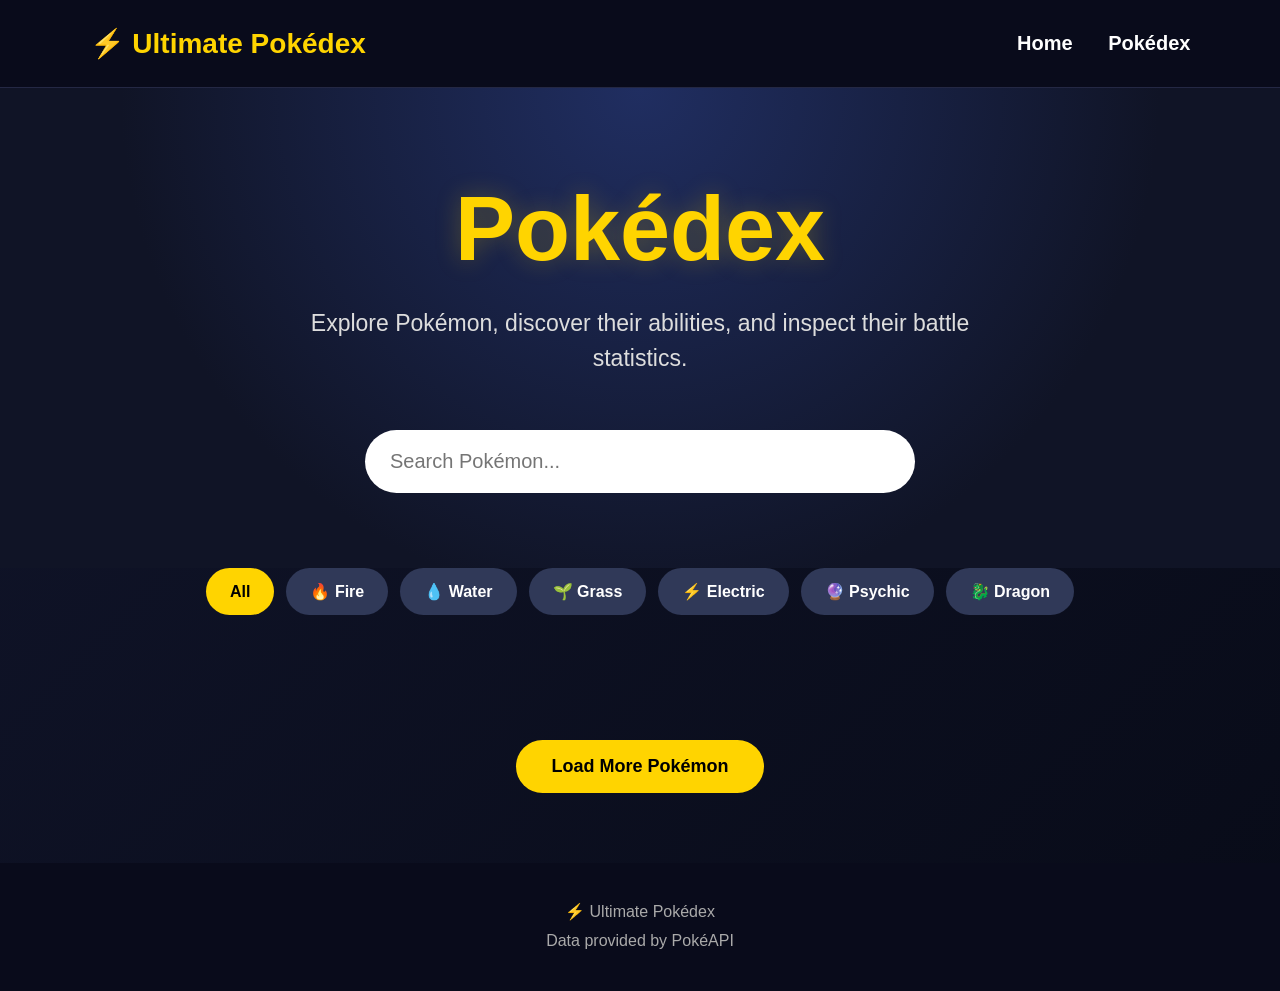
==== index.html @ aa798aa9 "index.html" ====
<!DOCTYPE html>
<html lang="en">

<head>

    <meta charset="UTF-8">

    <meta
        name="viewport"
        content="width=device-width, initial-scale=1.0"
    >

    <title>Ultimate Pokédex</title>

    <style>

        * {
            box-sizing: border-box;
            margin: 0;
            padding: 0;
        }

        body {
            font-family: Arial, Helvetica, sans-serif;
            background: linear-gradient(135deg, #11152b, #080b18);
            color: white;
            min-height: 100vh;
        }

        /* NAVBAR */

        nav {
            height: 88px;
            background: #090b1b;
            display: flex;
            align-items: center;
            justify-content: space-between;
            padding: 0 7%;
            border-bottom: 1px solid #242844;
            position: sticky;
            top: 0;
            z-index: 100;
        }

        .logo {
            color: #ffd400;
            font-size: 28px;
            font-weight: bold;
        }

        nav a {
            color: white;
            text-decoration: none;
            font-size: 20px;
            font-weight: bold;
            margin-left: 30px;
        }

        nav a:hover {
            color: #ffd400;
        }

        /* HERO */

        .hero {
            text-align: center;
            padding: 90px 20px 40px;
            background: radial-gradient(
                circle at top,
                #202e61,
                #101426 65%
            );
        }

        .hero h1 {
            font-size: 90px;
            color: #ffd400;
            text-shadow: 0 0 25px rgba(255, 212, 0, 0.25);
            margin-bottom: 25px;
        }

        .hero p {
            font-size: 23px;
            line-height: 1.5;
            color: #ddd;
            max-width: 700px;
            margin: auto;
        }

        /* SEARCH */

        .search-container {
            text-align: center;
            margin: 55px auto 35px;
        }

        #search {
            width: min(550px, 85%);
            padding: 20px 25px;
            border-radius: 40px;
            border: none;
            outline: none;
            font-size: 20px;
        }

        /* FILTERS */

        .filters {
            display: flex;
            justify-content: center;
            gap: 12px;
            flex-wrap: wrap;
            margin-bottom: 55px;
        }

        .filter {
            border: none;
            padding: 14px 24px;
            border-radius: 30px;
            background: #303958;
            color: white;
            font-size: 16px;
            font-weight: bold;
            cursor: pointer;
        }

        .filter:hover {
            background: #414b72;
        }

        .filter.active {
            background: #ffd400;
            color: black;
        }

        /* LOADING */

        #loading {
            text-align: center;
            font-size: 22px;
            color: #ffd400;
            margin: 40px;
        }

        #error {
            display: none;
            text-align: center;
            font-size: 21px;
            color: #ff6b6b;
            margin: 40px;
        }

        /* POKEMON GRID */

        #pokemon-container {
            width: 90%;
            max-width: 1400px;
            margin: auto;
            display: grid;
            grid-template-columns:
                repeat(auto-fit, minmax(220px, 1fr));
            gap: 25px;
            padding-bottom: 70px;
        }

        /* CARD */

        .card {
            background:
                linear-gradient(145deg, #202744, #14182d);

            border: 1px solid #30385d;
            border-radius: 25px;
            padding: 25px;
            text-align: center;
            cursor: pointer;
            transition: 0.25s;
        }

        .card:hover {
            transform: translateY(-8px);
            box-shadow:
                0 15px 35px rgba(0, 0, 0, 0.35);
        }

        .card img {
            width: 160px;
            height: 160px;
            object-fit: contain;
        }

        .card-number {
            color: #9fa8c9;
            font-size: 14px;
            margin-top: 10px;
        }

        .card h2 {
            font-size: 25px;
            margin: 10px 0;
            text-transform: capitalize;
        }

        .type {
            display: inline-block;
            background: #ffd400;
            color: black;
            padding: 7px 15px;
            border-radius: 20px;
            font-weight: bold;
            text-transform: capitalize;
        }

        /* LOAD MORE */

        #loadMore {
            display: block;
            margin: 0 auto 70px;
            padding: 16px 35px;
            border: none;
            border-radius: 30px;
            background: #ffd400;
            color: black;
            font-size: 18px;
            font-weight: bold;
            cursor: pointer;
        }

        #loadMore:hover {
            background: #ffe44d;
        }

        /* MODAL */

        .modal {
            position: fixed;
            inset: 0;
            background: rgba(0, 0, 0, 0.75);
            display: none;
            justify-content: center;
            align-items: center;
            padding: 20px;
            z-index: 200;
        }

        .modal-content {
            background: #171c35;
            width: min(600px, 95%);
            max-height: 90vh;
            overflow-y: auto;
            border-radius: 30px;
            padding: 35px;
            text-align: center;
            position: relative;
        }

        .close {
            position: absolute;
            right: 25px;
            top: 18px;
            font-size: 35px;
            cursor: pointer;
            color: #aaa;
        }

        .close:hover {
            color: white;
        }

        .modal-content img {
            width: 250px;
            max-width: 80%;
        }

        .modal-content h2 {
            font-size: 38px;
            text-transform: capitalize;
            color: #ffd400;
            margin: 10px;
        }

        .modal-types {
            margin: 15px;
        }

        .modal-type {
            display: inline-block;
            background: #303958;
            padding: 8px 15px;
            border-radius: 20px;
            margin: 5px;
            text-transform: capitalize;
        }

        .info {
            margin: 20px 0;
            color: #ddd;
            font-size: 18px;
            line-height: 1.7;
        }

        /* STATS */

        .stats {
            margin-top: 25px;
            text-align: left;
        }

        .stat {
            margin: 15px 0;
        }

        .stat-name {
            display: flex;
            justify-content: space-between;
            margin-bottom: 6px;
        }

        .stat-bar {
            height: 10px;
            background: #303958;
            border-radius: 10px;
            overflow: hidden;
        }

        .stat-fill {
            height: 100%;
            width: 0;
            background: #ffd400;
            border-radius: 10px;
            transition: width 0.5s ease;
        }

        /* FOOTER */

        footer {
            text-align: center;
            padding: 35px;
            background: #090b1b;
            color: #aaa;
            line-height: 1.8;
        }

        /* TOP BUTTON */

        #topButton {
            position: fixed;
            right: 25px;
            bottom: 25px;
            width: 50px;
            height: 50px;
            border: none;
            border-radius: 50%;
            background: #ffd400;
            color: black;
            font-size: 22px;
            cursor: pointer;
            display: none;
            z-index: 150;
        }

        /* MOBILE */

        @media (max-width: 600px) {

            nav {
                padding: 0 20px;
            }

            .logo {
                font-size: 20px;
            }

            nav a {
                font-size: 16px;
                margin-left: 10px;
            }

            .hero h1 {
                font-size: 55px;
            }

            .hero p {
                font-size: 18px;
            }

            .card img {
                width: 140px;
                height: 140px;
            }

        }

    </style>

</head>


<body>


    <!-- NAVBAR -->

    <nav>

        <div class="logo">
            ⚡ Ultimate Pokédex
        </div>

        <div>

            <a href="#">
                Home
            </a>

            <a href="#pokedex">
                Pokédex
            </a>

        </div>

    </nav>


    <!-- HERO -->

    <section class="hero">

        <h1>
            Pokédex
        </h1>

        <p>
            Explore Pokémon, discover their abilities,
            and inspect their battle statistics.
        </p>

        <div class="search-container">

            <input
                id="search"
                type="text"
                placeholder="Search Pokémon..."
            >

        </div>

    </section>


    <!-- FILTERS -->

    <div class="filters">

        <button
            class="filter active"
            data-type="all"
        >
            All
        </button>

        <button
            class="filter"
            data-type="fire"
        >
            🔥 Fire
        </button>

        <button
            class="filter"
            data-type="water"
        >
            💧 Water
        </button>

        <button
            class="filter"
            data-type="grass"
        >
            🌱 Grass
        </button>

        <button
            class="filter"
            data-type="electric"
        >
            ⚡ Electric
        </button>

        <button
            class="filter"
            data-type="psychic"
        >
            🔮 Psychic
        </button>

        <button
            class="filter"
            data-type="dragon"
        >
            🐉 Dragon
        </button>

    </div>


    <!-- LOADING -->

    <div id="loading">
        Loading Pokémon... ⚡
    </div>


    <div id="error">
        Something went wrong while loading Pokémon.
    </div>


    <!-- POKEDEX -->

    <section id="pokedex">

        <div id="pokemon-container"></div>

    </section>


    <!-- LOAD MORE -->

    <button id="loadMore">
        Load More Pokémon
    </button>


    <!-- MODAL -->

    <div
        class="modal"
        id="modal"
    >

        <div class="modal-content">

            <span
                class="close"
                onclick="closeModal()"
            >
                ×
            </span>


            <img
                id="modal-image"
                alt="Pokémon"
            >


            <h2 id="modal-name"></h2>


            <div
                class="modal-types"
                id="modal-types"
            ></div>


            <div class="info">

                <p id="modal-height"></p>

                <p id="modal-weight"></p>

                <p id="modal-abilities"></p>

            </div>


            <!-- STATS -->

            <div class="stats">


                <div class="stat">

                    <div class="stat-name">

                        <span>
                            HP
                        </span>

                        <span id="hp-value">
                            0
                        </span>

                    </div>

                    <div class="stat-bar">

                        <div
                            class="stat-fill"
                            id="hp-bar"
                        ></div>

                    </div>

                </div>


                <div class="stat">

                    <div class="stat-name">

                        <span>
                            Attack
                        </span>

                        <span id="attack-value">
                            0
                        </span>

                    </div>

                    <div class="stat-bar">

                        <div
                            class="stat-fill"
                            id="attack-bar"
                        ></div>

                    </div>

                </div>


                <div class="stat">

                    <div class="stat-name">

                        <span>
                            Defense
                        </span>

                        <span id="defense-value">
                            0
                        </span>

                    </div>

                    <div class="stat-bar">

                        <div
                            class="stat-fill"
                            id="defense-bar"
                        ></div>

                    </div>

                </div>


                <div class="stat">

                    <div class="stat-name">

                        <span>
                            Speed
                        </span>

                        <span id="speed-value">
                            0
                        </span>

                    </div>

                    <div class="stat-bar">

                        <div
                            class="stat-fill"
                            id="speed-bar"
                        ></div>

                    </div>

                </div>


            </div>

        </div>

    </div>


    <!-- TOP BUTTON -->

    <button
        id="topButton"
        onclick="window.scrollTo({
            top: 0,
            behavior: 'smooth'
        })"
    >
        ↑
    </button>


    <!-- FOOTER -->

    <footer>

        <p>
            ⚡ Ultimate Pokédex
        </p>

        <p>
            Data provided by PokéAPI
        </p>

    </footer>


    <!-- JAVASCRIPT -->

    <script>

        const API =
            "https://pokeapi.co/api/v2/pokemon/";

        let allPokemon = [];

        let currentPage = 0;

        const PAGE_SIZE = 24;

        let currentType = "all";


        /* ==========================================
           LOAD POKEMON
        ========================================== */

        async function loadPokemon() {

            const loading =
                document.getElementById("loading");

            const error =
                document.getElementById("error");


            loading.style.display = "block";

            error.style.display = "none";


            try {

                /*
                 * Get the first 151 Pokémon.
                 * This is one request.
                 */

                const response = await fetch(
                    API + "?limit=151"
                );


                if (!response.ok) {

                    throw new Error(
                        "Could not contact PokéAPI"
                    );

                }


                const data =
                    await response.json();


                /*
                 * Load details in batches of 10.
                 */

                for (
                    let i = 0;
                    i < data.results.length;
                    i += 10
                ) {


                    const batch =
                        data.results.slice(i, i + 10);


                    const details =
                        await Promise.all(

                            batch.map(
                                async pokemon => {

                                    try {

                                        const res =
                                            await fetch(
                                                pokemon.url
                                            );


                                        if (!res.ok) {
                                            return null;
                                        }


                                        return await res.json();

                                    }

                                    catch (error) {

                                        console.error(
                                            "Failed to load:",
                                            pokemon.name
                                        );

                                        return null;

                                    }

                                }
                            )

                        );


                    /*
                     * Add successful requests.
                     */

                    allPokemon.push(
                        ...details.filter(
                            pokemon =>
                                pokemon !== null
                        )
                    );


                    /*
                     * Display cards immediately.
                     */

                    displayPokemon();

                }


                loading.style.display = "none";


                /*
                 * If nothing loaded, show error.
                 */

                if (allPokemon.length === 0) {

                    error.textContent =
                        "Pokémon data could not be loaded.";

                    error.style.display = "block";

                }

            }


            catch (error) {

                console.error(
                    "Pokémon loading error:",
                    error
                );


                loading.style.display = "none";

                error.textContent =
                    "Could not load Pokémon. Please refresh the page.";

                error.style.display = "block";

            }

        }


        /* ==========================================
           DISPLAY POKEMON
        ========================================== */

        function displayPokemon() {


            const container =
                document.getElementById(
                    "pokemon-container"
                );


            const search =
                document
                    .getElementById("search")
                    .value
                    .toLowerCase()
                    .trim();


            /*
             * Filter Pokémon.
             */

            const filtered =
                allPokemon.filter(pokemon => {


                    const matchesSearch =
                        pokemon.name
                            .toLowerCase()
                            .includes(search);


                    const matchesType =
                        currentType === "all" ||
                        pokemon.types.some(
                            type =>
                                type.type.name ===
                                currentType
                        );


                    return (
                        matchesSearch &&
                        matchesType
                    );

                });


            /*
             * Number of cards to show.
             */

            const amountToShow =
                (currentPage + 1) *
                PAGE_SIZE;


            const pokemonToShow =
                filtered.slice(
                    0,
                    amountToShow
                );


            /*
             * Clear old cards.
             */

            container.innerHTML = "";


            /*
             * Create cards.
             */

            pokemonToShow.forEach(pokemon => {


                const card =
                    document.createElement(
                        "div"
                    );


                card.className = "card";


                const mainType =
                    pokemon.types[0].type.name;


                /*
                 * Get official artwork.
                 * Fall back to normal artwork
                 * if official artwork is missing.
                 */

                const image =
                    pokemon
                        .sprites
                        .other[
                            "official-artwork"
                        ]
                        .front_default
                    ||
                    pokemon
                        .sprites
                        .front_default;


                card.innerHTML = `

                    <img
                        src="${image}"
                        alt="${pokemon.name}"
                        loading="lazy"
                    >

                    <div class="card-number">
                        #${String(
                            pokemon.id
                        ).padStart(3, "0")}
                    </div>

                    <h2>
                        ${pokemon.name}
                    </h2>

                    <span class="type">
                        ${mainType}
                    </span>

                `;


                /*
                 * Open details when clicked.
                 */

                card.addEventListener(
                    "click",
                    () => showDetails(pokemon)
                );


                container.appendChild(card);

            });


            /*
             * Load More button.
             */

            const loadMore =
                document.getElementById(
                    "loadMore"
                );


            if (
                amountToShow >=
                filtered.length
            ) {

                loadMore.style.display =
                    "none";

            }

            else {

                loadMore.style.display =
                    "block";

            }

        }


        /* ==========================================
           SEARCH
        ========================================== */

        document
            .getElementById("search")
            .addEventListener(
                "input",
                () => {

                    currentPage = 0;

                    displayPokemon();

                }
            );


        /* ==========================================
           TYPE FILTERS
        ========================================== */

        document
            .querySelectorAll(".filter")
            .forEach(button => {


                button.addEventListener(
                    "click",
                    () => {


                        document
                            .querySelectorAll(
                                ".filter"
                            )
                            .forEach(
                                btn =>
                                    btn.classList
                                        .remove(
                                            "active"
                                        )
                            );


                        button.classList.add(
                            "active"
                        );


                        currentType =
                            button.dataset.type;


                        currentPage = 0;


                        displayPokemon();

                    }
                );

            });


        /* ==========================================
           LOAD MORE
        ========================================== */

        document
            .getElementById("loadMore")
            .addEventListener(
                "click",
                () => {

                    currentPage++;

                    displayPokemon();

                }
            );


        /* ==========================================
           POKEMON DETAILS
        ========================================== */

        function showDetails(pokemon) {


            const modal =
                document.getElementById(
                    "modal"
                );


            /*
             * Image
             */

            const artwork =
                pokemon
                    .sprites
                    .other[
                        "official-artwork"
                    ]
                    .front_default
                ||
                pokemon
                    .sprites
                    .front_default;


            document.getElementById(
                "modal-image"
            ).src = artwork;


            /*
             * Name
             */

            document.getElementById(
                "modal-name"
            ).textContent =
                pokemon.name;


            /*
             * Height
             */

            document.getElementById(
                "modal-height"
            ).textContent =
                `Height: ${
                    pokemon.height / 10
                } m`;


            /*
             * Weight
             */

            document.getElementById(
                "modal-weight"
            ).textContent =
                `Weight: ${
                    pokemon.weight / 10
                } kg`;


            /*
             * Abilities
             */

            document.getElementById(
                "modal-abilities"
            ).textContent =
                "Abilities: " +
                pokemon.abilities
                    .map(
                        ability =>
                            ability.ability.name
                    )
                    .join(", ");


            /*
             * Types
             */

            const types =
                document.getElementById(
                    "modal-types"
                );


            types.innerHTML = "";


            pokemon.types.forEach(
                type => {

                    const span =
                        document.createElement(
                            "span"
                        );


                    span.className =
                        "modal-type";


                    span.textContent =
                        type.type.name;


                    types.appendChild(
                        span
                    );

                }
            );


            /*
             * Stats
             */

            const stats = {};


            pokemon.stats.forEach(
                stat => {

                    stats[
                        stat.stat.name
                    ] =
                        stat.base_stat;

                }
            );


            setStat(
                "hp",
                stats.hp || 0
            );


            setStat(
                "attack",
                stats.attack || 0
            );


            setStat(
                "defense",
                stats.defense || 0
            );


            setStat(
                "speed",
                stats.speed || 0
            );


            /*
             * Show modal.
             */

            modal.style.display =
                "flex";

        }


        /* ==========================================
           STAT BAR
        ========================================== */

        function setStat(
            name,
            value
        ) {


            document.getElementById(
                name + "-value"
            ).textContent =
                value;


            document.getElementById(
                name + "-bar"
            ).style.width =
                Math.min(
                    value,
                    100
                ) + "%";

        }


        /* ==========================================
           CLOSE MODAL
        ========================================== */

        function closeModal() {

            document.getElementById(
                "modal"
            ).style.display =
                "none";

        }


        /*
         * Close when clicking outside.
         */

        document
            .getElementById("modal")
            .addEventListener(
                "click",
                event => {

                    if (
                        event.target.id ===
                        "modal"
                    ) {

                        closeModal();

                    }

                }
            );


        /*
         * Close with Escape.
         */

        document.addEventListener(
            "keydown",
            event => {

                if (
                    event.key ===
                    "Escape"
                ) {

                    closeModal();

                }

            }
        );


        /* ==========================================
           BACK TO TOP
        ========================================== */

        window.addEventListener(
            "scroll",
            () => {


                const button =
                    document.getElementById(
                        "topButton"
                    );


                if (
                    window.scrollY >
                    400
                ) {

                    button.style.display =
                        "block";

                }

                else {

                    button.style.display =
                        "none";

                }

            }
        );


        /* ==========================================
           START
        ========================================== */

        loadPokemon();

    </script>

</body>

</html>
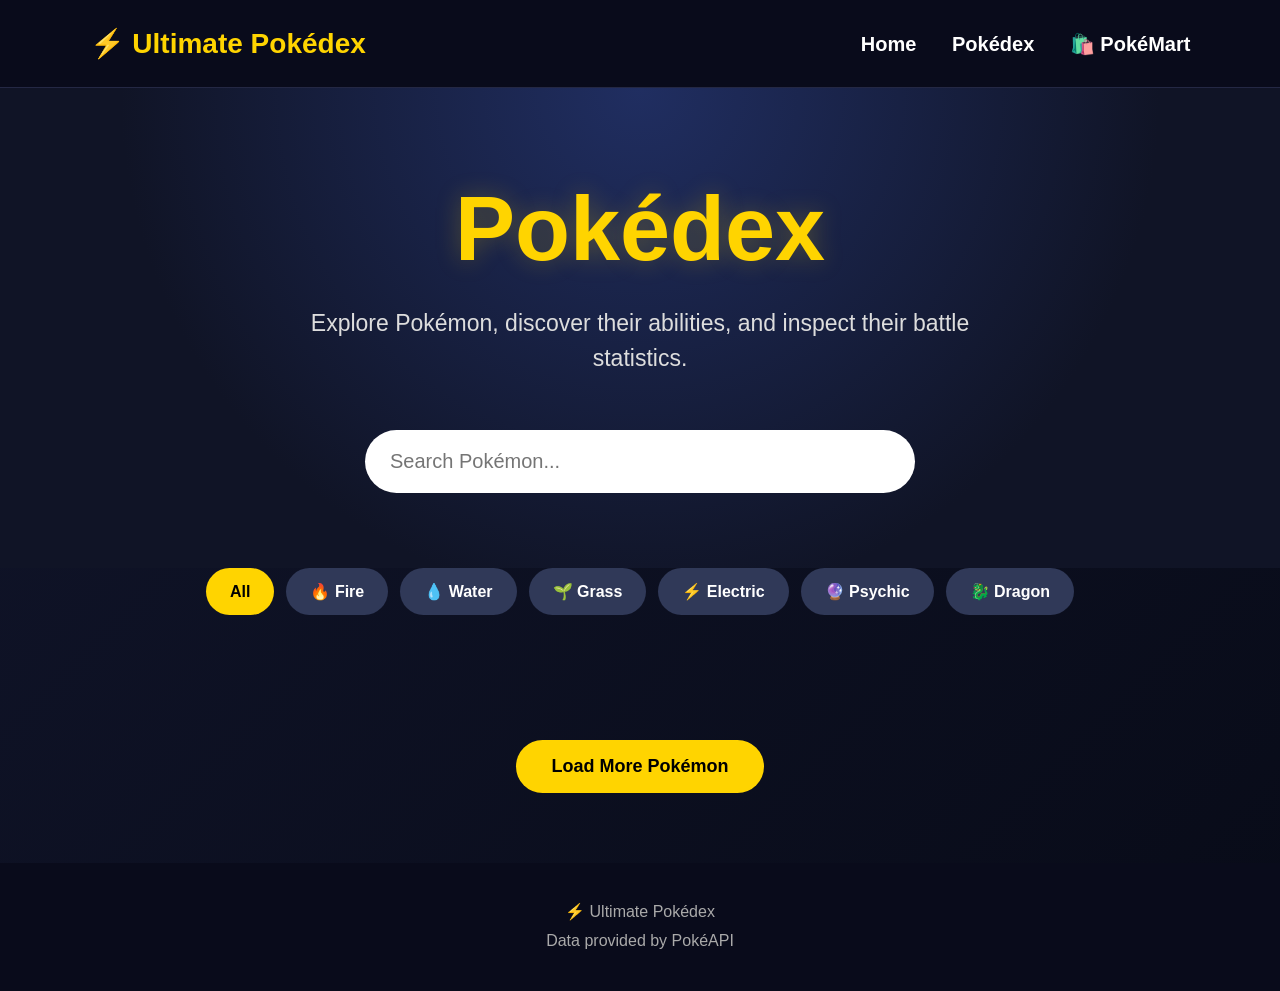
==== commit 63be0204: "index.html" ====
--- a/index.html
+++ b/index.html
@@ -415,7 +415,10 @@
 
             <a href="#pokedex">
                 Pokédex
-            </a>
+                
+            <a href="shop.html">
+    🛍️ PokéMart
+</a>
 
         </div>
 
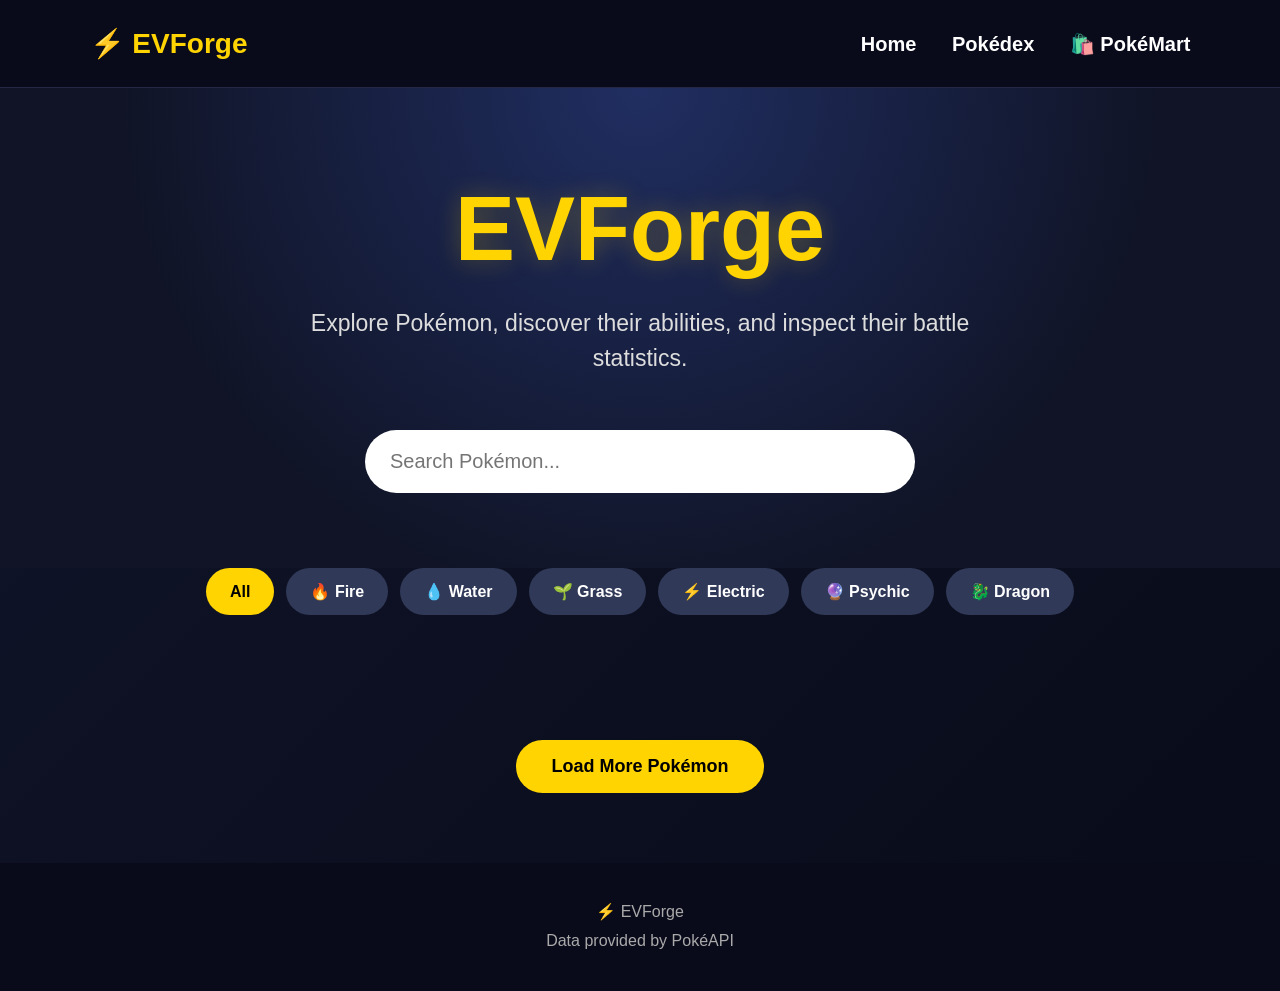
==== commit 8e6dfa62: "index.html" ====
--- a/index.html
+++ b/index.html
@@ -10,7 +10,7 @@
         content="width=device-width, initial-scale=1.0"
     >
 
-    <title>Ultimate Pokédex</title>
+    <title>EVForge</title>
 
     <style>
 
@@ -404,7 +404,7 @@
     <nav>
 
         <div class="logo">
-            ⚡ Ultimate Pokédex
+            ⚡ EVForge
         </div>
 
         <div>
@@ -430,7 +430,7 @@
     <section class="hero">
 
         <h1>
-            Pokédex
+            EVForge
         </h1>
 
         <p>
@@ -712,7 +712,7 @@
     <footer>
 
         <p>
-            ⚡ Ultimate Pokédex
+            ⚡ EVForge
         </p>
 
         <p>
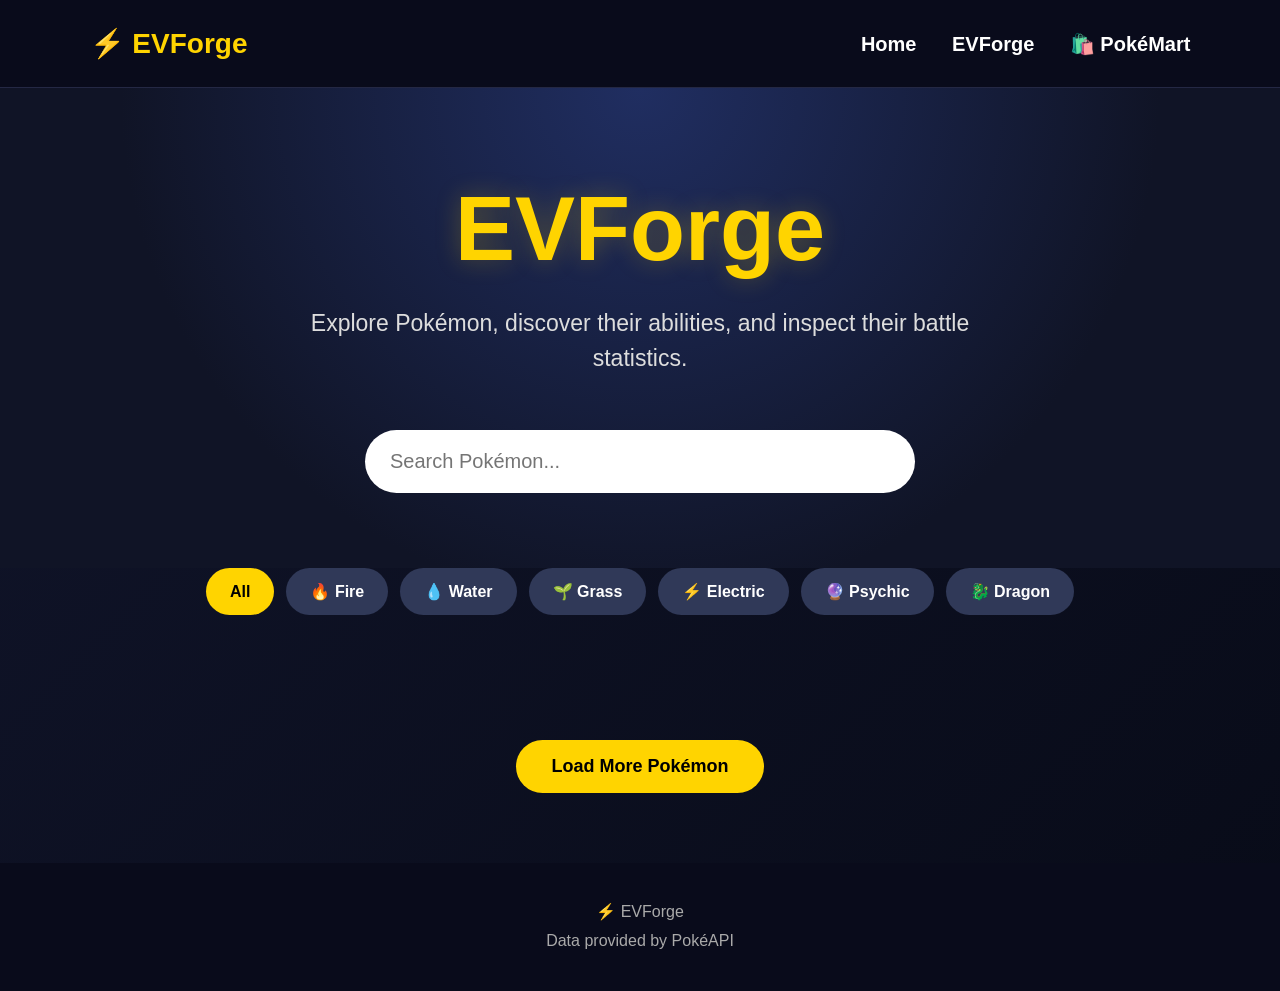
==== commit 98456f43: "Update index.html" ====
--- a/index.html
+++ b/index.html
@@ -414,7 +414,7 @@
             </a>
 
             <a href="#pokedex">
-                Pokédex
+                EVForge
                 
             <a href="shop.html">
     🛍️ PokéMart
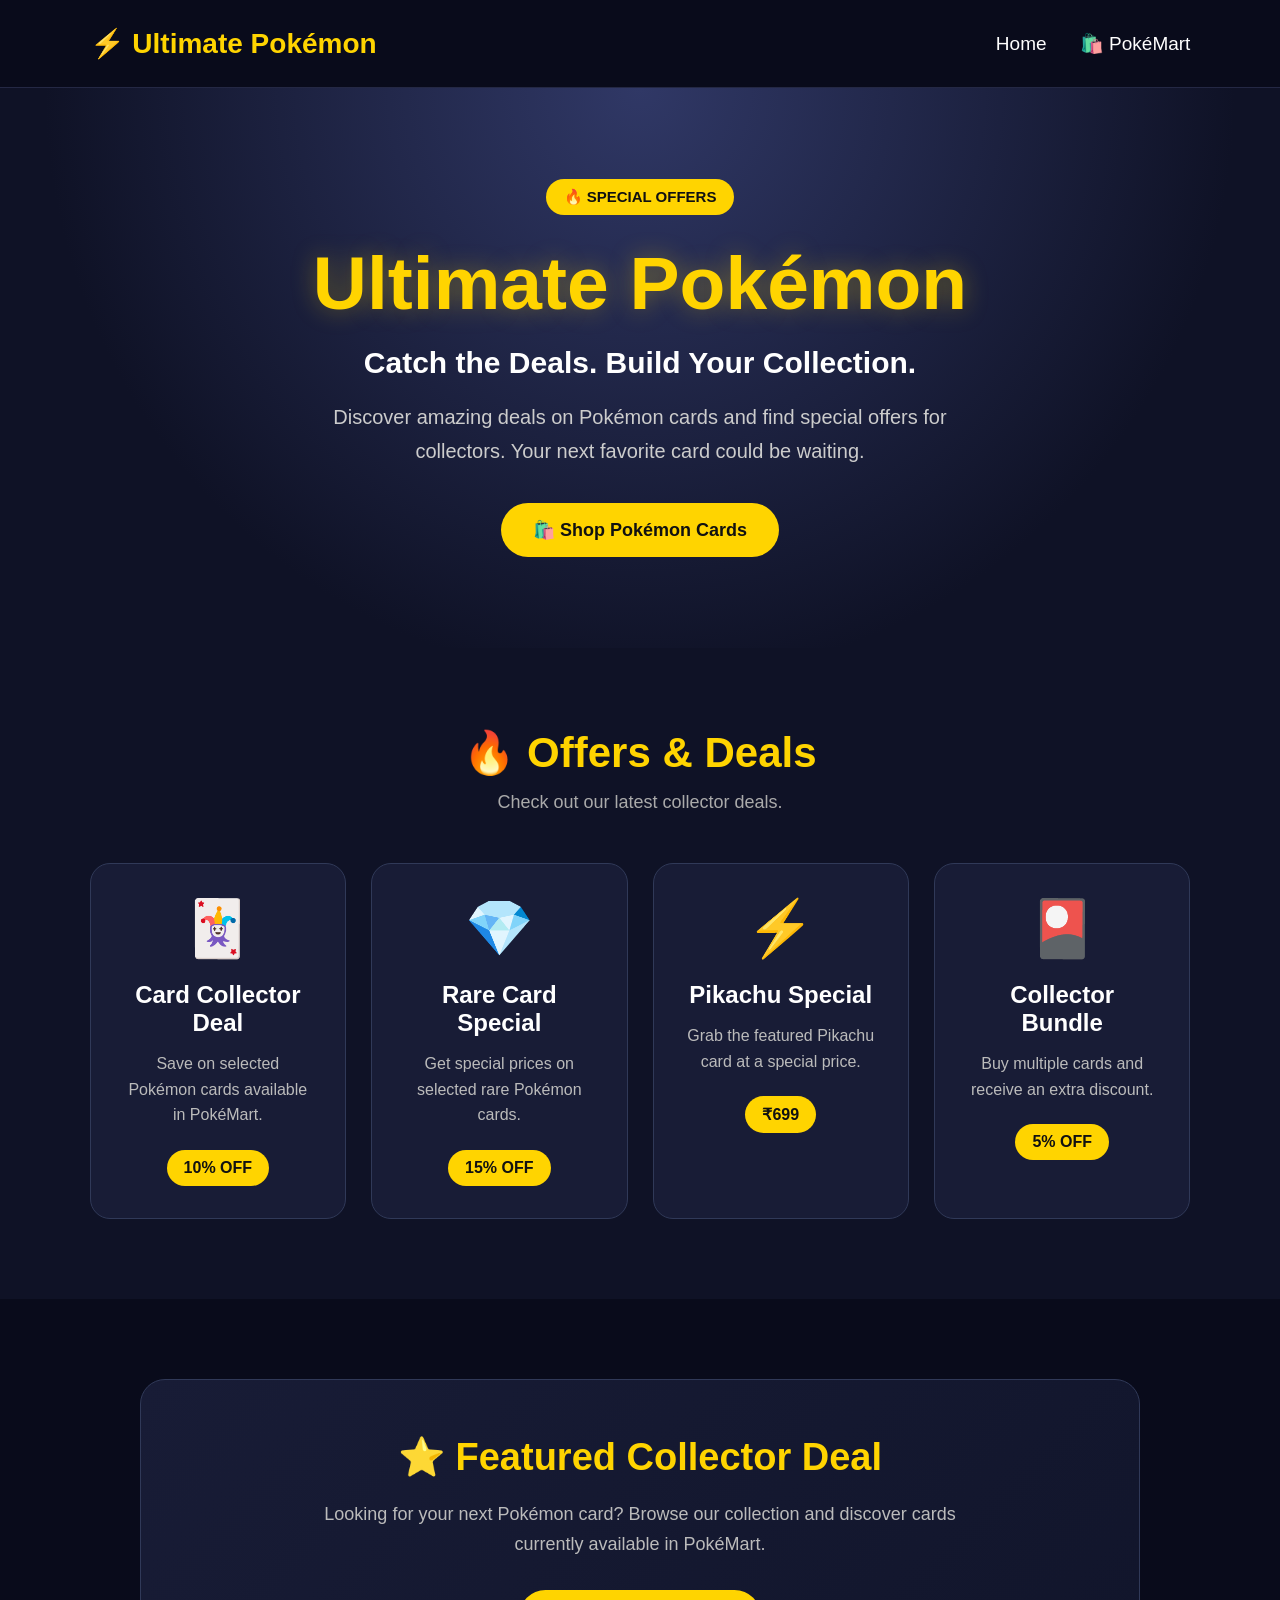
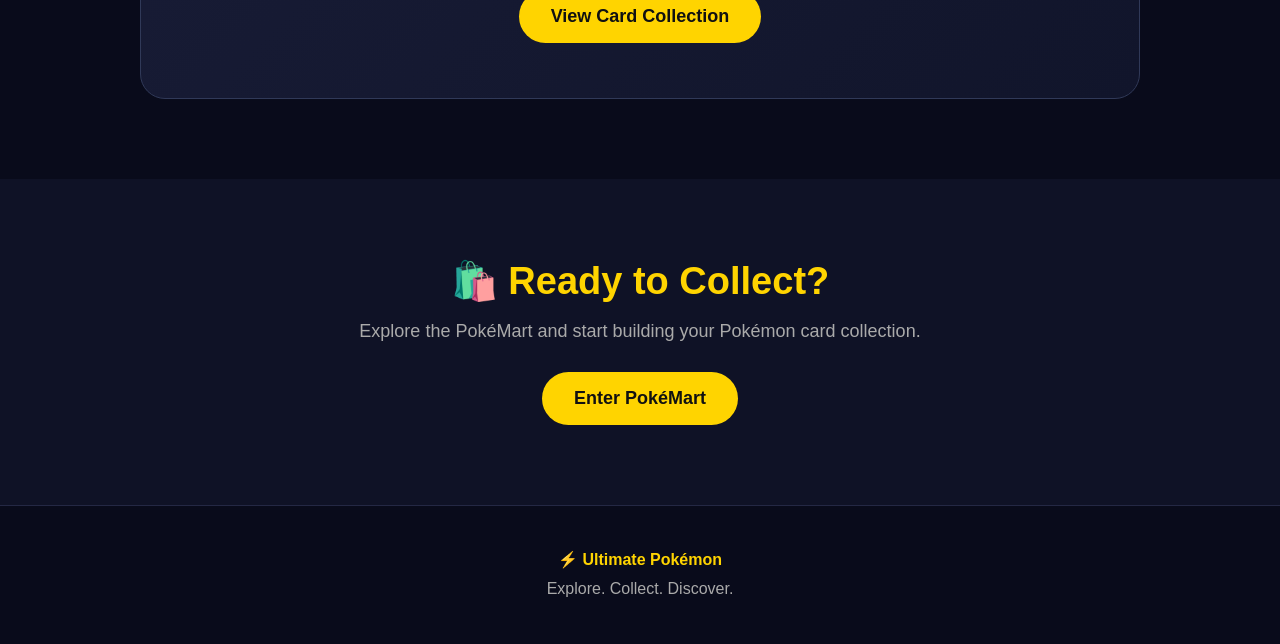
==== commit 46d2ee58: "index.html" ====
--- a/index.html
+++ b/index.html
@@ -5,12 +5,9 @@
 
     <meta charset="UTF-8">
 
-    <meta
-        name="viewport"
-        content="width=device-width, initial-scale=1.0"
-    >
-
-    <title>EVForge</title>
+    <meta name="viewport" content="width=device-width, initial-scale=1.0">
+
+    <title>Ultimate Pokémon | Offers & Deals</title>
 
     <style>
 
@@ -21,372 +18,457 @@
         }
 
         body {
-            font-family: Arial, Helvetica, sans-serif;
-            background: linear-gradient(135deg, #11152b, #080b18);
+            font-family: Arial, sans-serif;
+            background: #0f1226;
             color: white;
-            min-height: 100vh;
-        }
-
-        /* NAVBAR */
+        }
+
+
+        /* =========================
+           NAVBAR
+        ========================= */
 
         nav {
             height: 88px;
+
             background: #090b1b;
+
             display: flex;
             align-items: center;
             justify-content: space-between;
+
             padding: 0 7%;
+
             border-bottom: 1px solid #242844;
+
             position: sticky;
             top: 0;
+
             z-index: 100;
         }
+
 
         .logo {
             color: #ffd400;
+
             font-size: 28px;
+
             font-weight: bold;
         }
+
 
         nav a {
             color: white;
+
             text-decoration: none;
-            font-size: 20px;
-            font-weight: bold;
-            margin-left: 30px;
-        }
+
+            font-size: 19px;
+
+            margin-left: 28px;
+
+            transition: 0.3s;
+        }
+
 
         nav a:hover {
             color: #ffd400;
         }
 
-        /* HERO */
+
+        /* =========================
+           HERO
+        ========================= */
 
         .hero {
+            min-height: 560px;
+
+            display: flex;
+
+            flex-direction: column;
+
+            justify-content: center;
+
+            align-items: center;
+
             text-align: center;
-            padding: 90px 20px 40px;
-            background: radial-gradient(
-                circle at top,
-                #202e61,
-                #101426 65%
-            );
-        }
+
+            padding: 70px 20px;
+
+            background:
+                radial-gradient(
+                    circle at top,
+                    #303866,
+                    #0f1226 70%
+                );
+        }
+
+
+        .hero-badge {
+            background: #ffd400;
+
+            color: #111;
+
+            padding: 9px 18px;
+
+            border-radius: 30px;
+
+            font-weight: bold;
+
+            margin-bottom: 25px;
+
+            font-size: 15px;
+        }
+
 
         .hero h1 {
-            font-size: 90px;
+            font-size: 75px;
+
             color: #ffd400;
-            text-shadow: 0 0 25px rgba(255, 212, 0, 0.25);
-            margin-bottom: 25px;
-        }
+
+            margin-bottom: 20px;
+
+            text-shadow:
+                0 0 25px
+                rgba(255, 212, 0, 0.35);
+        }
+
+
+        .hero h2 {
+            font-size: 30px;
+
+            margin-bottom: 20px;
+
+            color: white;
+        }
+
 
         .hero p {
-            font-size: 23px;
-            line-height: 1.5;
-            color: #ddd;
             max-width: 700px;
+
+            color: #ccc;
+
+            font-size: 20px;
+
+            line-height: 1.7;
+
+            margin-bottom: 35px;
+        }
+
+
+        .hero-button {
+            display: inline-block;
+
+            padding: 16px 32px;
+
+            background: #ffd400;
+
+            color: #111;
+
+            text-decoration: none;
+
+            border-radius: 30px;
+
+            font-size: 18px;
+
+            font-weight: bold;
+
+            transition: 0.25s;
+        }
+
+
+        .hero-button:hover {
+            transform: translateY(-5px);
+
+            box-shadow:
+                0 10px 25px
+                rgba(255, 212, 0, 0.25);
+        }
+
+
+        /* =========================
+           OFFERS
+        ========================= */
+
+        .offers {
+            padding: 80px 7%;
+        }
+
+
+        .section-title {
+            text-align: center;
+
+            color: #ffd400;
+
+            font-size: 42px;
+
+            margin-bottom: 15px;
+        }
+
+
+        .section-subtitle {
+            text-align: center;
+
+            color: #aaa;
+
+            font-size: 18px;
+
+            margin-bottom: 50px;
+        }
+
+
+        .offer-grid {
+            max-width: 1200px;
+
             margin: auto;
-        }
-
-        /* SEARCH */
-
-        .search-container {
+
+            display: grid;
+
+            grid-template-columns:
+                repeat(auto-fit, minmax(250px, 1fr));
+
+            gap: 25px;
+        }
+
+
+        .offer-card {
+            background: #181c36;
+
+            border: 1px solid #303958;
+
+            border-radius: 20px;
+
+            padding: 32px;
+
             text-align: center;
-            margin: 55px auto 35px;
-        }
-
-        #search {
-            width: min(550px, 85%);
-            padding: 20px 25px;
-            border-radius: 40px;
-            border: none;
-            outline: none;
-            font-size: 20px;
-        }
-
-        /* FILTERS */
-
-        .filters {
-            display: flex;
-            justify-content: center;
-            gap: 12px;
-            flex-wrap: wrap;
-            margin-bottom: 55px;
-        }
-
-        .filter {
-            border: none;
-            padding: 14px 24px;
-            border-radius: 30px;
-            background: #303958;
-            color: white;
-            font-size: 16px;
+
+            transition: 0.3s;
+        }
+
+
+        .offer-card:hover {
+            transform: translateY(-8px);
+
+            border-color: #ffd400;
+
+            box-shadow:
+                0 15px 35px
+                rgba(0, 0, 0, 0.3);
+        }
+
+
+        .offer-icon {
+            font-size: 55px;
+
+            margin-bottom: 20px;
+        }
+
+
+        .offer-card h3 {
+            font-size: 24px;
+
+            margin-bottom: 14px;
+        }
+
+
+        .offer-card p {
+            color: #bbb;
+
+            line-height: 1.6;
+
+            margin-bottom: 22px;
+        }
+
+
+        .deal {
+            display: inline-block;
+
+            background: #ffd400;
+
+            color: #111;
+
+            padding: 9px 17px;
+
+            border-radius: 20px;
+
             font-weight: bold;
-            cursor: pointer;
-        }
-
-        .filter:hover {
-            background: #414b72;
-        }
-
-        .filter.active {
-            background: #ffd400;
-            color: black;
-        }
-
-        /* LOADING */
-
-        #loading {
+        }
+
+
+        /* =========================
+           FEATURED DEAL
+        ========================= */
+
+        .featured {
+            padding: 80px 20px;
+
+            background: #090b1b;
+        }
+
+
+        .featured-box {
+            max-width: 1000px;
+
+            margin: auto;
+
+            padding: 55px 40px;
+
             text-align: center;
-            font-size: 22px;
+
+            border-radius: 25px;
+
+            border: 1px solid #303958;
+
+            background:
+                linear-gradient(
+                    135deg,
+                    #181c36,
+                    #11152b
+                );
+        }
+
+
+        .featured-box h2 {
             color: #ffd400;
-            margin: 40px;
-        }
-
-        #error {
-            display: none;
+
+            font-size: 38px;
+
+            margin-bottom: 20px;
+        }
+
+
+        .featured-box p {
+            color: #bbb;
+
+            max-width: 700px;
+
+            margin: auto;
+
+            font-size: 18px;
+
+            line-height: 1.7;
+
+            margin-bottom: 30px;
+        }
+
+
+        /* =========================
+           SHOP BUTTON
+        ========================= */
+
+        .shop-section {
             text-align: center;
-            font-size: 21px;
-            color: #ff6b6b;
-            margin: 40px;
-        }
-
-        /* POKEMON GRID */
-
-        #pokemon-container {
-            width: 90%;
-            max-width: 1400px;
-            margin: auto;
-            display: grid;
-            grid-template-columns:
-                repeat(auto-fit, minmax(220px, 1fr));
-            gap: 25px;
-            padding-bottom: 70px;
-        }
-
-        /* CARD */
-
-        .card {
-            background:
-                linear-gradient(145deg, #202744, #14182d);
-
-            border: 1px solid #30385d;
-            border-radius: 25px;
-            padding: 25px;
+
+            padding: 80px 20px;
+        }
+
+
+        .shop-section h2 {
+            font-size: 38px;
+
+            margin-bottom: 18px;
+
+            color: #ffd400;
+        }
+
+
+        .shop-section p {
+            color: #aaa;
+
+            font-size: 18px;
+
+            margin-bottom: 30px;
+        }
+
+
+        /* =========================
+           FOOTER
+        ========================= */
+
+        footer {
+            background: #090b1b;
+
             text-align: center;
-            cursor: pointer;
-            transition: 0.25s;
-        }
-
-        .card:hover {
-            transform: translateY(-8px);
-            box-shadow:
-                0 15px 35px rgba(0, 0, 0, 0.35);
-        }
-
-        .card img {
-            width: 160px;
-            height: 160px;
-            object-fit: contain;
-        }
-
-        .card-number {
-            color: #9fa8c9;
-            font-size: 14px;
-            margin-top: 10px;
-        }
-
-        .card h2 {
-            font-size: 25px;
-            margin: 10px 0;
-            text-transform: capitalize;
-        }
-
-        .type {
-            display: inline-block;
-            background: #ffd400;
-            color: black;
-            padding: 7px 15px;
-            border-radius: 20px;
-            font-weight: bold;
-            text-transform: capitalize;
-        }
-
-        /* LOAD MORE */
-
-        #loadMore {
-            display: block;
-            margin: 0 auto 70px;
-            padding: 16px 35px;
-            border: none;
-            border-radius: 30px;
-            background: #ffd400;
-            color: black;
-            font-size: 18px;
-            font-weight: bold;
-            cursor: pointer;
-        }
-
-        #loadMore:hover {
-            background: #ffe44d;
-        }
-
-        /* MODAL */
-
-        .modal {
-            position: fixed;
-            inset: 0;
-            background: rgba(0, 0, 0, 0.75);
-            display: none;
-            justify-content: center;
-            align-items: center;
-            padding: 20px;
-            z-index: 200;
-        }
-
-        .modal-content {
-            background: #171c35;
-            width: min(600px, 95%);
-            max-height: 90vh;
-            overflow-y: auto;
-            border-radius: 30px;
-            padding: 35px;
-            text-align: center;
-            position: relative;
-        }
-
-        .close {
-            position: absolute;
-            right: 25px;
-            top: 18px;
-            font-size: 35px;
-            cursor: pointer;
+
+            padding: 40px 20px;
+
             color: #aaa;
-        }
-
-        .close:hover {
-            color: white;
-        }
-
-        .modal-content img {
-            width: 250px;
-            max-width: 80%;
-        }
-
-        .modal-content h2 {
-            font-size: 38px;
-            text-transform: capitalize;
+
+            line-height: 1.8;
+
+            border-top: 1px solid #242844;
+        }
+
+
+        footer strong {
             color: #ffd400;
-            margin: 10px;
-        }
-
-        .modal-types {
-            margin: 15px;
-        }
-
-        .modal-type {
-            display: inline-block;
-            background: #303958;
-            padding: 8px 15px;
-            border-radius: 20px;
-            margin: 5px;
-            text-transform: capitalize;
-        }
-
-        .info {
-            margin: 20px 0;
-            color: #ddd;
-            font-size: 18px;
-            line-height: 1.7;
-        }
-
-        /* STATS */
-
-        .stats {
-            margin-top: 25px;
-            text-align: left;
-        }
-
-        .stat {
-            margin: 15px 0;
-        }
-
-        .stat-name {
-            display: flex;
-            justify-content: space-between;
-            margin-bottom: 6px;
-        }
-
-        .stat-bar {
-            height: 10px;
-            background: #303958;
-            border-radius: 10px;
-            overflow: hidden;
-        }
-
-        .stat-fill {
-            height: 100%;
-            width: 0;
-            background: #ffd400;
-            border-radius: 10px;
-            transition: width 0.5s ease;
-        }
-
-        /* FOOTER */
-
-        footer {
-            text-align: center;
-            padding: 35px;
-            background: #090b1b;
-            color: #aaa;
-            line-height: 1.8;
-        }
-
-        /* TOP BUTTON */
-
-        #topButton {
-            position: fixed;
-            right: 25px;
-            bottom: 25px;
-            width: 50px;
-            height: 50px;
-            border: none;
-            border-radius: 50%;
-            background: #ffd400;
-            color: black;
-            font-size: 22px;
-            cursor: pointer;
-            display: none;
-            z-index: 150;
-        }
-
-        /* MOBILE */
-
-        @media (max-width: 600px) {
+        }
+
+
+        /* =========================
+           MOBILE
+        ========================= */
+
+        @media (max-width: 700px) {
 
             nav {
-                padding: 0 20px;
-            }
-
-            .logo {
-                font-size: 20px;
-            }
+                height: auto;
+
+                padding: 20px;
+
+                flex-direction: column;
+
+                gap: 18px;
+            }
+
 
             nav a {
                 font-size: 16px;
-                margin-left: 10px;
-            }
+
+                margin-left: 8px;
+
+                margin-right: 8px;
+            }
+
+
+            .logo {
+                font-size: 23px;
+            }
+
+
+            .hero {
+                min-height: 500px;
+
+                padding: 50px 20px;
+            }
+
 
             .hero h1 {
-                font-size: 55px;
-            }
+                font-size: 50px;
+            }
+
+
+            .hero h2 {
+                font-size: 24px;
+            }
+
 
             .hero p {
-                font-size: 18px;
-            }
-
-            .card img {
-                width: 140px;
-                height: 140px;
+                font-size: 17px;
+            }
+
+
+            .offers {
+                padding: 60px 20px;
+            }
+
+
+            .section-title {
+                font-size: 34px;
+            }
+
+
+            .featured-box {
+                padding: 40px 25px;
             }
 
         }
@@ -399,1075 +481,279 @@
 <body>
 
 
-    <!-- NAVBAR -->
+    <!-- =========================
+         NAVIGATION
+    ========================= -->
 
     <nav>
 
         <div class="logo">
-            ⚡ EVForge
+            ⚡ Ultimate Pokémon
         </div>
 
+
         <div>
 
-            <a href="#">
+            <a href="index.html">
                 Home
             </a>
 
-            <a href="#pokedex">
-                EVForge
-                
+
             <a href="shop.html">
-    🛍️ PokéMart
-</a>
+                🛍️ PokéMart
+            </a>
 
         </div>
 
     </nav>
 
 
-    <!-- HERO -->
+    <!-- =========================
+         HERO
+    ========================= -->
 
     <section class="hero">
 
+        <div class="hero-badge">
+            🔥 SPECIAL OFFERS
+        </div>
+
+
         <h1>
-            EVForge
+            Ultimate Pokémon
         </h1>
 
+
+        <h2>
+            Catch the Deals. Build Your Collection.
+        </h2>
+
+
         <p>
-            Explore Pokémon, discover their abilities,
-            and inspect their battle statistics.
+            Discover amazing deals on Pokémon cards
+            and find special offers for collectors.
+            Your next favorite card could be waiting.
         </p>
 
-        <div class="search-container">
-
-            <input
-                id="search"
-                type="text"
-                placeholder="Search Pokémon..."
+
+        <a
+            href="shop.html"
+            class="hero-button"
+        >
+            🛍️ Shop Pokémon Cards
+        </a>
+
+    </section>
+
+
+    <!-- =========================
+         OFFERS
+    ========================= -->
+
+    <section class="offers">
+
+        <h2 class="section-title">
+            🔥 Offers & Deals
+        </h2>
+
+
+        <p class="section-subtitle">
+            Check out our latest collector deals.
+        </p>
+
+
+        <div class="offer-grid">
+
+
+            <!-- DEAL 1 -->
+
+            <div class="offer-card">
+
+                <div class="offer-icon">
+                    🃏
+                </div>
+
+
+                <h3>
+                    Card Collector Deal
+                </h3>
+
+
+                <p>
+                    Save on selected Pokémon cards
+                    available in PokéMart.
+                </p>
+
+
+                <span class="deal">
+                    10% OFF
+                </span>
+
+            </div>
+
+
+            <!-- DEAL 2 -->
+
+            <div class="offer-card">
+
+                <div class="offer-icon">
+                    💎
+                </div>
+
+
+                <h3>
+                    Rare Card Special
+                </h3>
+
+
+                <p>
+                    Get special prices on selected
+                    rare Pokémon cards.
+                </p>
+
+
+                <span class="deal">
+                    15% OFF
+                </span>
+
+            </div>
+
+
+            <!-- DEAL 3 -->
+
+            <div class="offer-card">
+
+                <div class="offer-icon">
+                    ⚡
+                </div>
+
+
+                <h3>
+                    Pikachu Special
+                </h3>
+
+
+                <p>
+                    Grab the featured Pikachu card
+                    at a special price.
+                </p>
+
+
+                <span class="deal">
+                    ₹699
+                </span>
+
+            </div>
+
+
+            <!-- DEAL 4 -->
+
+            <div class="offer-card">
+
+                <div class="offer-icon">
+                    🎴
+                </div>
+
+
+                <h3>
+                    Collector Bundle
+                </h3>
+
+
+                <p>
+                    Buy multiple cards and receive
+                    an extra discount.
+                </p>
+
+
+                <span class="deal">
+                    5% OFF
+                </span>
+
+            </div>
+
+        </div>
+
+    </section>
+
+
+    <!-- =========================
+         FEATURED DEAL
+    ========================= -->
+
+    <section class="featured">
+
+        <div class="featured-box">
+
+            <h2>
+                ⭐ Featured Collector Deal
+            </h2>
+
+
+            <p>
+                Looking for your next Pokémon card?
+                Browse our collection and discover
+                cards currently available in PokéMart.
+            </p>
+
+
+            <a
+                href="shop.html"
+                class="hero-button"
             >
+                View Card Collection
+            </a>
 
         </div>
 
     </section>
 
 
-    <!-- FILTERS -->
-
-    <div class="filters">
-
-        <button
-            class="filter active"
-            data-type="all"
+    <!-- =========================
+         SHOP
+    ========================= -->
+
+    <section class="shop-section">
+
+        <h2>
+            🛍️ Ready to Collect?
+        </h2>
+
+
+        <p>
+            Explore the PokéMart and start building
+            your Pokémon card collection.
+        </p>
+
+
+        <a
+            href="shop.html"
+            class="hero-button"
         >
-            All
-        </button>
-
-        <button
-            class="filter"
-            data-type="fire"
-        >
-            🔥 Fire
-        </button>
-
-        <button
-            class="filter"
-            data-type="water"
-        >
-            💧 Water
-        </button>
-
-        <button
-            class="filter"
-            data-type="grass"
-        >
-            🌱 Grass
-        </button>
-
-        <button
-            class="filter"
-            data-type="electric"
-        >
-            ⚡ Electric
-        </button>
-
-        <button
-            class="filter"
-            data-type="psychic"
-        >
-            🔮 Psychic
-        </button>
-
-        <button
-            class="filter"
-            data-type="dragon"
-        >
-            🐉 Dragon
-        </button>
-
-    </div>
-
-
-    <!-- LOADING -->
-
-    <div id="loading">
-        Loading Pokémon... ⚡
-    </div>
-
-
-    <div id="error">
-        Something went wrong while loading Pokémon.
-    </div>
-
-
-    <!-- POKEDEX -->
-
-    <section id="pokedex">
-
-        <div id="pokemon-container"></div>
+            Enter PokéMart
+        </a>
 
     </section>
 
 
-    <!-- LOAD MORE -->
-
-    <button id="loadMore">
-        Load More Pokémon
-    </button>
-
-
-    <!-- MODAL -->
-
-    <div
-        class="modal"
-        id="modal"
-    >
-
-        <div class="modal-content">
-
-            <span
-                class="close"
-                onclick="closeModal()"
-            >
-                ×
-            </span>
-
-
-            <img
-                id="modal-image"
-                alt="Pokémon"
-            >
-
-
-            <h2 id="modal-name"></h2>
-
-
-            <div
-                class="modal-types"
-                id="modal-types"
-            ></div>
-
-
-            <div class="info">
-
-                <p id="modal-height"></p>
-
-                <p id="modal-weight"></p>
-
-                <p id="modal-abilities"></p>
-
-            </div>
-
-
-            <!-- STATS -->
-
-            <div class="stats">
-
-
-                <div class="stat">
-
-                    <div class="stat-name">
-
-                        <span>
-                            HP
-                        </span>
-
-                        <span id="hp-value">
-                            0
-                        </span>
-
-                    </div>
-
-                    <div class="stat-bar">
-
-                        <div
-                            class="stat-fill"
-                            id="hp-bar"
-                        ></div>
-
-                    </div>
-
-                </div>
-
-
-                <div class="stat">
-
-                    <div class="stat-name">
-
-                        <span>
-                            Attack
-                        </span>
-
-                        <span id="attack-value">
-                            0
-                        </span>
-
-                    </div>
-
-                    <div class="stat-bar">
-
-                        <div
-                            class="stat-fill"
-                            id="attack-bar"
-                        ></div>
-
-                    </div>
-
-                </div>
-
-
-                <div class="stat">
-
-                    <div class="stat-name">
-
-                        <span>
-                            Defense
-                        </span>
-
-                        <span id="defense-value">
-                            0
-                        </span>
-
-                    </div>
-
-                    <div class="stat-bar">
-
-                        <div
-                            class="stat-fill"
-                            id="defense-bar"
-                        ></div>
-
-                    </div>
-
-                </div>
-
-
-                <div class="stat">
-
-                    <div class="stat-name">
-
-                        <span>
-                            Speed
-                        </span>
-
-                        <span id="speed-value">
-                            0
-                        </span>
-
-                    </div>
-
-                    <div class="stat-bar">
-
-                        <div
-                            class="stat-fill"
-                            id="speed-bar"
-                        ></div>
-
-                    </div>
-
-                </div>
-
-
-            </div>
-
-        </div>
-
-    </div>
-
-
-    <!-- TOP BUTTON -->
-
-    <button
-        id="topButton"
-        onclick="window.scrollTo({
-            top: 0,
-            behavior: 'smooth'
-        })"
-    >
-        ↑
-    </button>
-
-
-    <!-- FOOTER -->
+    <!-- =========================
+         FOOTER
+    ========================= -->
 
     <footer>
 
         <p>
-            ⚡ EVForge
+            <strong>⚡ Ultimate Pokémon</strong>
         </p>
 
+
         <p>
-            Data provided by PokéAPI
+            Explore. Collect. Discover.
         </p>
 
     </footer>
 
 
-    <!-- JAVASCRIPT -->
-
-    <script>
-
-        const API =
-            "https://pokeapi.co/api/v2/pokemon/";
-
-        let allPokemon = [];
-
-        let currentPage = 0;
-
-        const PAGE_SIZE = 24;
-
-        let currentType = "all";
-
-
-        /* ==========================================
-           LOAD POKEMON
-        ========================================== */
-
-        async function loadPokemon() {
-
-            const loading =
-                document.getElementById("loading");
-
-            const error =
-                document.getElementById("error");
-
-
-            loading.style.display = "block";
-
-            error.style.display = "none";
-
-
-            try {
-
-                /*
-                 * Get the first 151 Pokémon.
-                 * This is one request.
-                 */
-
-                const response = await fetch(
-                    API + "?limit=151"
-                );
-
-
-                if (!response.ok) {
-
-                    throw new Error(
-                        "Could not contact PokéAPI"
-                    );
-
-                }
-
-
-                const data =
-                    await response.json();
-
-
-                /*
-                 * Load details in batches of 10.
-                 */
-
-                for (
-                    let i = 0;
-                    i < data.results.length;
-                    i += 10
-                ) {
-
-
-                    const batch =
-                        data.results.slice(i, i + 10);
-
-
-                    const details =
-                        await Promise.all(
-
-                            batch.map(
-                                async pokemon => {
-
-                                    try {
-
-                                        const res =
-                                            await fetch(
-                                                pokemon.url
-                                            );
-
-
-                                        if (!res.ok) {
-                                            return null;
-                                        }
-
-
-                                        return await res.json();
-
-                                    }
-
-                                    catch (error) {
-
-                                        console.error(
-                                            "Failed to load:",
-                                            pokemon.name
-                                        );
-
-                                        return null;
-
-                                    }
-
-                                }
-                            )
-
-                        );
-
-
-                    /*
-                     * Add successful requests.
-                     */
-
-                    allPokemon.push(
-                        ...details.filter(
-                            pokemon =>
-                                pokemon !== null
-                        )
-                    );
-
-
-                    /*
-                     * Display cards immediately.
-                     */
-
-                    displayPokemon();
-
-                }
-
-
-                loading.style.display = "none";
-
-
-                /*
-                 * If nothing loaded, show error.
-                 */
-
-                if (allPokemon.length === 0) {
-
-                    error.textContent =
-                        "Pokémon data could not be loaded.";
-
-                    error.style.display = "block";
-
-                }
-
-            }
-
-
-            catch (error) {
-
-                console.error(
-                    "Pokémon loading error:",
-                    error
-                );
-
-
-                loading.style.display = "none";
-
-                error.textContent =
-                    "Could not load Pokémon. Please refresh the page.";
-
-                error.style.display = "block";
-
-            }
-
-        }
-
-
-        /* ==========================================
-           DISPLAY POKEMON
-        ========================================== */
-
-        function displayPokemon() {
-
-
-            const container =
-                document.getElementById(
-                    "pokemon-container"
-                );
-
-
-            const search =
-                document
-                    .getElementById("search")
-                    .value
-                    .toLowerCase()
-                    .trim();
-
-
-            /*
-             * Filter Pokémon.
-             */
-
-            const filtered =
-                allPokemon.filter(pokemon => {
-
-
-                    const matchesSearch =
-                        pokemon.name
-                            .toLowerCase()
-                            .includes(search);
-
-
-                    const matchesType =
-                        currentType === "all" ||
-                        pokemon.types.some(
-                            type =>
-                                type.type.name ===
-                                currentType
-                        );
-
-
-                    return (
-                        matchesSearch &&
-                        matchesType
-                    );
-
-                });
-
-
-            /*
-             * Number of cards to show.
-             */
-
-            const amountToShow =
-                (currentPage + 1) *
-                PAGE_SIZE;
-
-
-            const pokemonToShow =
-                filtered.slice(
-                    0,
-                    amountToShow
-                );
-
-
-            /*
-             * Clear old cards.
-             */
-
-            container.innerHTML = "";
-
-
-            /*
-             * Create cards.
-             */
-
-            pokemonToShow.forEach(pokemon => {
-
-
-                const card =
-                    document.createElement(
-                        "div"
-                    );
-
-
-                card.className = "card";
-
-
-                const mainType =
-                    pokemon.types[0].type.name;
-
-
-                /*
-                 * Get official artwork.
-                 * Fall back to normal artwork
-                 * if official artwork is missing.
-                 */
-
-                const image =
-                    pokemon
-                        .sprites
-                        .other[
-                            "official-artwork"
-                        ]
-                        .front_default
-                    ||
-                    pokemon
-                        .sprites
-                        .front_default;
-
-
-                card.innerHTML = `
-
-                    <img
-                        src="${image}"
-                        alt="${pokemon.name}"
-                        loading="lazy"
-                    >
-
-                    <div class="card-number">
-                        #${String(
-                            pokemon.id
-                        ).padStart(3, "0")}
-                    </div>
-
-                    <h2>
-                        ${pokemon.name}
-                    </h2>
-
-                    <span class="type">
-                        ${mainType}
-                    </span>
-
-                `;
-
-
-                /*
-                 * Open details when clicked.
-                 */
-
-                card.addEventListener(
-                    "click",
-                    () => showDetails(pokemon)
-                );
-
-
-                container.appendChild(card);
-
-            });
-
-
-            /*
-             * Load More button.
-             */
-
-            const loadMore =
-                document.getElementById(
-                    "loadMore"
-                );
-
-
-            if (
-                amountToShow >=
-                filtered.length
-            ) {
-
-                loadMore.style.display =
-                    "none";
-
-            }
-
-            else {
-
-                loadMore.style.display =
-                    "block";
-
-            }
-
-        }
-
-
-        /* ==========================================
-           SEARCH
-        ========================================== */
-
-        document
-            .getElementById("search")
-            .addEventListener(
-                "input",
-                () => {
-
-                    currentPage = 0;
-
-                    displayPokemon();
-
-                }
-            );
-
-
-        /* ==========================================
-           TYPE FILTERS
-        ========================================== */
-
-        document
-            .querySelectorAll(".filter")
-            .forEach(button => {
-
-
-                button.addEventListener(
-                    "click",
-                    () => {
-
-
-                        document
-                            .querySelectorAll(
-                                ".filter"
-                            )
-                            .forEach(
-                                btn =>
-                                    btn.classList
-                                        .remove(
-                                            "active"
-                                        )
-                            );
-
-
-                        button.classList.add(
-                            "active"
-                        );
-
-
-                        currentType =
-                            button.dataset.type;
-
-
-                        currentPage = 0;
-
-
-                        displayPokemon();
-
-                    }
-                );
-
-            });
-
-
-        /* ==========================================
-           LOAD MORE
-        ========================================== */
-
-        document
-            .getElementById("loadMore")
-            .addEventListener(
-                "click",
-                () => {
-
-                    currentPage++;
-
-                    displayPokemon();
-
-                }
-            );
-
-
-        /* ==========================================
-           POKEMON DETAILS
-        ========================================== */
-
-        function showDetails(pokemon) {
-
-
-            const modal =
-                document.getElementById(
-                    "modal"
-                );
-
-
-            /*
-             * Image
-             */
-
-            const artwork =
-                pokemon
-                    .sprites
-                    .other[
-                        "official-artwork"
-                    ]
-                    .front_default
-                ||
-                pokemon
-                    .sprites
-                    .front_default;
-
-
-            document.getElementById(
-                "modal-image"
-            ).src = artwork;
-
-
-            /*
-             * Name
-             */
-
-            document.getElementById(
-                "modal-name"
-            ).textContent =
-                pokemon.name;
-
-
-            /*
-             * Height
-             */
-
-            document.getElementById(
-                "modal-height"
-            ).textContent =
-                `Height: ${
-                    pokemon.height / 10
-                } m`;
-
-
-            /*
-             * Weight
-             */
-
-            document.getElementById(
-                "modal-weight"
-            ).textContent =
-                `Weight: ${
-                    pokemon.weight / 10
-                } kg`;
-
-
-            /*
-             * Abilities
-             */
-
-            document.getElementById(
-                "modal-abilities"
-            ).textContent =
-                "Abilities: " +
-                pokemon.abilities
-                    .map(
-                        ability =>
-                            ability.ability.name
-                    )
-                    .join(", ");
-
-
-            /*
-             * Types
-             */
-
-            const types =
-                document.getElementById(
-                    "modal-types"
-                );
-
-
-            types.innerHTML = "";
-
-
-            pokemon.types.forEach(
-                type => {
-
-                    const span =
-                        document.createElement(
-                            "span"
-                        );
-
-
-                    span.className =
-                        "modal-type";
-
-
-                    span.textContent =
-                        type.type.name;
-
-
-                    types.appendChild(
-                        span
-                    );
-
-                }
-            );
-
-
-            /*
-             * Stats
-             */
-
-            const stats = {};
-
-
-            pokemon.stats.forEach(
-                stat => {
-
-                    stats[
-                        stat.stat.name
-                    ] =
-                        stat.base_stat;
-
-                }
-            );
-
-
-            setStat(
-                "hp",
-                stats.hp || 0
-            );
-
-
-            setStat(
-                "attack",
-                stats.attack || 0
-            );
-
-
-            setStat(
-                "defense",
-                stats.defense || 0
-            );
-
-
-            setStat(
-                "speed",
-                stats.speed || 0
-            );
-
-
-            /*
-             * Show modal.
-             */
-
-            modal.style.display =
-                "flex";
-
-        }
-
-
-        /* ==========================================
-           STAT BAR
-        ========================================== */
-
-        function setStat(
-            name,
-            value
-        ) {
-
-
-            document.getElementById(
-                name + "-value"
-            ).textContent =
-                value;
-
-
-            document.getElementById(
-                name + "-bar"
-            ).style.width =
-                Math.min(
-                    value,
-                    100
-                ) + "%";
-
-        }
-
-
-        /* ==========================================
-           CLOSE MODAL
-        ========================================== */
-
-        function closeModal() {
-
-            document.getElementById(
-                "modal"
-            ).style.display =
-                "none";
-
-        }
-
-
-        /*
-         * Close when clicking outside.
-         */
-
-        document
-            .getElementById("modal")
-            .addEventListener(
-                "click",
-                event => {
-
-                    if (
-                        event.target.id ===
-                        "modal"
-                    ) {
-
-                        closeModal();
-
-                    }
-
-                }
-            );
-
-
-        /*
-         * Close with Escape.
-         */
-
-        document.addEventListener(
-            "keydown",
-            event => {
-
-                if (
-                    event.key ===
-                    "Escape"
-                ) {
-
-                    closeModal();
-
-                }
-
-            }
-        );
-
-
-        /* ==========================================
-           BACK TO TOP
-        ========================================== */
-
-        window.addEventListener(
-            "scroll",
-            () => {
-
-
-                const button =
-                    document.getElementById(
-                        "topButton"
-                    );
-
-
-                if (
-                    window.scrollY >
-                    400
-                ) {
-
-                    button.style.display =
-                        "block";
-
-                }
-
-                else {
-
-                    button.style.display =
-                        "none";
-
-                }
-
-            }
-        );
-
-
-        /* ==========================================
-           START
-        ========================================== */
-
-        loadPokemon();
-
-    </script>
-
 </body>
 
 </html>
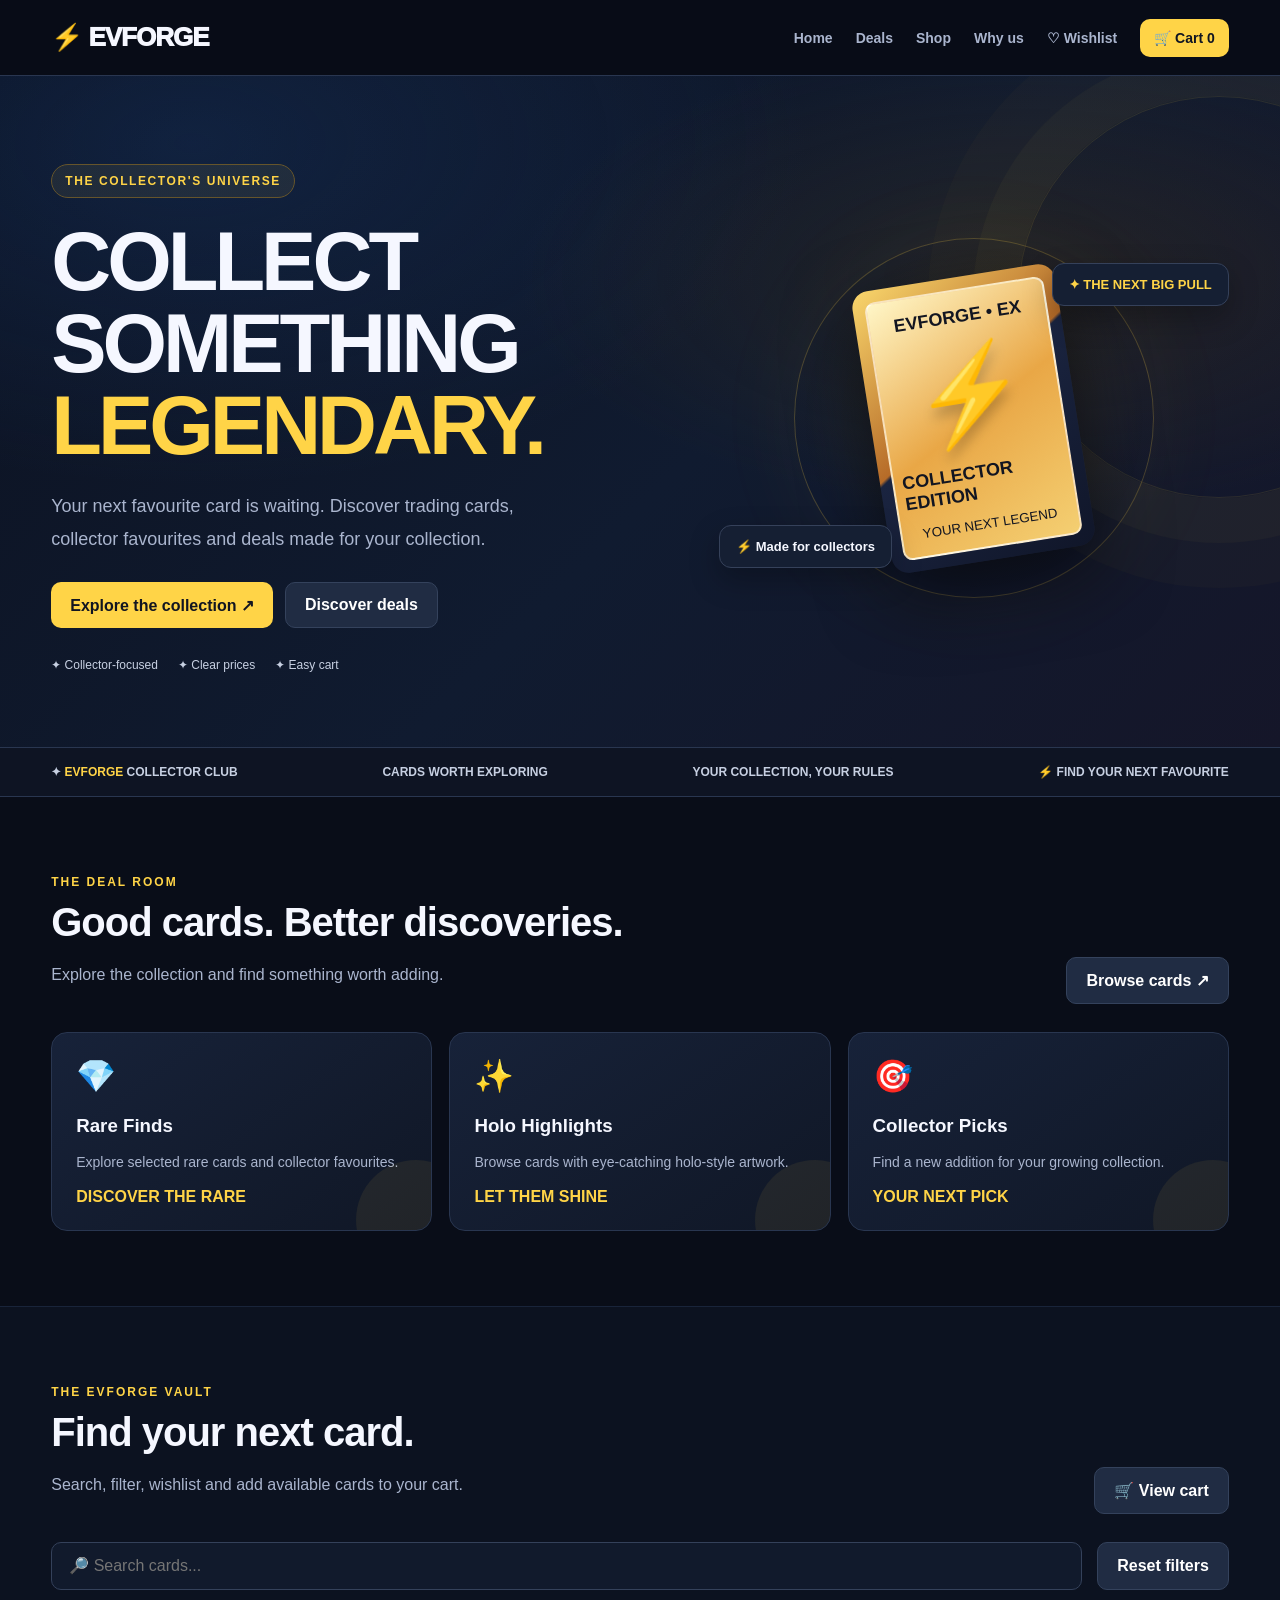
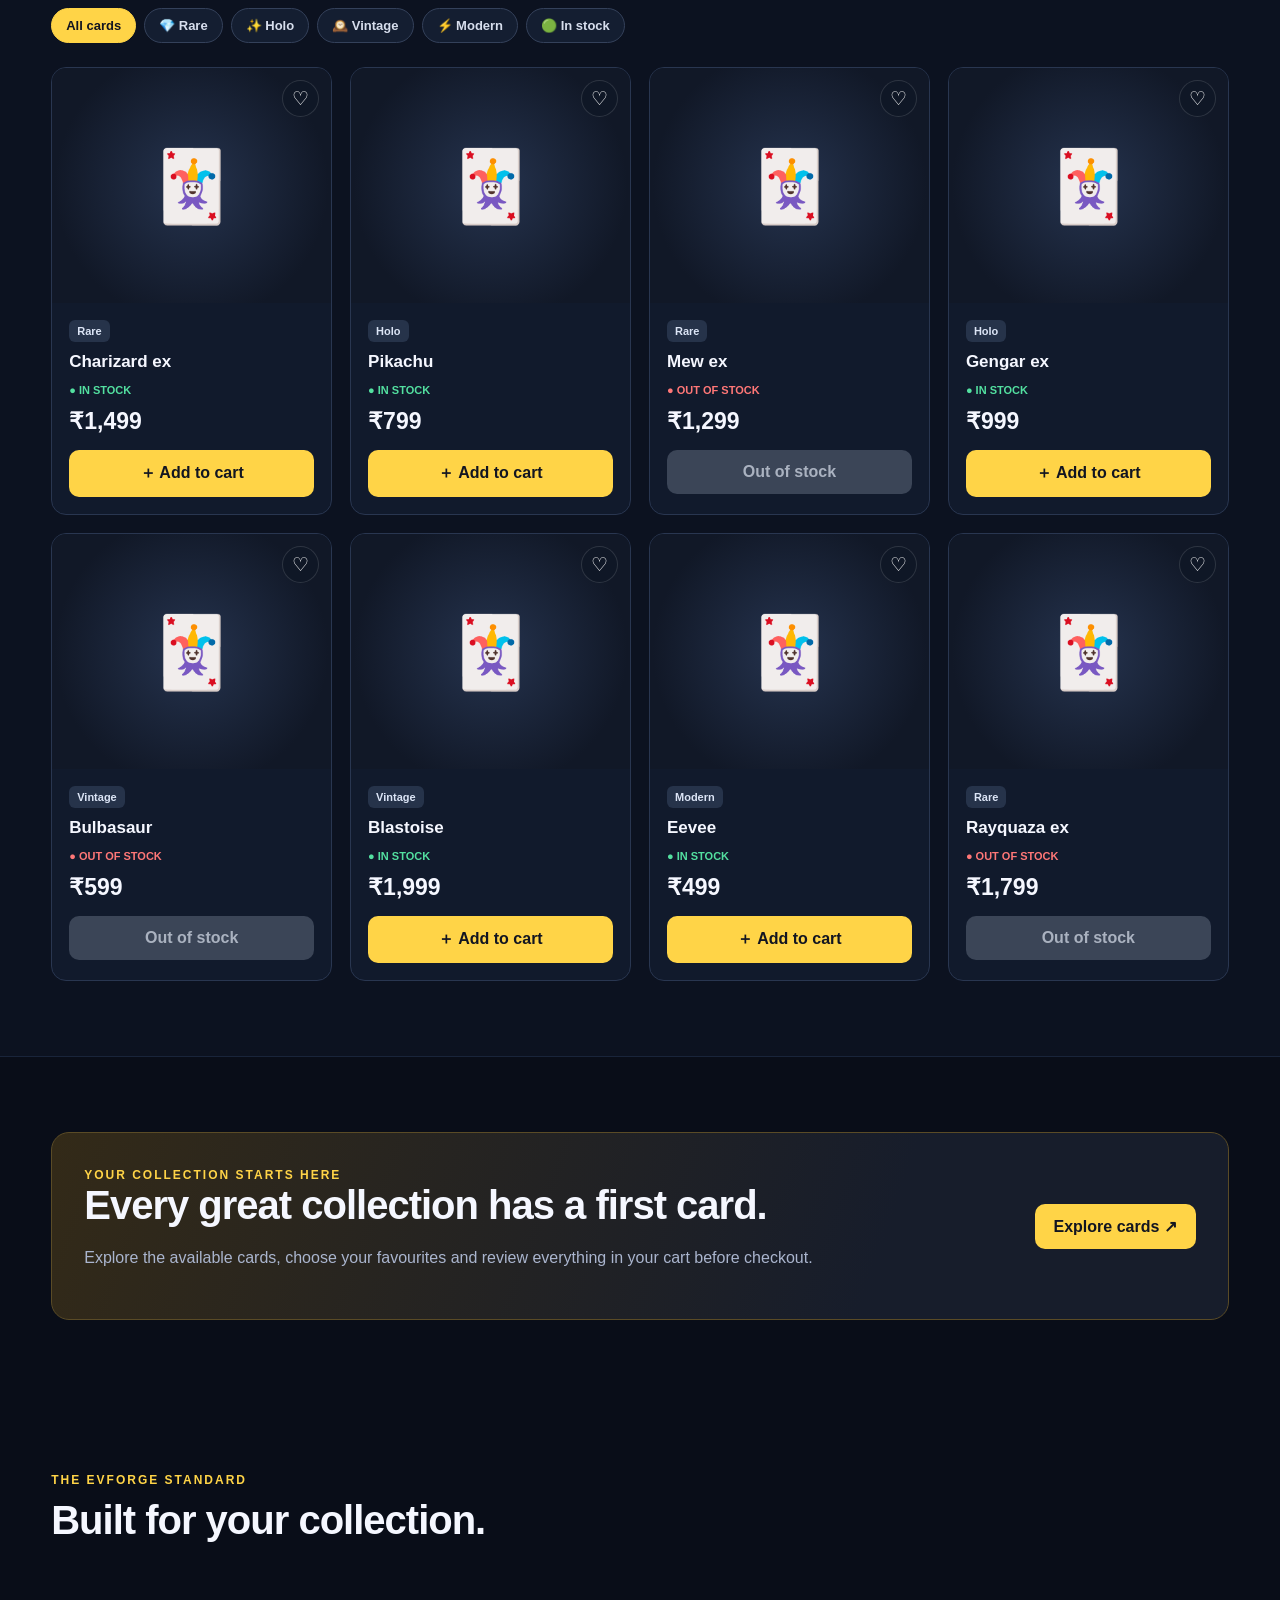
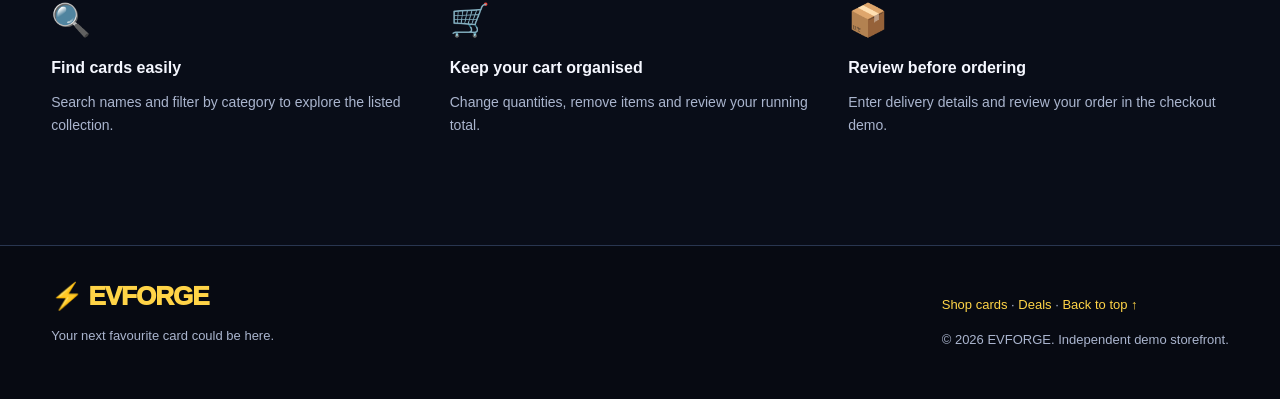
==== commit 8480638e: "index.html" ====
--- a/index.html
+++ b/index.html
@@ -1,759 +1,1154 @@
+
 <!DOCTYPE html>
 <html lang="en">
-
 <head>
-
-    <meta charset="UTF-8">
-
-    <meta name="viewport" content="width=device-width, initial-scale=1.0">
-
-    <title>Ultimate Pokémon | Offers & Deals</title>
-
-    <style>
-
-        * {
-            box-sizing: border-box;
-            margin: 0;
-            padding: 0;
-        }
-
-        body {
-            font-family: Arial, sans-serif;
-            background: #0f1226;
-            color: white;
-        }
-
-
-        /* =========================
-           NAVBAR
-        ========================= */
-
-        nav {
-            height: 88px;
-
-            background: #090b1b;
-
-            display: flex;
-            align-items: center;
-            justify-content: space-between;
-
-            padding: 0 7%;
-
-            border-bottom: 1px solid #242844;
-
-            position: sticky;
-            top: 0;
-
-            z-index: 100;
-        }
-
-
-        .logo {
-            color: #ffd400;
-
-            font-size: 28px;
-
-            font-weight: bold;
-        }
-
-
-        nav a {
-            color: white;
-
-            text-decoration: none;
-
-            font-size: 19px;
-
-            margin-left: 28px;
-
-            transition: 0.3s;
-        }
-
-
-        nav a:hover {
-            color: #ffd400;
-        }
-
-
-        /* =========================
-           HERO
-        ========================= */
-
-        .hero {
-            min-height: 560px;
-
-            display: flex;
-
-            flex-direction: column;
-
-            justify-content: center;
-
-            align-items: center;
-
-            text-align: center;
-
-            padding: 70px 20px;
-
-            background:
-                radial-gradient(
-                    circle at top,
-                    #303866,
-                    #0f1226 70%
-                );
-        }
-
-
-        .hero-badge {
-            background: #ffd400;
-
-            color: #111;
-
-            padding: 9px 18px;
-
-            border-radius: 30px;
-
-            font-weight: bold;
-
-            margin-bottom: 25px;
-
-            font-size: 15px;
-        }
-
-
-        .hero h1 {
-            font-size: 75px;
-
-            color: #ffd400;
-
-            margin-bottom: 20px;
-
-            text-shadow:
-                0 0 25px
-                rgba(255, 212, 0, 0.35);
-        }
-
-
-        .hero h2 {
-            font-size: 30px;
-
-            margin-bottom: 20px;
-
-            color: white;
-        }
-
-
-        .hero p {
-            max-width: 700px;
-
-            color: #ccc;
-
-            font-size: 20px;
-
-            line-height: 1.7;
-
-            margin-bottom: 35px;
-        }
-
-
-        .hero-button {
-            display: inline-block;
-
-            padding: 16px 32px;
-
-            background: #ffd400;
-
-            color: #111;
-
-            text-decoration: none;
-
-            border-radius: 30px;
-
-            font-size: 18px;
-
-            font-weight: bold;
-
-            transition: 0.25s;
-        }
-
-
-        .hero-button:hover {
-            transform: translateY(-5px);
-
-            box-shadow:
-                0 10px 25px
-                rgba(255, 212, 0, 0.25);
-        }
-
-
-        /* =========================
-           OFFERS
-        ========================= */
-
-        .offers {
-            padding: 80px 7%;
-        }
-
-
-        .section-title {
-            text-align: center;
-
-            color: #ffd400;
-
-            font-size: 42px;
-
-            margin-bottom: 15px;
-        }
-
-
-        .section-subtitle {
-            text-align: center;
-
-            color: #aaa;
-
-            font-size: 18px;
-
-            margin-bottom: 50px;
-        }
-
-
-        .offer-grid {
-            max-width: 1200px;
-
-            margin: auto;
-
-            display: grid;
-
-            grid-template-columns:
-                repeat(auto-fit, minmax(250px, 1fr));
-
-            gap: 25px;
-        }
-
-
-        .offer-card {
-            background: #181c36;
-
-            border: 1px solid #303958;
-
-            border-radius: 20px;
-
-            padding: 32px;
-
-            text-align: center;
-
-            transition: 0.3s;
-        }
-
-
-        .offer-card:hover {
-            transform: translateY(-8px);
-
-            border-color: #ffd400;
-
-            box-shadow:
-                0 15px 35px
-                rgba(0, 0, 0, 0.3);
-        }
-
-
-        .offer-icon {
-            font-size: 55px;
-
-            margin-bottom: 20px;
-        }
-
-
-        .offer-card h3 {
-            font-size: 24px;
-
-            margin-bottom: 14px;
-        }
-
-
-        .offer-card p {
-            color: #bbb;
-
-            line-height: 1.6;
-
-            margin-bottom: 22px;
-        }
-
-
-        .deal {
-            display: inline-block;
-
-            background: #ffd400;
-
-            color: #111;
-
-            padding: 9px 17px;
-
-            border-radius: 20px;
-
-            font-weight: bold;
-        }
-
-
-        /* =========================
-           FEATURED DEAL
-        ========================= */
-
-        .featured {
-            padding: 80px 20px;
-
-            background: #090b1b;
-        }
-
-
-        .featured-box {
-            max-width: 1000px;
-
-            margin: auto;
-
-            padding: 55px 40px;
-
-            text-align: center;
-
-            border-radius: 25px;
-
-            border: 1px solid #303958;
-
-            background:
-                linear-gradient(
-                    135deg,
-                    #181c36,
-                    #11152b
-                );
-        }
-
-
-        .featured-box h2 {
-            color: #ffd400;
-
-            font-size: 38px;
-
-            margin-bottom: 20px;
-        }
-
-
-        .featured-box p {
-            color: #bbb;
-
-            max-width: 700px;
-
-            margin: auto;
-
-            font-size: 18px;
-
-            line-height: 1.7;
-
-            margin-bottom: 30px;
-        }
-
-
-        /* =========================
-           SHOP BUTTON
-        ========================= */
-
-        .shop-section {
-            text-align: center;
-
-            padding: 80px 20px;
-        }
-
-
-        .shop-section h2 {
-            font-size: 38px;
-
-            margin-bottom: 18px;
-
-            color: #ffd400;
-        }
-
-
-        .shop-section p {
-            color: #aaa;
-
-            font-size: 18px;
-
-            margin-bottom: 30px;
-        }
-
-
-        /* =========================
-           FOOTER
-        ========================= */
-
-        footer {
-            background: #090b1b;
-
-            text-align: center;
-
-            padding: 40px 20px;
-
-            color: #aaa;
-
-            line-height: 1.8;
-
-            border-top: 1px solid #242844;
-        }
-
-
-        footer strong {
-            color: #ffd400;
-        }
-
-
-        /* =========================
-           MOBILE
-        ========================= */
-
-        @media (max-width: 700px) {
-
-            nav {
-                height: auto;
-
-                padding: 20px;
-
-                flex-direction: column;
-
-                gap: 18px;
-            }
-
-
-            nav a {
-                font-size: 16px;
-
-                margin-left: 8px;
-
-                margin-right: 8px;
-            }
-
-
-            .logo {
-                font-size: 23px;
-            }
-
-
-            .hero {
-                min-height: 500px;
-
-                padding: 50px 20px;
-            }
-
-
-            .hero h1 {
-                font-size: 50px;
-            }
-
-
-            .hero h2 {
-                font-size: 24px;
-            }
-
-
-            .hero p {
-                font-size: 17px;
-            }
-
-
-            .offers {
-                padding: 60px 20px;
-            }
-
-
-            .section-title {
-                font-size: 34px;
-            }
-
-
-            .featured-box {
-                padding: 40px 25px;
-            }
-
-        }
-
-    </style>
-
+<meta charset="UTF-8">
+<meta name="viewport" content="width=device-width, initial-scale=1.0">
+<meta name="theme-color" content="#090d18">
+<title>EVFORGE | Collect Something Legendary</title>
+<meta name="description" content="Explore trading cards, collector deals and your next favourite card at EVFORGE.">
+
+<style>
+:root {
+  --bg:#090d18;
+  --panel:#111a2c;
+  --panel2:#172239;
+  --yellow:#ffd447;
+  --orange:#ff9c36;
+  --white:#f5f7ff;
+  --muted:#aab5ce;
+  --green:#53e0a0;
+  --red:#ff7777;
+  --line:#293650;
+}
+* { box-sizing:border-box; }
+html { scroll-behavior:smooth; scroll-padding-top:90px; }
+body {
+  margin:0;
+  background:var(--bg);
+  color:var(--white);
+  font-family:Arial,Helvetica,sans-serif;
+}
+button,input,select,textarea { font:inherit; }
+button,a { -webkit-tap-highlight-color:transparent; }
+a { color:inherit; text-decoration:none; }
+button { cursor:pointer; }
+button:focus-visible,a:focus-visible,input:focus-visible,
+select:focus-visible,textarea:focus-visible {
+  outline:3px solid var(--yellow);
+  outline-offset:3px;
+}
+.wrap { width:min(1180px,92%); margin:auto; }
+header {
+  height:76px;
+  position:sticky;
+  top:0;
+  z-index:50;
+  background:#090d18ee;
+  backdrop-filter:blur(16px);
+  border-bottom:1px solid var(--line);
+}
+.nav {
+  height:100%;
+  display:flex;
+  justify-content:space-between;
+  align-items:center;
+  gap:18px;
+}
+.logo {
+  font-weight:1000;
+  font-size:26px;
+  letter-spacing:-1px;
+  white-space:nowrap;
+}
+.logo span { color:var(--yellow); }
+.navlinks { display:flex; gap:23px; align-items:center; }
+.navlinks a { color:var(--muted); font-size:14px; font-weight:bold; }
+.navlinks a:hover { color:var(--yellow); }
+.btn {
+  display:inline-flex;
+  align-items:center;
+  justify-content:center;
+  gap:8px;
+  border:0;
+  border-radius:10px;
+  padding:13px 19px;
+  font-weight:800;
+  transition:transform .18s,background .18s;
+}
+.btn:hover { transform:translateY(-2px); }
+.primary { background:var(--yellow); color:#121521; }
+.secondary { background:#202c43; color:white; border:1px solid #34425c; }
+.danger { background:#49242c; color:#ffd5d5; }
+.small { padding:9px 12px; font-size:13px; }
+.cartnav { background:var(--yellow); color:#101522!important; padding:11px 14px; border-radius:10px; }
+.hero {
+  position:relative;
+  overflow:hidden;
+  padding:88px 0 75px;
+  background:
+    radial-gradient(ellipse at 80% 30%,#49351555,transparent 35%),
+    radial-gradient(ellipse at 15% 10%,#183d7555,transparent 40%),
+    linear-gradient(135deg,#0c1221,#101b30 55%,#151629);
+  border-bottom:1px solid var(--line);
+}
+.hero:before {
+  content:"";
+  position:absolute;
+  width:400px;
+  height:400px;
+  border:1px solid #ffd4471b;
+  border-radius:50%;
+  right:-140px;
+  top:20px;
+  box-shadow:0 0 0 45px #ffd44708,0 0 0 90px #ffd44705;
+}
+.hero-grid {
+  display:grid;
+  grid-template-columns:1.1fr .9fr;
+  align-items:center;
+  gap:45px;
+  position:relative;
+}
+.eyebrow {
+  display:inline-block;
+  border:1px solid #66552b;
+  background:#ffd44712;
+  color:var(--yellow);
+  padding:9px 13px;
+  border-radius:30px;
+  font-size:12px;
+  font-weight:900;
+  letter-spacing:1.6px;
+}
+h1 {
+  font-size:clamp(48px,7vw,83px);
+  line-height:.99;
+  letter-spacing:-4px;
+  margin:23px 0;
+}
+h1 em { color:var(--yellow); font-style:normal; }
+.hero-copy {
+  color:var(--muted);
+  font-size:18px;
+  line-height:1.8;
+  max-width:520px;
+}
+.hero-actions { display:flex; flex-wrap:wrap; gap:12px; margin-top:27px; }
+.trust { display:flex; flex-wrap:wrap; gap:20px; color:#c7d0e2; margin-top:30px; font-size:12px; }
+.hero-art {
+  min-height:370px;
+  position:relative;
+  display:flex;
+  justify-content:center;
+  align-items:center;
+}
+.orbit {
+  width:min(360px,80vw);
+  aspect-ratio:1;
+  border:1px solid #ffd4473a;
+  border-radius:50%;
+  display:flex;
+  justify-content:center;
+  align-items:center;
+  background:radial-gradient(circle,#ffd44718,transparent 68%);
+  box-shadow:0 0 100px #ffd4470c;
+}
+.art-card {
+  width:205px;
+  height:285px;
+  padding:12px;
+  border-radius:17px;
+  background:linear-gradient(145deg,#f9d66c,#b66b28 45%,#1a2440 46%,#101629);
+  box-shadow:0 25px 70px #0009;
+  transform:rotate(-9deg);
+}
+.art-card-inner {
+  height:100%;
+  border:2px solid #fff9;
+  border-radius:10px;
+  display:flex;
+  flex-direction:column;
+  align-items:center;
+  justify-content:space-between;
+  padding:15px 8px;
+  color:#121521;
+  background:linear-gradient(150deg,#fff6c7,#e9a746 50%,#f4cf72);
+}
+.art-symbol { font-size:94px; filter:drop-shadow(0 10px 6px #0003); }
+.art-card-inner strong { font-size:18px; }
+.floating {
+  position:absolute;
+  padding:13px 16px;
+  background:#151f33;
+  border:1px solid #35415a;
+  border-radius:12px;
+  box-shadow:0 12px 30px #0004;
+  font-size:13px;
+  font-weight:bold;
+}
+.float-one { top:30px; right:0; color:var(--yellow); }
+.float-two { bottom:35px; left:0; }
+.ticker { border-bottom:1px solid var(--line); background:#0e1423; }
+.ticker-inner {
+  padding:17px 0;
+  display:flex;
+  justify-content:space-between;
+  gap:18px;
+  flex-wrap:wrap;
+  color:#c7d0e2;
+  font-size:12px;
+  font-weight:bold;
+}
+.ticker b { color:var(--yellow); }
+section.content { padding:75px 0; }
+.section-head {
+  display:flex;
+  align-items:end;
+  justify-content:space-between;
+  gap:20px;
+  margin-bottom:28px;
+}
+.kicker { color:var(--yellow); font-size:12px; font-weight:900; letter-spacing:2px; }
+h2 { font-size:clamp(28px,4vw,40px); margin:10px 0; letter-spacing:-1px; }
+.sub { color:var(--muted); line-height:1.7; }
+.deal-grid { display:grid; grid-template-columns:repeat(3,1fr); gap:17px; }
+.deal {
+  padding:24px;
+  border:1px solid var(--line);
+  background:linear-gradient(145deg,#172239,#101726);
+  border-radius:16px;
+  min-height:190px;
+  position:relative;
+  overflow:hidden;
+}
+.deal:after {
+  content:"";
+  position:absolute;
+  width:120px;
+  height:120px;
+  border-radius:50%;
+  right:-45px;
+  bottom:-50px;
+  background:#ffd44712;
+}
+.deal-icon { font-size:32px; margin-bottom:20px; }
+.deal h3 { margin:0 0 10px; }
+.deal p { color:var(--muted); line-height:1.6; font-size:14px; }
+.deal strong { color:var(--yellow); }
+.shop-section { background:#0c1220; border-top:1px solid #19243a; border-bottom:1px solid #19243a; }
+.shop-tools {
+  display:grid;
+  grid-template-columns:1fr auto;
+  gap:15px;
+  margin:28px 0 18px;
+}
+.search {
+  width:100%;
+  padding:14px 17px;
+  border:1px solid #34415a;
+  background:#111a2c;
+  color:white;
+  border-radius:10px;
+}
+.filters { display:flex; gap:8px; flex-wrap:wrap; margin-bottom:24px; }
+.filter {
+  border:1px solid #34415a;
+  background:#141e31;
+  color:#d7deed;
+  border-radius:30px;
+  padding:9px 14px;
+  font-size:13px;
+  font-weight:bold;
+}
+.filter.active,.filter:hover { background:var(--yellow); color:#121521; border-color:var(--yellow); }
+.products { display:grid; grid-template-columns:repeat(4,minmax(0,1fr)); gap:18px; }
+.product {
+  background:var(--panel);
+  border:1px solid var(--line);
+  border-radius:15px;
+  overflow:hidden;
+  transition:transform .2s,border-color .2s;
+  position:relative;
+}
+.product:hover { transform:translateY(-5px); border-color:#665b38; }
+.product-visual {
+  height:235px;
+  background:radial-gradient(circle at center,#25334e,#111827 75%);
+  display:flex;
+  align-items:center;
+  justify-content:center;
+  padding:18px;
+  position:relative;
+}
+.product-visual img {
+  width:100%;
+  height:100%;
+  object-fit:contain;
+  transition:transform .2s;
+}
+.product:hover .product-visual img { transform:scale(1.05); }
+.heart {
+  position:absolute;
+  right:12px;
+  top:12px;
+  width:37px;
+  height:37px;
+  border:1px solid #ffffff20;
+  border-radius:50%;
+  background:#101827dd;
+  color:white;
+  font-size:19px;
+}
+.heart.active { color:#ff7777; }
+.product-body { padding:17px; }
+.pill {
+  display:inline-block;
+  border-radius:6px;
+  background:#26334a;
+  color:#dce5f6;
+  font-size:11px;
+  padding:5px 8px;
+  font-weight:bold;
+}
+.stock { font-size:11px; font-weight:bold; margin:12px 0; }
+.stock.yes { color:var(--green); }
+.stock.no { color:var(--red); }
+.product h3 { margin:10px 0 6px; font-size:17px; }
+.product .price { font-size:23px; font-weight:900; margin:10px 0 15px; }
+.product .btn { width:100%; }
+.product .btn:disabled { background:#3b4557; color:#aab2c0; cursor:not-allowed; transform:none; }
+.no-results { grid-column:1/-1; text-align:center; color:var(--muted); padding:45px; }
+.promo {
+  display:grid;
+  grid-template-columns:1fr auto;
+  gap:25px;
+  align-items:center;
+  padding:32px;
+  border-radius:18px;
+  border:1px solid #5a4b26;
+  background:linear-gradient(110deg,#332a18,#171d2b 70%);
+}
+.promo h2 { margin-top:0; }
+.promo p { color:var(--muted); line-height:1.7; }
+.benefits { display:grid; grid-template-columns:repeat(3,1fr); gap:18px; }
+.benefit { padding:20px 0; }
+.benefit strong { display:block; margin:12px 0 8px; }
+.benefit p { color:var(--muted); line-height:1.6; font-size:14px; }
+footer { border-top:1px solid var(--line); padding:35px 0; background:#070a12; }
+.footer-row { display:flex; justify-content:space-between; gap:20px; flex-wrap:wrap; }
+footer p { color:var(--muted); font-size:13px; line-height:1.7; }
+footer a { color:var(--yellow); }
+
+/* Cart drawer */
+.backdrop {
+  position:fixed;
+  inset:0;
+  background:#0009;
+  z-index:80;
+  display:none;
+}
+.backdrop.open { display:block; }
+.drawer {
+  position:fixed;
+  top:0;
+  right:0;
+  height:100dvh;
+  width:min(440px,100%);
+  background:#101827;
+  border-left:1px solid var(--line);
+  z-index:90;
+  padding:24px;
+  transform:translateX(105%);
+  transition:transform .25s;
+  overflow-y:auto;
+}
+.drawer.open { transform:translateX(0); }
+.drawer-head { display:flex; justify-content:space-between; align-items:center; gap:15px; }
+.icon-btn { border:0; background:#26334a; color:white; border-radius:9px; padding:9px 13px; font-size:20px; }
+.cart-row { display:flex; gap:12px; padding:17px 0; border-bottom:1px solid var(--line); }
+.cart-row img { width:65px; height:83px; object-fit:contain; background:#19243a; border-radius:8px; }
+.cart-info { flex:1; min-width:0; }
+.cart-info p { color:var(--muted); font-size:13px; }
+.qty { display:flex; align-items:center; gap:10px; margin-top:10px; }
+.qty button { width:29px; height:29px; background:#26334a; border:0; border-radius:6px; color:white; }
+.remove { color:#ff8989; border:0; background:none; margin-top:8px; font-size:12px; }
+.cart-total { display:flex; justify-content:space-between; gap:12px; margin-top:20px; font-weight:bold; font-size:21px; }
+.drawer .btn { width:100%; margin-top:17px; }
+.empty { padding:35px 5px; text-align:center; color:var(--muted); line-height:1.8; }
+
+/* Checkout overlay */
+.modal {
+  display:none;
+  position:fixed;
+  inset:0;
+  z-index:110;
+  overflow:auto;
+  padding:22px 12px;
+  background:#060913ed;
+}
+.modal.open { display:block; }
+.checkout-box {
+  width:min(920px,100%);
+  margin:20px auto;
+  border:1px solid #34415a;
+  background:#101827;
+  border-radius:18px;
+  overflow:hidden;
+}
+.checkout-head {
+  display:flex;
+  justify-content:space-between;
+  align-items:center;
+  padding:23px;
+  border-bottom:1px solid var(--line);
+}
+.checkout-grid { display:grid; grid-template-columns:1.1fr .9fr; }
+.checkout-form { padding:25px; }
+.summary { padding:25px; background:#0c1220; border-left:1px solid var(--line); }
+.checkout-form h3,.summary h3 { margin-top:0; }
+.field { margin-bottom:15px; }
+.field label { display:block; font-size:13px; color:#d6deee; margin-bottom:7px; font-weight:bold; }
+.field input,.field textarea,.field select {
+  width:100%;
+  background:#0a1020;
+  color:white;
+  border:1px solid #34415a;
+  border-radius:8px;
+  padding:12px;
+}
+.field textarea { min-height:78px; resize:vertical; }
+.field-row { display:grid; grid-template-columns:1fr 1fr; gap:12px; }
+.check-note { background:#302919; border:1px solid #66552b; color:#ffe7a0; padding:12px; border-radius:9px; font-size:12px; line-height:1.6; margin-bottom:18px; }
+.summary-line { display:flex; justify-content:space-between; gap:12px; padding:12px 0; border-bottom:1px solid var(--line); font-size:14px; }
+.summary-line.total { font-size:20px; font-weight:900; border:0; }
+.success { display:none; padding:40px 24px; text-align:center; }
+.success.open { display:block; }
+.success-icon { font-size:54px; }
+.success h2 { color:var(--green); }
+.success p { color:var(--muted); line-height:1.8; }
+.toast {
+  position:fixed;
+  z-index:150;
+  bottom:22px;
+  left:50%;
+  transform:translate(-50%,20px);
+  opacity:0;
+  pointer-events:none;
+  background:#f6f8ff;
+  color:#111827;
+  padding:13px 19px;
+  border-radius:10px;
+  box-shadow:0 10px 35px #0007;
+  transition:.2s;
+  font-size:14px;
+  font-weight:bold;
+}
+.toast.show { opacity:1; transform:translate(-50%,0); }
+
+@media(max-width:900px) {
+  .products { grid-template-columns:repeat(3,minmax(0,1fr)); }
+  .hero-grid { gap:15px; }
+  .navlinks { gap:13px; }
+}
+@media(max-width:650px) {
+  header { height:auto; min-height:68px; }
+  .nav { flex-wrap:wrap; padding:13px 0; }
+  .logo { font-size:23px; }
+  .navlinks { width:100%; justify-content:space-between; gap:8px; }
+  .navlinks a { font-size:12px; }
+  .cartnav { padding:9px; }
+  .hero { padding:55px 0 45px; }
+  .hero-grid { grid-template-columns:1fr; }
+  .hero-art { min-height:290px; }
+  .orbit { width:265px; }
+  .art-card { width:155px; height:220px; }
+  .art-symbol { font-size:65px; }
+  .float-one { right:2px; }
+  .float-two { left:0; bottom:15px; }
+  .hero-copy { font-size:16px; }
+  .trust { gap:12px; }
+  section.content { padding:48px 0; }
+  .deal-grid { grid-template-columns:1fr; }
+  .shop-tools { grid-template-columns:1fr; }
+  .products { grid-template-columns:repeat(2,minmax(0,1fr)); gap:11px; }
+  .product-visual { height:175px; padding:12px; }
+  .product-body { padding:12px; }
+  .product h3 { font-size:15px; }
+  .product .price { font-size:19px; }
+  .product .btn { padding:10px 7px; font-size:12px; }
+  .promo { grid-template-columns:1fr; padding:23px; }
+  .benefits { grid-template-columns:1fr; gap:0; }
+  .checkout-grid { grid-template-columns:1fr; }
+  .summary { border-left:0; border-top:1px solid var(--line); }
+  .checkout-form,.summary { padding:19px; }
+  .field-row { grid-template-columns:1fr; gap:0; }
+  h1 { letter-spacing:-2px; }
+}
+</style>
 </head>
 
-
 <body>
-
-
-    <!-- =========================
-         NAVIGATION
-    ========================= -->
-
-    <nav>
-
-        <div class="logo">
-            ⚡ Ultimate Pokémon
+<header>
+  <div class="wrap nav">
+    <a class="logo" href="#home"><span>⚡</span> EVFORGE</a>
+    <nav class="navlinks" aria-label="Main navigation">
+      <a href="#home">Home</a>
+      <a href="#deals">Deals</a>
+      <a href="#shop">Shop</a>
+      <a href="#benefits">Why us</a>
+      <a href="#shop" onclick="showWishlist();return false;">♡ Wishlist</a>
+      <a href="#" class="cartnav" onclick="openCart();return false;">🛒 Cart <span id="cart-count">0</span></a>
+    </nav>
+  </div>
+</header>
+
+<main>
+<section class="hero" id="home">
+  <div class="wrap hero-grid">
+    <div>
+      <span class="eyebrow">THE COLLECTOR'S UNIVERSE</span>
+      <h1>COLLECT<br>SOMETHING<br><em>LEGENDARY.</em></h1>
+      <p class="hero-copy">
+        Your next favourite card is waiting. Discover trading cards,
+        collector favourites and deals made for your collection.
+      </p>
+      <div class="hero-actions">
+        <a class="btn primary" href="#shop">Explore the collection ↗</a>
+        <a class="btn secondary" href="#deals">Discover deals</a>
+      </div>
+      <div class="trust">
+        <span>✦ Collector-focused</span>
+        <span>✦ Clear prices</span>
+        <span>✦ Easy cart</span>
+      </div>
+    </div>
+    <div class="hero-art" aria-label="Illustration of a golden collector card">
+      <div class="orbit">
+        <div class="art-card">
+          <div class="art-card-inner">
+            <strong>EVFORGE • EX</strong>
+            <div class="art-symbol">⚡</div>
+            <strong>COLLECTOR EDITION</strong>
+            <small>YOUR NEXT LEGEND</small>
+          </div>
         </div>
-
-
-        <div>
-
-            <a href="index.html">
-                Home
-            </a>
-
-
-            <a href="shop.html">
-                🛍️ PokéMart
-            </a>
-
+      </div>
+      <div class="floating float-one">✦ THE NEXT BIG PULL</div>
+      <div class="floating float-two">⚡ Made for collectors</div>
+    </div>
+  </div>
+</section>
+
+<div class="ticker">
+  <div class="wrap ticker-inner">
+    <span>✦ <b>EVFORGE</b> COLLECTOR CLUB</span>
+    <span>CARDS WORTH EXPLORING</span>
+    <span>YOUR COLLECTION, YOUR RULES</span>
+    <span>⚡ FIND YOUR NEXT FAVOURITE</span>
+  </div>
+</div>
+
+<section class="content" id="deals">
+  <div class="wrap">
+    <div class="section-head">
+      <div>
+        <span class="kicker">THE DEAL ROOM</span>
+        <h2>Good cards. Better discoveries.</h2>
+        <p class="sub">Explore the collection and find something worth adding.</p>
+      </div>
+      <a class="btn secondary" href="#shop">Browse cards ↗</a>
+    </div>
+    <div class="deal-grid">
+      <article class="deal">
+        <div class="deal-icon">💎</div>
+        <h3>Rare Finds</h3>
+        <p>Explore selected rare cards and collector favourites.</p>
+        <strong>DISCOVER THE RARE</strong>
+      </article>
+      <article class="deal">
+        <div class="deal-icon">✨</div>
+        <h3>Holo Highlights</h3>
+        <p>Browse cards with eye-catching holo-style artwork.</p>
+        <strong>LET THEM SHINE</strong>
+      </article>
+      <article class="deal">
+        <div class="deal-icon">🎯</div>
+        <h3>Collector Picks</h3>
+        <p>Find a new addition for your growing collection.</p>
+        <strong>YOUR NEXT PICK</strong>
+      </article>
+    </div>
+  </div>
+</section>
+
+<section class="content shop-section" id="shop">
+  <div class="wrap">
+    <div class="section-head">
+      <div>
+        <span class="kicker">THE EVFORGE VAULT</span>
+        <h2>Find your next card.</h2>
+        <p class="sub">Search, filter, wishlist and add available cards to your cart.</p>
+      </div>
+      <button class="btn secondary" onclick="openCart()">🛒 View cart</button>
+    </div>
+
+    <div class="shop-tools">
+      <input class="search" id="search" type="search" placeholder="🔎 Search cards..." aria-label="Search cards">
+      <button class="btn secondary" onclick="resetFilters()">Reset filters</button>
+    </div>
+
+    <div class="filters" aria-label="Card categories">
+      <button class="filter active" data-category="all" onclick="setCategory('all',this)">All cards</button>
+      <button class="filter" data-category="rare" onclick="setCategory('rare',this)">💎 Rare</button>
+      <button class="filter" data-category="holo" onclick="setCategory('holo',this)">✨ Holo</button>
+      <button class="filter" data-category="vintage" onclick="setCategory('vintage',this)">🕰️ Vintage</button>
+      <button class="filter" data-category="modern" onclick="setCategory('modern',this)">⚡ Modern</button>
+      <button class="filter" data-category="available" onclick="setCategory('available',this)">🟢 In stock</button>
+    </div>
+
+    <div class="products" id="products"></div>
+  </div>
+</section>
+
+<section class="content">
+  <div class="wrap promo">
+    <div>
+      <span class="kicker">YOUR COLLECTION STARTS HERE</span>
+      <h2>Every great collection has a first card.</h2>
+      <p>Explore the available cards, choose your favourites and review everything in your cart before checkout.</p>
+    </div>
+    <a href="#shop" class="btn primary">Explore cards ↗</a>
+  </div>
+</section>
+
+<section class="content" id="benefits">
+  <div class="wrap">
+    <div class="section-head">
+      <div>
+        <span class="kicker">THE EVFORGE STANDARD</span>
+        <h2>Built for your collection.</h2>
+      </div>
+    </div>
+    <div class="benefits">
+      <div class="benefit">
+        <div class="deal-icon">🔍</div>
+        <strong>Find cards easily</strong>
+        <p>Search names and filter by category to explore the listed collection.</p>
+      </div>
+      <div class="benefit">
+        <div class="deal-icon">🛒</div>
+        <strong>Keep your cart organised</strong>
+        <p>Change quantities, remove items and review your running total.</p>
+      </div>
+      <div class="benefit">
+        <div class="deal-icon">📦</div>
+        <strong>Review before ordering</strong>
+        <p>Enter delivery details and review your order in the checkout demo.</p>
+      </div>
+    </div>
+  </div>
+</section>
+</main>
+
+<footer>
+  <div class="wrap footer-row">
+    <div>
+      <a class="logo" href="#home"><span>⚡</span> EVFORGE</a>
+      <p>Your next favourite card could be here.</p>
+    </div>
+    <div>
+      <p><a href="#shop">Shop cards</a> · <a href="#deals">Deals</a> · <a href="#home">Back to top ↑</a></p>
+      <p>© 2026 EVFORGE. Independent demo storefront.</p>
+    </div>
+  </div>
+</footer>
+
+<div class="backdrop" id="backdrop" onclick="closeCart()"></div>
+<aside class="drawer" id="drawer" aria-label="Shopping cart" aria-modal="true">
+  <div class="drawer-head">
+    <h2>Your cart 🛒</h2>
+    <button class="icon-btn" onclick="closeCart()" aria-label="Close cart">×</button>
+  </div>
+  <p class="sub">Your selected cards</p>
+  <div id="cart-items"></div>
+  <div class="cart-total"><span>Subtotal</span><span id="cart-total">₹0</span></div>
+  <p class="sub" style="font-size:12px">Delivery is estimated at checkout. Final shipping charges must be confirmed before real orders.</p>
+  <button class="btn primary" onclick="startCheckout()">Proceed to checkout →</button>
+  <button class="btn secondary" onclick="closeCart();document.getElementById('shop').scrollIntoView()">Continue shopping</button>
+</aside>
+
+<div class="modal" id="checkout-modal" role="dialog" aria-modal="true" aria-labelledby="checkout-title">
+  <div class="checkout-box">
+    <div class="checkout-head">
+      <div>
+        <span class="kicker">ALMOST YOURS</span>
+        <h2 id="checkout-title" style="margin:7px 0 0">Checkout</h2>
+      </div>
+      <button class="icon-btn" onclick="closeCheckout()" aria-label="Close checkout">×</button>
+    </div>
+
+    <div id="checkout-content" class="checkout-grid">
+      <form class="checkout-form" id="checkout-form">
+        <h3>Delivery information</h3>
+        <p class="sub" style="font-size:13px;margin-bottom:22px">Enter your details to complete the checkout demonstration.</p>
+
+        <div class="field">
+          <label for="customer-name">Full name</label>
+          <input id="customer-name" name="name" autocomplete="name" maxlength="100" required>
         </div>
-
-    </nav>
-
-
-    <!-- =========================
-         HERO
-    ========================= -->
-
-    <section class="hero">
-
-        <div class="hero-badge">
-            🔥 SPECIAL OFFERS
+        <div class="field-row">
+          <div class="field">
+            <label for="customer-email">Email</label>
+            <input id="customer-email" name="email" type="email" autocomplete="email" required>
+          </div>
+          <div class="field">
+            <label for="customer-phone">Phone</label>
+            <input id="customer-phone" name="phone" type="tel" autocomplete="tel" pattern="[0-9+() -]{7,20}" required>
+          </div>
         </div>
-
-
-        <h1>
-            Ultimate Pokémon
-        </h1>
-
-
-        <h2>
-            Catch the Deals. Build Your Collection.
-        </h2>
-
-
-        <p>
-            Discover amazing deals on Pokémon cards
-            and find special offers for collectors.
-            Your next favorite card could be waiting.
-        </p>
-
-
-        <a
-            href="shop.html"
-            class="hero-button"
-        >
-            🛍️ Shop Pokémon Cards
-        </a>
-
-    </section>
-
-
-    <!-- =========================
-         OFFERS
-    ========================= -->
-
-    <section class="offers">
-
-        <h2 class="section-title">
-            🔥 Offers & Deals
-        </h2>
-
-
-        <p class="section-subtitle">
-            Check out our latest collector deals.
-        </p>
-
-
-        <div class="offer-grid">
-
-
-            <!-- DEAL 1 -->
-
-            <div class="offer-card">
-
-                <div class="offer-icon">
-                    🃏
-                </div>
-
-
-                <h3>
-                    Card Collector Deal
-                </h3>
-
-
-                <p>
-                    Save on selected Pokémon cards
-                    available in PokéMart.
-                </p>
-
-
-                <span class="deal">
-                    10% OFF
-                </span>
-
-            </div>
-
-
-            <!-- DEAL 2 -->
-
-            <div class="offer-card">
-
-                <div class="offer-icon">
-                    💎
-                </div>
-
-
-                <h3>
-                    Rare Card Special
-                </h3>
-
-
-                <p>
-                    Get special prices on selected
-                    rare Pokémon cards.
-                </p>
-
-
-                <span class="deal">
-                    15% OFF
-                </span>
-
-            </div>
-
-
-            <!-- DEAL 3 -->
-
-            <div class="offer-card">
-
-                <div class="offer-icon">
-                    ⚡
-                </div>
-
-
-                <h3>
-                    Pikachu Special
-                </h3>
-
-
-                <p>
-                    Grab the featured Pikachu card
-                    at a special price.
-                </p>
-
-
-                <span class="deal">
-                    ₹699
-                </span>
-
-            </div>
-
-
-            <!-- DEAL 4 -->
-
-            <div class="offer-card">
-
-                <div class="offer-icon">
-                    🎴
-                </div>
-
-
-                <h3>
-                    Collector Bundle
-                </h3>
-
-
-                <p>
-                    Buy multiple cards and receive
-                    an extra discount.
-                </p>
-
-
-                <span class="deal">
-                    5% OFF
-                </span>
-
-            </div>
-
+        <div class="field">
+          <label for="customer-address">Delivery address</label>
+          <textarea id="customer-address" name="address" autocomplete="street-address" maxlength="300" required></textarea>
         </div>
-
-    </section>
-
-
-    <!-- =========================
-         FEATURED DEAL
-    ========================= -->
-
-    <section class="featured">
-
-        <div class="featured-box">
-
-            <h2>
-                ⭐ Featured Collector Deal
-            </h2>
-
-
-            <p>
-                Looking for your next Pokémon card?
-                Browse our collection and discover
-                cards currently available in PokéMart.
-            </p>
-
-
-            <a
-                href="shop.html"
-                class="hero-button"
-            >
-                View Card Collection
-            </a>
-
+        <div class="field-row">
+          <div class="field">
+            <label for="customer-city">City</label>
+            <input id="customer-city" name="city" autocomplete="address-level2" required>
+          </div>
+          <div class="field">
+            <label for="customer-state">State</label>
+            <input id="customer-state" name="state" autocomplete="address-level1" required>
+          </div>
         </div>
-
-    </section>
-
-
-    <!-- =========================
-         SHOP
-    ========================= -->
-
-    <section class="shop-section">
-
-        <h2>
-            🛍️ Ready to Collect?
-        </h2>
-
-
-        <p>
-            Explore the PokéMart and start building
-            your Pokémon card collection.
-        </p>
-
-
-        <a
-            href="shop.html"
-            class="hero-button"
-        >
-            Enter PokéMart
-        </a>
-
-    </section>
-
-
-    <!-- =========================
-         FOOTER
-    ========================= -->
-
-    <footer>
-
-        <p>
-            <strong>⚡ Ultimate Pokémon</strong>
-        </p>
-
-
-        <p>
-            Explore. Collect. Discover.
-        </p>
-
-    </footer>
-
-
+        <div class="field">
+          <label for="customer-pin">PIN code</label>
+          <input id="customer-pin" name="pin" inputmode="numeric" pattern="[0-9]{6}" maxlength="6" autocomplete="postal-code" required>
+        </div>
+        <div class="field">
+          <label for="payment-method">Payment method</label>
+          <select id="payment-method" name="payment" required>
+            <option value="demo">Demo only (no payment)</option>
+          </select>
+        </div>
+
+        <div class="check-note">
+          DEMO CHECKOUT: this page does not collect money, send orders to a seller,
+          or arrange delivery. Never enter bank details or card numbers here.
+        </div>
+        <button class="btn primary" style="width:100%" type="submit">Complete demo order</button>
+        <button class="btn secondary" style="width:100%" type="button" onclick="closeCheckout()">Back to shopping</button>
+      </form>
+
+      <aside class="summary">
+        <h3>Order summary</h3>
+        <div id="checkout-items"></div>
+        <div class="summary-line"><span>Subtotal</span><strong id="checkout-subtotal">₹0</strong></div>
+        <div class="summary-line"><span>Estimated delivery</span><strong id="shipping-cost">₹0</strong></div>
+        <div class="summary-line total"><span>Total</span><span id="checkout-total">₹0</span></div>
+        <p class="sub" style="font-size:12px">Demo estimate only. Actual delivery, taxes and payment must be configured before a real store launch.</p>
+      </aside>
+    </div>
+
+    <div class="success" id="success-screen">
+      <div class="success-icon">✅</div>
+      <h2>Demo order complete!</h2>
+      <p id="success-message"></p>
+      <p><strong>No payment was collected and no real order was placed.</strong></p>
+      <button class="btn primary" onclick="finishDemo()">Back to EVFORGE</button>
+    </div>
+  </div>
+</div>
+
+<div class="toast" id="toast" role="status" aria-live="polite"></div>
+
+<script>
+"use strict";
+
+const CART_KEY = "evforgeCart";
+const WISHLIST_KEY = "evforgeWishlist";
+
+const products = [
+  {id:1,name:"Charizard ex",category:"rare",rarity:"Rare",price:1499,stock:true,image:"https://images.pokemontcg.io/sv3/125.png"},
+  {id:2,name:"Pikachu",category:"holo",rarity:"Holo",price:799,stock:true,image:"https://images.pokemontcg.io/sv4/51.png"},
+  {id:3,name:"Mew ex",category:"rare",rarity:"Rare",price:1299,stock:false,image:"https://images.pokemontcg.io/sv2/193.png"},
+  {id:4,name:"Gengar ex",category:"holo",rarity:"Holo",price:999,stock:true,image:"https://images.pokemontcg.io/sv3/104.png"},
+  {id:5,name:"Bulbasaur",category:"vintage",rarity:"Vintage",price:599,stock:false,image:"https://images.pokemontcg.io/base1/44.png"},
+  {id:6,name:"Blastoise",category:"vintage",rarity:"Vintage",price:1999,stock:true,image:"https://images.pokemontcg.io/base1/2.png"},
+  {id:7,name:"Eevee",category:"modern",rarity:"Modern",price:499,stock:true,image:"https://images.pokemontcg.io/sv6/135.png"},
+  {id:8,name:"Rayquaza ex",category:"rare",rarity:"Rare",price:1799,stock:false,image:"https://images.pokemontcg.io/sv7/157.png"}
+];
+
+function readStorage(key,fallback) {
+  try {
+    const value = JSON.parse(localStorage.getItem(key) || "null");
+    return value === null ? fallback : value;
+  } catch {
+    return fallback;
+  }
+}
+
+let cart = readStorage(CART_KEY,[]);
+let wishlist = readStorage(WISHLIST_KEY,[]);
+if (!Array.isArray(cart)) cart = [];
+if (!Array.isArray(wishlist)) wishlist = [];
+let activeCategory = "all";
+let wishlistOnly = false;
+let toastTimer;
+
+function money(value) {
+  return "₹" + Number(value).toLocaleString("en-IN");
+}
+
+function saveCart() {
+  localStorage.setItem(CART_KEY,JSON.stringify(cart));
+}
+
+function saveWishlist() {
+  localStorage.setItem(WISHLIST_KEY,JSON.stringify(wishlist));
+}
+
+function notify(message) {
+  const el = document.getElementById("toast");
+  el.textContent = message;
+  el.classList.add("show");
+  clearTimeout(toastTimer);
+  toastTimer = setTimeout(() => el.classList.remove("show"),2300);
+}
+
+function escapeHTML(value) {
+  return String(value).replace(/[&<>"']/g,char => ({
+    "&":"&amp;","<":"&lt;",">":"&gt;",'"':"&quot;","'":"&#39;"
+  })[char]);
+}
+
+function displayProducts() {
+  const term = document.getElementById("search").value.trim().toLowerCase();
+  const filtered = products.filter(product => {
+    const matchesTerm = product.name.toLowerCase().includes(term);
+    const matchesCategory =
+      activeCategory === "all" ||
+      (activeCategory === "available" && product.stock) ||
+      product.category === activeCategory;
+    const matchesWishlist = !wishlistOnly || wishlist.includes(product.id);
+    return matchesTerm && matchesCategory && matchesWishlist;
+  });
+
+  const container = document.getElementById("products");
+  container.innerHTML = "";
+
+  if (!filtered.length) {
+    container.innerHTML = '<div class="no-results">No cards found. Try a different search or filter.</div>';
+    return;
+  }
+
+  filtered.forEach(product => {
+    const card = document.createElement("article");
+    card.className = "product";
+
+    const heart = document.createElement("button");
+    heart.className = "heart" + (wishlist.includes(product.id) ? " active" : "");
+    heart.textContent = wishlist.includes(product.id) ? "♥" : "♡";
+    heart.setAttribute("aria-label", "Toggle " + product.name + " wishlist");
+    heart.setAttribute("aria-pressed",String(wishlist.includes(product.id)));
+    heart.addEventListener("click",() => toggleWishlist(product.id));
+
+    const visual = document.createElement("div");
+    visual.className = "product-visual";
+    const img = document.createElement("img");
+    img.src = product.image;
+    img.alt = product.name + " trading card";
+    img.loading = "lazy";
+    img.onerror = () => {
+      img.onerror = null;
+      img.style.display = "none";
+      const fallback = document.createElement("div");
+      fallback.style.cssText = "font-size:70px;text-align:center";
+      fallback.textContent = "🃏";
+      visual.appendChild(fallback);
+    };
+    visual.appendChild(img);
+    visual.appendChild(heart);
+
+    const body = document.createElement("div");
+    body.className = "product-body";
+    const category = document.createElement("span");
+    category.className = "pill";
+    category.textContent = product.rarity;
+    const title = document.createElement("h3");
+    title.textContent = product.name;
+    const stock = document.createElement("div");
+    stock.className = "stock " + (product.stock ? "yes" : "no");
+    stock.textContent = product.stock ? "● IN STOCK" : "● OUT OF STOCK";
+    const price = document.createElement("div");
+    price.className = "price";
+    price.textContent = money(product.price);
+    const add = document.createElement("button");
+    add.className = "btn primary";
+    add.textContent = product.stock ? "＋ Add to cart" : "Out of stock";
+    add.disabled = !product.stock;
+    add.addEventListener("click",() => addToCart(product.id));
+
+    body.append(category,title,stock,price,add);
+    card.append(visual,body);
+    container.appendChild(card);
+  });
+}
+
+function setCategory(category,button) {
+  activeCategory = category;
+  wishlistOnly = false;
+  document.querySelectorAll(".filter").forEach(el => el.classList.remove("active"));
+  button.classList.add("active");
+  displayProducts();
+}
+
+function resetFilters() {
+  activeCategory = "all";
+  wishlistOnly = false;
+  document.getElementById("search").value = "";
+  document.querySelectorAll(".filter").forEach(el => el.classList.remove("active"));
+  document.querySelector('[data-category="all"]').classList.add("active");
+  displayProducts();
+}
+
+function showWishlist() {
+  wishlistOnly = true;
+  activeCategory = "all";
+  document.querySelectorAll(".filter").forEach(el => el.classList.remove("active"));
+  displayProducts();
+  document.getElementById("shop").scrollIntoView({behavior:"smooth"});
+}
+
+function toggleWishlist(id) {
+  if (wishlist.includes(id)) {
+    wishlist = wishlist.filter(item => item !== id);
+    notify("Removed from wishlist");
+  } else {
+    wishlist.push(id);
+    notify("Added to wishlist ♥");
+  }
+  saveWishlist();
+  displayProducts();
+}
+
+function addToCart(id) {
+  const product = products.find(item => item.id === id);
+  if (!product || !product.stock) return;
+
+  const existing = cart.find(item => item.id === id);
+  if (existing) existing.quantity += 1;
+  else cart.push({id:product.id,quantity:1});
+
+  saveCart();
+  updateCart();
+  notify(product.name + " added to cart!");
+}
+
+function getCartProducts() {
+  return cart.map(item => {
+    const product = products.find(p => p.id === item.id);
+    return product ? {...product,quantity:item.quantity} : null;
+  }).filter(Boolean);
+}
+
+function subtotal() {
+  return getCartProducts().reduce((sum,item) => sum + item.price * item.quantity,0);
+}
+
+function updateCart() {
+  const validIds = new Set(products.map(p => p.id));
+  cart = cart.filter(item =>
+    validIds.has(item.id) && Number.isInteger(item.quantity) &&
+    item.quantity > 0 && products.find(p => p.id === item.id)?.stock
+  );
+  saveCart();
+
+  document.getElementById("cart-count").textContent =
+    cart.reduce((sum,item) => sum + item.quantity,0);
+
+  const container = document.getElementById("cart-items");
+  container.innerHTML = "";
+  const items = getCartProducts();
+
+  if (!items.length) {
+    container.innerHTML = '<div class="empty">Your cart is empty.<br>Find a card to start your collection. 🃏</div>';
+  }
+
+  items.forEach(item => {
+    const row = document.createElement("div");
+    row.className = "cart-row";
+
+    const img = document.createElement("img");
+    img.src = item.image;
+    img.alt = item.name;
+    img.onerror = () => { img.style.visibility = "hidden"; };
+
+    const info = document.createElement("div");
+    info.className = "cart-info";
+
+    const name = document.createElement("strong");
+    name.textContent = item.name;
+
+    const price = document.createElement("p");
+    price.textContent = money(item.price) + " each";
+
+    const qty = document.createElement("div");
+    qty.className = "qty";
+
+    const minus = document.createElement("button");
+    minus.textContent = "−";
+    minus.setAttribute("aria-label","Decrease quantity");
+    minus.addEventListener("click",() => changeQuantity(item.id,-1));
+
+    const count = document.createElement("strong");
+    count.textContent = item.quantity;
+
+    const plus = document.createElement("button");
+    plus.textContent = "+";
+    plus.setAttribute("aria-label","Increase quantity");
+    plus.addEventListener("click",() => changeQuantity(item.id,1));
+
+    qty.append(minus,count,plus);
+
+    const remove = document.createElement("button");
+    remove.className = "remove";
+    remove.textContent = "Remove";
+    remove.addEventListener("click",() => removeFromCart(item.id));
+
+    info.append(name,price,qty,remove);
+    row.append(img,info);
+    container.appendChild(row);
+  });
+
+  document.getElementById("cart-total").textContent = money(subtotal());
+}
+
+function changeQuantity(id,change) {
+  const item = cart.find(entry => entry.id === id);
+  if (!item) return;
+  item.quantity += change;
+  if (item.quantity <= 0) cart = cart.filter(entry => entry.id !== id);
+  saveCart();
+  updateCart();
+}
+
+function removeFromCart(id) {
+  cart = cart.filter(item => item.id !== id);
+  saveCart();
+  updateCart();
+  notify("Card removed from cart");
+}
+
+function openCart() {
+  document.getElementById("backdrop").classList.add("open");
+  document.getElementById("drawer").classList.add("open");
+  document.body.style.overflow = "hidden";
+}
+
+function closeCart() {
+  document.getElementById("backdrop").classList.remove("open");
+  document.getElementById("drawer").classList.remove("open");
+  if (!document.getElementById("checkout-modal").classList.contains("open")) {
+    document.body.style.overflow = "";
+  }
+}
+
+function shippingCost() {
+  return subtotal() === 0 || subtotal() >= 1500 ? 0 : 99;
+}
+
+function renderCheckoutSummary() {
+  const container = document.getElementById("checkout-items");
+  container.innerHTML = "";
+
+  getCartProducts().forEach(item => {
+    const row = document.createElement("div");
+    row.className = "summary-line";
+    const name = document.createElement("span");
+    name.textContent = item.name + " × " + item.quantity;
+    const price = document.createElement("strong");
+    price.textContent = money(item.price * item.quantity);
+    row.append(name,price);
+    container.appendChild(row);
+  });
+
+  const sub = subtotal();
+  const delivery = shippingCost();
+  document.getElementById("checkout-subtotal").textContent = money(sub);
+  document.getElementById("shipping-cost").textContent =
+    delivery === 0 ? "Free (demo)" : money(delivery);
+  document.getElementById("checkout-total").textContent = money(sub + delivery);
+}
+
+function startCheckout() {
+  if (getCartProducts().length === 0) {
+    notify("Add an in-stock card to your cart first.");
+    return;
+  }
+
+  closeCart();
+  renderCheckoutSummary();
+  document.getElementById("checkout-content").style.display = "grid";
+  document.getElementById("success-screen").classList.remove("open");
+  document.getElementById("checkout-modal").classList.add("open");
+  document.body.style.overflow = "hidden";
+}
+
+function closeCheckout() {
+  document.getElementById("checkout-modal").classList.remove("open");
+  document.body.style.overflow = "";
+}
+
+document.getElementById("checkout-form").addEventListener("submit",event => {
+  event.preventDefault();
+  if (!event.currentTarget.reportValidity()) return;
+
+  const items = getCartProducts();
+  if (!items.length) {
+    closeCheckout();
+    notify("Your cart is empty.");
+    return;
+  }
+
+  const reference = "EVF-" + Date.now().toString().slice(-8);
+  const name = document.getElementById("customer-name").value.trim();
+
+  document.getElementById("success-message").textContent =
+    "Thank you, " + name + "! Your demo reference is " + reference +
+    ". Your selected items total " + money(subtotal() + shippingCost()) +
+    " including estimated demo delivery. This reference is not a real order number.";
+
+  document.getElementById("checkout-content").style.display = "none";
+  document.getElementById("success-screen").classList.add("open");
+
+  cart = [];
+  saveCart();
+  updateCart();
+  event.currentTarget.reset();
+});
+
+function finishDemo() {
+  closeCheckout();
+  document.getElementById("home").scrollIntoView({behavior:"smooth"});
+  notify("Welcome back to EVFORGE ⚡");
+}
+
+document.getElementById("search").addEventListener("input",displayProducts);
+
+document.getElementById("checkout-modal").addEventListener("click",event => {
+  if (event.target.id === "checkout-modal") closeCheckout();
+});
+
+document.addEventListener("keydown",event => {
+  if (event.key === "Escape") {
+    closeCart();
+    closeCheckout();
+  }
+});
+
+displayProducts();
+updateCart();
+</script>
 </body>
-
 </html>
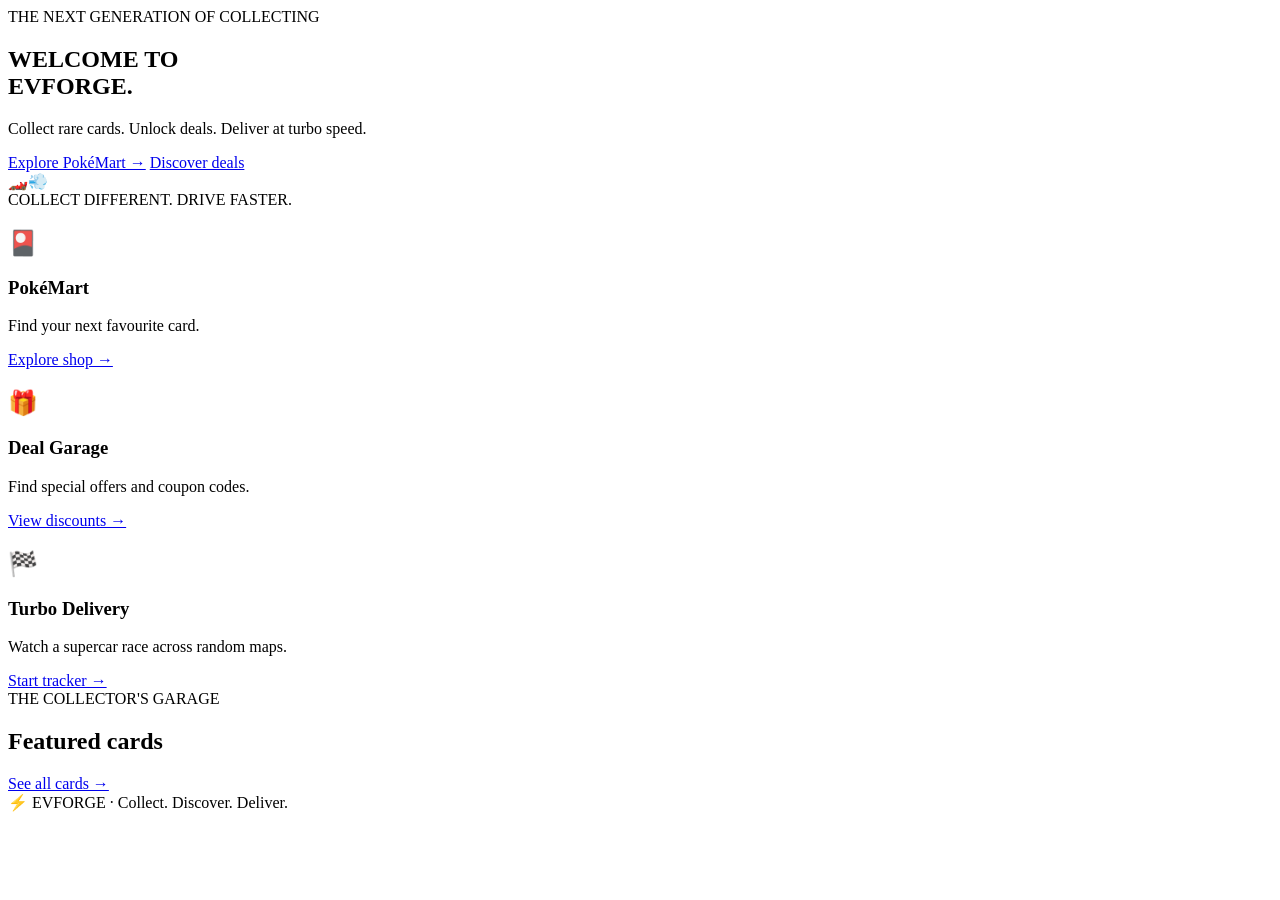
==== commit 56ec9db6: "index.html" ====
--- a/index.html
+++ b/index.html
@@ -3,1152 +3,39 @@
 <html lang="en">
 <head>
 <meta charset="UTF-8">
-<meta name="viewport" content="width=device-width, initial-scale=1.0">
-<meta name="theme-color" content="#090d18">
-<title>EVFORGE | Collect Something Legendary</title>
-<meta name="description" content="Explore trading cards, collector deals and your next favourite card at EVFORGE.">
+<meta name="viewport" content="width=device-width, initial-scale=1">
+<title>EVFORGE | Home</title>
+<link rel="stylesheet" href="style.css">
+<script src="app.js" defer></script>
+</head>
+<body>
+<header id="site-nav"></header>
+<main class="wrap">
+  <section class="hero">
+    <div class="eyebrow">THE NEXT GENERATION OF COLLECTING</div>
+    <h1>WELCOME TO<br><span>EVFORGE.</span></h1>
+    <p>Collect rare cards. Unlock deals. Deliver at turbo speed.</p>
+    <div class="actions">
+      <a class="btn" href="shop.html">Explore PokéMart →</a>
+      <a class="btn secondary" href="discounts.html">Discover deals</a>
+    </div>
+    <div class="supercar">🏎️💨</div>
+    <div class="small">COLLECT DIFFERENT. DRIVE FASTER.</div>
+  </section>
 
-<style>
-:root {
-  --bg:#090d18;
-  --panel:#111a2c;
-  --panel2:#172239;
-  --yellow:#ffd447;
-  --orange:#ff9c36;
-  --white:#f5f7ff;
-  --muted:#aab5ce;
-  --green:#53e0a0;
-  --red:#ff7777;
-  --line:#293650;
-}
-* { box-sizing:border-box; }
-html { scroll-behavior:smooth; scroll-padding-top:90px; }
-body {
-  margin:0;
-  background:var(--bg);
-  color:var(--white);
-  font-family:Arial,Helvetica,sans-serif;
-}
-button,input,select,textarea { font:inherit; }
-button,a { -webkit-tap-highlight-color:transparent; }
-a { color:inherit; text-decoration:none; }
-button { cursor:pointer; }
-button:focus-visible,a:focus-visible,input:focus-visible,
-select:focus-visible,textarea:focus-visible {
-  outline:3px solid var(--yellow);
-  outline-offset:3px;
-}
-.wrap { width:min(1180px,92%); margin:auto; }
-header {
-  height:76px;
-  position:sticky;
-  top:0;
-  z-index:50;
-  background:#090d18ee;
-  backdrop-filter:blur(16px);
-  border-bottom:1px solid var(--line);
-}
-.nav {
-  height:100%;
-  display:flex;
-  justify-content:space-between;
-  align-items:center;
-  gap:18px;
-}
-.logo {
-  font-weight:1000;
-  font-size:26px;
-  letter-spacing:-1px;
-  white-space:nowrap;
-}
-.logo span { color:var(--yellow); }
-.navlinks { display:flex; gap:23px; align-items:center; }
-.navlinks a { color:var(--muted); font-size:14px; font-weight:bold; }
-.navlinks a:hover { color:var(--yellow); }
-.btn {
-  display:inline-flex;
-  align-items:center;
-  justify-content:center;
-  gap:8px;
-  border:0;
-  border-radius:10px;
-  padding:13px 19px;
-  font-weight:800;
-  transition:transform .18s,background .18s;
-}
-.btn:hover { transform:translateY(-2px); }
-.primary { background:var(--yellow); color:#121521; }
-.secondary { background:#202c43; color:white; border:1px solid #34425c; }
-.danger { background:#49242c; color:#ffd5d5; }
-.small { padding:9px 12px; font-size:13px; }
-.cartnav { background:var(--yellow); color:#101522!important; padding:11px 14px; border-radius:10px; }
-.hero {
-  position:relative;
-  overflow:hidden;
-  padding:88px 0 75px;
-  background:
-    radial-gradient(ellipse at 80% 30%,#49351555,transparent 35%),
-    radial-gradient(ellipse at 15% 10%,#183d7555,transparent 40%),
-    linear-gradient(135deg,#0c1221,#101b30 55%,#151629);
-  border-bottom:1px solid var(--line);
-}
-.hero:before {
-  content:"";
-  position:absolute;
-  width:400px;
-  height:400px;
-  border:1px solid #ffd4471b;
-  border-radius:50%;
-  right:-140px;
-  top:20px;
-  box-shadow:0 0 0 45px #ffd44708,0 0 0 90px #ffd44705;
-}
-.hero-grid {
-  display:grid;
-  grid-template-columns:1.1fr .9fr;
-  align-items:center;
-  gap:45px;
-  position:relative;
-}
-.eyebrow {
-  display:inline-block;
-  border:1px solid #66552b;
-  background:#ffd44712;
-  color:var(--yellow);
-  padding:9px 13px;
-  border-radius:30px;
-  font-size:12px;
-  font-weight:900;
-  letter-spacing:1.6px;
-}
-h1 {
-  font-size:clamp(48px,7vw,83px);
-  line-height:.99;
-  letter-spacing:-4px;
-  margin:23px 0;
-}
-h1 em { color:var(--yellow); font-style:normal; }
-.hero-copy {
-  color:var(--muted);
-  font-size:18px;
-  line-height:1.8;
-  max-width:520px;
-}
-.hero-actions { display:flex; flex-wrap:wrap; gap:12px; margin-top:27px; }
-.trust { display:flex; flex-wrap:wrap; gap:20px; color:#c7d0e2; margin-top:30px; font-size:12px; }
-.hero-art {
-  min-height:370px;
-  position:relative;
-  display:flex;
-  justify-content:center;
-  align-items:center;
-}
-.orbit {
-  width:min(360px,80vw);
-  aspect-ratio:1;
-  border:1px solid #ffd4473a;
-  border-radius:50%;
-  display:flex;
-  justify-content:center;
-  align-items:center;
-  background:radial-gradient(circle,#ffd44718,transparent 68%);
-  box-shadow:0 0 100px #ffd4470c;
-}
-.art-card {
-  width:205px;
-  height:285px;
-  padding:12px;
-  border-radius:17px;
-  background:linear-gradient(145deg,#f9d66c,#b66b28 45%,#1a2440 46%,#101629);
-  box-shadow:0 25px 70px #0009;
-  transform:rotate(-9deg);
-}
-.art-card-inner {
-  height:100%;
-  border:2px solid #fff9;
-  border-radius:10px;
-  display:flex;
-  flex-direction:column;
-  align-items:center;
-  justify-content:space-between;
-  padding:15px 8px;
-  color:#121521;
-  background:linear-gradient(150deg,#fff6c7,#e9a746 50%,#f4cf72);
-}
-.art-symbol { font-size:94px; filter:drop-shadow(0 10px 6px #0003); }
-.art-card-inner strong { font-size:18px; }
-.floating {
-  position:absolute;
-  padding:13px 16px;
-  background:#151f33;
-  border:1px solid #35415a;
-  border-radius:12px;
-  box-shadow:0 12px 30px #0004;
-  font-size:13px;
-  font-weight:bold;
-}
-.float-one { top:30px; right:0; color:var(--yellow); }
-.float-two { bottom:35px; left:0; }
-.ticker { border-bottom:1px solid var(--line); background:#0e1423; }
-.ticker-inner {
-  padding:17px 0;
-  display:flex;
-  justify-content:space-between;
-  gap:18px;
-  flex-wrap:wrap;
-  color:#c7d0e2;
-  font-size:12px;
-  font-weight:bold;
-}
-.ticker b { color:var(--yellow); }
-section.content { padding:75px 0; }
-.section-head {
-  display:flex;
-  align-items:end;
-  justify-content:space-between;
-  gap:20px;
-  margin-bottom:28px;
-}
-.kicker { color:var(--yellow); font-size:12px; font-weight:900; letter-spacing:2px; }
-h2 { font-size:clamp(28px,4vw,40px); margin:10px 0; letter-spacing:-1px; }
-.sub { color:var(--muted); line-height:1.7; }
-.deal-grid { display:grid; grid-template-columns:repeat(3,1fr); gap:17px; }
-.deal {
-  padding:24px;
-  border:1px solid var(--line);
-  background:linear-gradient(145deg,#172239,#101726);
-  border-radius:16px;
-  min-height:190px;
-  position:relative;
-  overflow:hidden;
-}
-.deal:after {
-  content:"";
-  position:absolute;
-  width:120px;
-  height:120px;
-  border-radius:50%;
-  right:-45px;
-  bottom:-50px;
-  background:#ffd44712;
-}
-.deal-icon { font-size:32px; margin-bottom:20px; }
-.deal h3 { margin:0 0 10px; }
-.deal p { color:var(--muted); line-height:1.6; font-size:14px; }
-.deal strong { color:var(--yellow); }
-.shop-section { background:#0c1220; border-top:1px solid #19243a; border-bottom:1px solid #19243a; }
-.shop-tools {
-  display:grid;
-  grid-template-columns:1fr auto;
-  gap:15px;
-  margin:28px 0 18px;
-}
-.search {
-  width:100%;
-  padding:14px 17px;
-  border:1px solid #34415a;
-  background:#111a2c;
-  color:white;
-  border-radius:10px;
-}
-.filters { display:flex; gap:8px; flex-wrap:wrap; margin-bottom:24px; }
-.filter {
-  border:1px solid #34415a;
-  background:#141e31;
-  color:#d7deed;
-  border-radius:30px;
-  padding:9px 14px;
-  font-size:13px;
-  font-weight:bold;
-}
-.filter.active,.filter:hover { background:var(--yellow); color:#121521; border-color:var(--yellow); }
-.products { display:grid; grid-template-columns:repeat(4,minmax(0,1fr)); gap:18px; }
-.product {
-  background:var(--panel);
-  border:1px solid var(--line);
-  border-radius:15px;
-  overflow:hidden;
-  transition:transform .2s,border-color .2s;
-  position:relative;
-}
-.product:hover { transform:translateY(-5px); border-color:#665b38; }
-.product-visual {
-  height:235px;
-  background:radial-gradient(circle at center,#25334e,#111827 75%);
-  display:flex;
-  align-items:center;
-  justify-content:center;
-  padding:18px;
-  position:relative;
-}
-.product-visual img {
-  width:100%;
-  height:100%;
-  object-fit:contain;
-  transition:transform .2s;
-}
-.product:hover .product-visual img { transform:scale(1.05); }
-.heart {
-  position:absolute;
-  right:12px;
-  top:12px;
-  width:37px;
-  height:37px;
-  border:1px solid #ffffff20;
-  border-radius:50%;
-  background:#101827dd;
-  color:white;
-  font-size:19px;
-}
-.heart.active { color:#ff7777; }
-.product-body { padding:17px; }
-.pill {
-  display:inline-block;
-  border-radius:6px;
-  background:#26334a;
-  color:#dce5f6;
-  font-size:11px;
-  padding:5px 8px;
-  font-weight:bold;
-}
-.stock { font-size:11px; font-weight:bold; margin:12px 0; }
-.stock.yes { color:var(--green); }
-.stock.no { color:var(--red); }
-.product h3 { margin:10px 0 6px; font-size:17px; }
-.product .price { font-size:23px; font-weight:900; margin:10px 0 15px; }
-.product .btn { width:100%; }
-.product .btn:disabled { background:#3b4557; color:#aab2c0; cursor:not-allowed; transform:none; }
-.no-results { grid-column:1/-1; text-align:center; color:var(--muted); padding:45px; }
-.promo {
-  display:grid;
-  grid-template-columns:1fr auto;
-  gap:25px;
-  align-items:center;
-  padding:32px;
-  border-radius:18px;
-  border:1px solid #5a4b26;
-  background:linear-gradient(110deg,#332a18,#171d2b 70%);
-}
-.promo h2 { margin-top:0; }
-.promo p { color:var(--muted); line-height:1.7; }
-.benefits { display:grid; grid-template-columns:repeat(3,1fr); gap:18px; }
-.benefit { padding:20px 0; }
-.benefit strong { display:block; margin:12px 0 8px; }
-.benefit p { color:var(--muted); line-height:1.6; font-size:14px; }
-footer { border-top:1px solid var(--line); padding:35px 0; background:#070a12; }
-.footer-row { display:flex; justify-content:space-between; gap:20px; flex-wrap:wrap; }
-footer p { color:var(--muted); font-size:13px; line-height:1.7; }
-footer a { color:var(--yellow); }
+  <section class="stats">
+    <article class="panel"><h2>🎴</h2><h3>PokéMart</h3><p>Find your next favourite card.</p><a href="shop.html">Explore shop →</a></article>
+    <article class="panel"><h2>🎁</h2><h3>Deal Garage</h3><p>Find special offers and coupon codes.</p><a href="discounts.html">View discounts →</a></article>
+    <article class="panel"><h2>🏁</h2><h3>Turbo Delivery</h3><p>Watch a supercar race across random maps.</p><a href="tracker.html">Start tracker →</a></article>
+  </section>
 
-/* Cart drawer */
-.backdrop {
-  position:fixed;
-  inset:0;
-  background:#0009;
-  z-index:80;
-  display:none;
-}
-.backdrop.open { display:block; }
-.drawer {
-  position:fixed;
-  top:0;
-  right:0;
-  height:100dvh;
-  width:min(440px,100%);
-  background:#101827;
-  border-left:1px solid var(--line);
-  z-index:90;
-  padding:24px;
-  transform:translateX(105%);
-  transition:transform .25s;
-  overflow-y:auto;
-}
-.drawer.open { transform:translateX(0); }
-.drawer-head { display:flex; justify-content:space-between; align-items:center; gap:15px; }
-.icon-btn { border:0; background:#26334a; color:white; border-radius:9px; padding:9px 13px; font-size:20px; }
-.cart-row { display:flex; gap:12px; padding:17px 0; border-bottom:1px solid var(--line); }
-.cart-row img { width:65px; height:83px; object-fit:contain; background:#19243a; border-radius:8px; }
-.cart-info { flex:1; min-width:0; }
-.cart-info p { color:var(--muted); font-size:13px; }
-.qty { display:flex; align-items:center; gap:10px; margin-top:10px; }
-.qty button { width:29px; height:29px; background:#26334a; border:0; border-radius:6px; color:white; }
-.remove { color:#ff8989; border:0; background:none; margin-top:8px; font-size:12px; }
-.cart-total { display:flex; justify-content:space-between; gap:12px; margin-top:20px; font-weight:bold; font-size:21px; }
-.drawer .btn { width:100%; margin-top:17px; }
-.empty { padding:35px 5px; text-align:center; color:var(--muted); line-height:1.8; }
-
-/* Checkout overlay */
-.modal {
-  display:none;
-  position:fixed;
-  inset:0;
-  z-index:110;
-  overflow:auto;
-  padding:22px 12px;
-  background:#060913ed;
-}
-.modal.open { display:block; }
-.checkout-box {
-  width:min(920px,100%);
-  margin:20px auto;
-  border:1px solid #34415a;
-  background:#101827;
-  border-radius:18px;
-  overflow:hidden;
-}
-.checkout-head {
-  display:flex;
-  justify-content:space-between;
-  align-items:center;
-  padding:23px;
-  border-bottom:1px solid var(--line);
-}
-.checkout-grid { display:grid; grid-template-columns:1.1fr .9fr; }
-.checkout-form { padding:25px; }
-.summary { padding:25px; background:#0c1220; border-left:1px solid var(--line); }
-.checkout-form h3,.summary h3 { margin-top:0; }
-.field { margin-bottom:15px; }
-.field label { display:block; font-size:13px; color:#d6deee; margin-bottom:7px; font-weight:bold; }
-.field input,.field textarea,.field select {
-  width:100%;
-  background:#0a1020;
-  color:white;
-  border:1px solid #34415a;
-  border-radius:8px;
-  padding:12px;
-}
-.field textarea { min-height:78px; resize:vertical; }
-.field-row { display:grid; grid-template-columns:1fr 1fr; gap:12px; }
-.check-note { background:#302919; border:1px solid #66552b; color:#ffe7a0; padding:12px; border-radius:9px; font-size:12px; line-height:1.6; margin-bottom:18px; }
-.summary-line { display:flex; justify-content:space-between; gap:12px; padding:12px 0; border-bottom:1px solid var(--line); font-size:14px; }
-.summary-line.total { font-size:20px; font-weight:900; border:0; }
-.success { display:none; padding:40px 24px; text-align:center; }
-.success.open { display:block; }
-.success-icon { font-size:54px; }
-.success h2 { color:var(--green); }
-.success p { color:var(--muted); line-height:1.8; }
-.toast {
-  position:fixed;
-  z-index:150;
-  bottom:22px;
-  left:50%;
-  transform:translate(-50%,20px);
-  opacity:0;
-  pointer-events:none;
-  background:#f6f8ff;
-  color:#111827;
-  padding:13px 19px;
-  border-radius:10px;
-  box-shadow:0 10px 35px #0007;
-  transition:.2s;
-  font-size:14px;
-  font-weight:bold;
-}
-.toast.show { opacity:1; transform:translate(-50%,0); }
-
-@media(max-width:900px) {
-  .products { grid-template-columns:repeat(3,minmax(0,1fr)); }
-  .hero-grid { gap:15px; }
-  .navlinks { gap:13px; }
-}
-@media(max-width:650px) {
-  header { height:auto; min-height:68px; }
-  .nav { flex-wrap:wrap; padding:13px 0; }
-  .logo { font-size:23px; }
-  .navlinks { width:100%; justify-content:space-between; gap:8px; }
-  .navlinks a { font-size:12px; }
-  .cartnav { padding:9px; }
-  .hero { padding:55px 0 45px; }
-  .hero-grid { grid-template-columns:1fr; }
-  .hero-art { min-height:290px; }
-  .orbit { width:265px; }
-  .art-card { width:155px; height:220px; }
-  .art-symbol { font-size:65px; }
-  .float-one { right:2px; }
-  .float-two { left:0; bottom:15px; }
-  .hero-copy { font-size:16px; }
-  .trust { gap:12px; }
-  section.content { padding:48px 0; }
-  .deal-grid { grid-template-columns:1fr; }
-  .shop-tools { grid-template-columns:1fr; }
-  .products { grid-template-columns:repeat(2,minmax(0,1fr)); gap:11px; }
-  .product-visual { height:175px; padding:12px; }
-  .product-body { padding:12px; }
-  .product h3 { font-size:15px; }
-  .product .price { font-size:19px; }
-  .product .btn { padding:10px 7px; font-size:12px; }
-  .promo { grid-template-columns:1fr; padding:23px; }
-  .benefits { grid-template-columns:1fr; gap:0; }
-  .checkout-grid { grid-template-columns:1fr; }
-  .summary { border-left:0; border-top:1px solid var(--line); }
-  .checkout-form,.summary { padding:19px; }
-  .field-row { grid-template-columns:1fr; gap:0; }
-  h1 { letter-spacing:-2px; }
-}
-</style>
-</head>
-
-<body>
-<header>
-  <div class="wrap nav">
-    <a class="logo" href="#home"><span>⚡</span> EVFORGE</a>
-    <nav class="navlinks" aria-label="Main navigation">
-      <a href="#home">Home</a>
-      <a href="#deals">Deals</a>
-      <a href="#shop">Shop</a>
-      <a href="#benefits">Why us</a>
-      <a href="#shop" onclick="showWishlist();return false;">♡ Wishlist</a>
-      <a href="#" class="cartnav" onclick="openCart();return false;">🛒 Cart <span id="cart-count">0</span></a>
-    </nav>
-  </div>
-</header>
-
-<main>
-<section class="hero" id="home">
-  <div class="wrap hero-grid">
-    <div>
-      <span class="eyebrow">THE COLLECTOR'S UNIVERSE</span>
-      <h1>COLLECT<br>SOMETHING<br><em>LEGENDARY.</em></h1>
-      <p class="hero-copy">
-        Your next favourite card is waiting. Discover trading cards,
-        collector favourites and deals made for your collection.
-      </p>
-      <div class="hero-actions">
-        <a class="btn primary" href="#shop">Explore the collection ↗</a>
-        <a class="btn secondary" href="#deals">Discover deals</a>
-      </div>
-      <div class="trust">
-        <span>✦ Collector-focused</span>
-        <span>✦ Clear prices</span>
-        <span>✦ Easy cart</span>
-      </div>
-    </div>
-    <div class="hero-art" aria-label="Illustration of a golden collector card">
-      <div class="orbit">
-        <div class="art-card">
-          <div class="art-card-inner">
-            <strong>EVFORGE • EX</strong>
-            <div class="art-symbol">⚡</div>
-            <strong>COLLECTOR EDITION</strong>
-            <small>YOUR NEXT LEGEND</small>
-          </div>
-        </div>
-      </div>
-      <div class="floating float-one">✦ THE NEXT BIG PULL</div>
-      <div class="floating float-two">⚡ Made for collectors</div>
-    </div>
-  </div>
-</section>
-
-<div class="ticker">
-  <div class="wrap ticker-inner">
-    <span>✦ <b>EVFORGE</b> COLLECTOR CLUB</span>
-    <span>CARDS WORTH EXPLORING</span>
-    <span>YOUR COLLECTION, YOUR RULES</span>
-    <span>⚡ FIND YOUR NEXT FAVOURITE</span>
-  </div>
-</div>
-
-<section class="content" id="deals">
-  <div class="wrap">
-    <div class="section-head">
-      <div>
-        <span class="kicker">THE DEAL ROOM</span>
-        <h2>Good cards. Better discoveries.</h2>
-        <p class="sub">Explore the collection and find something worth adding.</p>
-      </div>
-      <a class="btn secondary" href="#shop">Browse cards ↗</a>
-    </div>
-    <div class="deal-grid">
-      <article class="deal">
-        <div class="deal-icon">💎</div>
-        <h3>Rare Finds</h3>
-        <p>Explore selected rare cards and collector favourites.</p>
-        <strong>DISCOVER THE RARE</strong>
-      </article>
-      <article class="deal">
-        <div class="deal-icon">✨</div>
-        <h3>Holo Highlights</h3>
-        <p>Browse cards with eye-catching holo-style artwork.</p>
-        <strong>LET THEM SHINE</strong>
-      </article>
-      <article class="deal">
-        <div class="deal-icon">🎯</div>
-        <h3>Collector Picks</h3>
-        <p>Find a new addition for your growing collection.</p>
-        <strong>YOUR NEXT PICK</strong>
-      </article>
-    </div>
-  </div>
-</section>
-
-<section class="content shop-section" id="shop">
-  <div class="wrap">
-    <div class="section-head">
-      <div>
-        <span class="kicker">THE EVFORGE VAULT</span>
-        <h2>Find your next card.</h2>
-        <p class="sub">Search, filter, wishlist and add available cards to your cart.</p>
-      </div>
-      <button class="btn secondary" onclick="openCart()">🛒 View cart</button>
-    </div>
-
-    <div class="shop-tools">
-      <input class="search" id="search" type="search" placeholder="🔎 Search cards..." aria-label="Search cards">
-      <button class="btn secondary" onclick="resetFilters()">Reset filters</button>
-    </div>
-
-    <div class="filters" aria-label="Card categories">
-      <button class="filter active" data-category="all" onclick="setCategory('all',this)">All cards</button>
-      <button class="filter" data-category="rare" onclick="setCategory('rare',this)">💎 Rare</button>
-      <button class="filter" data-category="holo" onclick="setCategory('holo',this)">✨ Holo</button>
-      <button class="filter" data-category="vintage" onclick="setCategory('vintage',this)">🕰️ Vintage</button>
-      <button class="filter" data-category="modern" onclick="setCategory('modern',this)">⚡ Modern</button>
-      <button class="filter" data-category="available" onclick="setCategory('available',this)">🟢 In stock</button>
-    </div>
-
-    <div class="products" id="products"></div>
-  </div>
-</section>
-
-<section class="content">
-  <div class="wrap promo">
-    <div>
-      <span class="kicker">YOUR COLLECTION STARTS HERE</span>
-      <h2>Every great collection has a first card.</h2>
-      <p>Explore the available cards, choose your favourites and review everything in your cart before checkout.</p>
-    </div>
-    <a href="#shop" class="btn primary">Explore cards ↗</a>
-  </div>
-</section>
-
-<section class="content" id="benefits">
-  <div class="wrap">
-    <div class="section-head">
-      <div>
-        <span class="kicker">THE EVFORGE STANDARD</span>
-        <h2>Built for your collection.</h2>
-      </div>
-    </div>
-    <div class="benefits">
-      <div class="benefit">
-        <div class="deal-icon">🔍</div>
-        <strong>Find cards easily</strong>
-        <p>Search names and filter by category to explore the listed collection.</p>
-      </div>
-      <div class="benefit">
-        <div class="deal-icon">🛒</div>
-        <strong>Keep your cart organised</strong>
-        <p>Change quantities, remove items and review your running total.</p>
-      </div>
-      <div class="benefit">
-        <div class="deal-icon">📦</div>
-        <strong>Review before ordering</strong>
-        <p>Enter delivery details and review your order in the checkout demo.</p>
-      </div>
-    </div>
-  </div>
-</section>
+  <section class="section">
+    <div class="eyebrow">THE COLLECTOR'S GARAGE</div>
+    <h2>Featured cards</h2>
+    <div id="featured-products" class="products"></div>
+    <a class="btn" href="shop.html">See all cards →</a>
+  </section>
 </main>
-
-<footer>
-  <div class="wrap footer-row">
-    <div>
-      <a class="logo" href="#home"><span>⚡</span> EVFORGE</a>
-      <p>Your next favourite card could be here.</p>
-    </div>
-    <div>
-      <p><a href="#shop">Shop cards</a> · <a href="#deals">Deals</a> · <a href="#home">Back to top ↑</a></p>
-      <p>© 2026 EVFORGE. Independent demo storefront.</p>
-    </div>
-  </div>
-</footer>
-
-<div class="backdrop" id="backdrop" onclick="closeCart()"></div>
-<aside class="drawer" id="drawer" aria-label="Shopping cart" aria-modal="true">
-  <div class="drawer-head">
-    <h2>Your cart 🛒</h2>
-    <button class="icon-btn" onclick="closeCart()" aria-label="Close cart">×</button>
-  </div>
-  <p class="sub">Your selected cards</p>
-  <div id="cart-items"></div>
-  <div class="cart-total"><span>Subtotal</span><span id="cart-total">₹0</span></div>
-  <p class="sub" style="font-size:12px">Delivery is estimated at checkout. Final shipping charges must be confirmed before real orders.</p>
-  <button class="btn primary" onclick="startCheckout()">Proceed to checkout →</button>
-  <button class="btn secondary" onclick="closeCart();document.getElementById('shop').scrollIntoView()">Continue shopping</button>
-</aside>
-
-<div class="modal" id="checkout-modal" role="dialog" aria-modal="true" aria-labelledby="checkout-title">
-  <div class="checkout-box">
-    <div class="checkout-head">
-      <div>
-        <span class="kicker">ALMOST YOURS</span>
-        <h2 id="checkout-title" style="margin:7px 0 0">Checkout</h2>
-      </div>
-      <button class="icon-btn" onclick="closeCheckout()" aria-label="Close checkout">×</button>
-    </div>
-
-    <div id="checkout-content" class="checkout-grid">
-      <form class="checkout-form" id="checkout-form">
-        <h3>Delivery information</h3>
-        <p class="sub" style="font-size:13px;margin-bottom:22px">Enter your details to complete the checkout demonstration.</p>
-
-        <div class="field">
-          <label for="customer-name">Full name</label>
-          <input id="customer-name" name="name" autocomplete="name" maxlength="100" required>
-        </div>
-        <div class="field-row">
-          <div class="field">
-            <label for="customer-email">Email</label>
-            <input id="customer-email" name="email" type="email" autocomplete="email" required>
-          </div>
-          <div class="field">
-            <label for="customer-phone">Phone</label>
-            <input id="customer-phone" name="phone" type="tel" autocomplete="tel" pattern="[0-9+() -]{7,20}" required>
-          </div>
-        </div>
-        <div class="field">
-          <label for="customer-address">Delivery address</label>
-          <textarea id="customer-address" name="address" autocomplete="street-address" maxlength="300" required></textarea>
-        </div>
-        <div class="field-row">
-          <div class="field">
-            <label for="customer-city">City</label>
-            <input id="customer-city" name="city" autocomplete="address-level2" required>
-          </div>
-          <div class="field">
-            <label for="customer-state">State</label>
-            <input id="customer-state" name="state" autocomplete="address-level1" required>
-          </div>
-        </div>
-        <div class="field">
-          <label for="customer-pin">PIN code</label>
-          <input id="customer-pin" name="pin" inputmode="numeric" pattern="[0-9]{6}" maxlength="6" autocomplete="postal-code" required>
-        </div>
-        <div class="field">
-          <label for="payment-method">Payment method</label>
-          <select id="payment-method" name="payment" required>
-            <option value="demo">Demo only (no payment)</option>
-          </select>
-        </div>
-
-        <div class="check-note">
-          DEMO CHECKOUT: this page does not collect money, send orders to a seller,
-          or arrange delivery. Never enter bank details or card numbers here.
-        </div>
-        <button class="btn primary" style="width:100%" type="submit">Complete demo order</button>
-        <button class="btn secondary" style="width:100%" type="button" onclick="closeCheckout()">Back to shopping</button>
-      </form>
-
-      <aside class="summary">
-        <h3>Order summary</h3>
-        <div id="checkout-items"></div>
-        <div class="summary-line"><span>Subtotal</span><strong id="checkout-subtotal">₹0</strong></div>
-        <div class="summary-line"><span>Estimated delivery</span><strong id="shipping-cost">₹0</strong></div>
-        <div class="summary-line total"><span>Total</span><span id="checkout-total">₹0</span></div>
-        <p class="sub" style="font-size:12px">Demo estimate only. Actual delivery, taxes and payment must be configured before a real store launch.</p>
-      </aside>
-    </div>
-
-    <div class="success" id="success-screen">
-      <div class="success-icon">✅</div>
-      <h2>Demo order complete!</h2>
-      <p id="success-message"></p>
-      <p><strong>No payment was collected and no real order was placed.</strong></p>
-      <button class="btn primary" onclick="finishDemo()">Back to EVFORGE</button>
-    </div>
-  </div>
-</div>
-
-<div class="toast" id="toast" role="status" aria-live="polite"></div>
-
-<script>
-"use strict";
-
-const CART_KEY = "evforgeCart";
-const WISHLIST_KEY = "evforgeWishlist";
-
-const products = [
-  {id:1,name:"Charizard ex",category:"rare",rarity:"Rare",price:1499,stock:true,image:"https://images.pokemontcg.io/sv3/125.png"},
-  {id:2,name:"Pikachu",category:"holo",rarity:"Holo",price:799,stock:true,image:"https://images.pokemontcg.io/sv4/51.png"},
-  {id:3,name:"Mew ex",category:"rare",rarity:"Rare",price:1299,stock:false,image:"https://images.pokemontcg.io/sv2/193.png"},
-  {id:4,name:"Gengar ex",category:"holo",rarity:"Holo",price:999,stock:true,image:"https://images.pokemontcg.io/sv3/104.png"},
-  {id:5,name:"Bulbasaur",category:"vintage",rarity:"Vintage",price:599,stock:false,image:"https://images.pokemontcg.io/base1/44.png"},
-  {id:6,name:"Blastoise",category:"vintage",rarity:"Vintage",price:1999,stock:true,image:"https://images.pokemontcg.io/base1/2.png"},
-  {id:7,name:"Eevee",category:"modern",rarity:"Modern",price:499,stock:true,image:"https://images.pokemontcg.io/sv6/135.png"},
-  {id:8,name:"Rayquaza ex",category:"rare",rarity:"Rare",price:1799,stock:false,image:"https://images.pokemontcg.io/sv7/157.png"}
-];
-
-function readStorage(key,fallback) {
-  try {
-    const value = JSON.parse(localStorage.getItem(key) || "null");
-    return value === null ? fallback : value;
-  } catch {
-    return fallback;
-  }
-}
-
-let cart = readStorage(CART_KEY,[]);
-let wishlist = readStorage(WISHLIST_KEY,[]);
-if (!Array.isArray(cart)) cart = [];
-if (!Array.isArray(wishlist)) wishlist = [];
-let activeCategory = "all";
-let wishlistOnly = false;
-let toastTimer;
-
-function money(value) {
-  return "₹" + Number(value).toLocaleString("en-IN");
-}
-
-function saveCart() {
-  localStorage.setItem(CART_KEY,JSON.stringify(cart));
-}
-
-function saveWishlist() {
-  localStorage.setItem(WISHLIST_KEY,JSON.stringify(wishlist));
-}
-
-function notify(message) {
-  const el = document.getElementById("toast");
-  el.textContent = message;
-  el.classList.add("show");
-  clearTimeout(toastTimer);
-  toastTimer = setTimeout(() => el.classList.remove("show"),2300);
-}
-
-function escapeHTML(value) {
-  return String(value).replace(/[&<>"']/g,char => ({
-    "&":"&amp;","<":"&lt;",">":"&gt;",'"':"&quot;","'":"&#39;"
-  })[char]);
-}
-
-function displayProducts() {
-  const term = document.getElementById("search").value.trim().toLowerCase();
-  const filtered = products.filter(product => {
-    const matchesTerm = product.name.toLowerCase().includes(term);
-    const matchesCategory =
-      activeCategory === "all" ||
-      (activeCategory === "available" && product.stock) ||
-      product.category === activeCategory;
-    const matchesWishlist = !wishlistOnly || wishlist.includes(product.id);
-    return matchesTerm && matchesCategory && matchesWishlist;
-  });
-
-  const container = document.getElementById("products");
-  container.innerHTML = "";
-
-  if (!filtered.length) {
-    container.innerHTML = '<div class="no-results">No cards found. Try a different search or filter.</div>';
-    return;
-  }
-
-  filtered.forEach(product => {
-    const card = document.createElement("article");
-    card.className = "product";
-
-    const heart = document.createElement("button");
-    heart.className = "heart" + (wishlist.includes(product.id) ? " active" : "");
-    heart.textContent = wishlist.includes(product.id) ? "♥" : "♡";
-    heart.setAttribute("aria-label", "Toggle " + product.name + " wishlist");
-    heart.setAttribute("aria-pressed",String(wishlist.includes(product.id)));
-    heart.addEventListener("click",() => toggleWishlist(product.id));
-
-    const visual = document.createElement("div");
-    visual.className = "product-visual";
-    const img = document.createElement("img");
-    img.src = product.image;
-    img.alt = product.name + " trading card";
-    img.loading = "lazy";
-    img.onerror = () => {
-      img.onerror = null;
-      img.style.display = "none";
-      const fallback = document.createElement("div");
-      fallback.style.cssText = "font-size:70px;text-align:center";
-      fallback.textContent = "🃏";
-      visual.appendChild(fallback);
-    };
-    visual.appendChild(img);
-    visual.appendChild(heart);
-
-    const body = document.createElement("div");
-    body.className = "product-body";
-    const category = document.createElement("span");
-    category.className = "pill";
-    category.textContent = product.rarity;
-    const title = document.createElement("h3");
-    title.textContent = product.name;
-    const stock = document.createElement("div");
-    stock.className = "stock " + (product.stock ? "yes" : "no");
-    stock.textContent = product.stock ? "● IN STOCK" : "● OUT OF STOCK";
-    const price = document.createElement("div");
-    price.className = "price";
-    price.textContent = money(product.price);
-    const add = document.createElement("button");
-    add.className = "btn primary";
-    add.textContent = product.stock ? "＋ Add to cart" : "Out of stock";
-    add.disabled = !product.stock;
-    add.addEventListener("click",() => addToCart(product.id));
-
-    body.append(category,title,stock,price,add);
-    card.append(visual,body);
-    container.appendChild(card);
-  });
-}
-
-function setCategory(category,button) {
-  activeCategory = category;
-  wishlistOnly = false;
-  document.querySelectorAll(".filter").forEach(el => el.classList.remove("active"));
-  button.classList.add("active");
-  displayProducts();
-}
-
-function resetFilters() {
-  activeCategory = "all";
-  wishlistOnly = false;
-  document.getElementById("search").value = "";
-  document.querySelectorAll(".filter").forEach(el => el.classList.remove("active"));
-  document.querySelector('[data-category="all"]').classList.add("active");
-  displayProducts();
-}
-
-function showWishlist() {
-  wishlistOnly = true;
-  activeCategory = "all";
-  document.querySelectorAll(".filter").forEach(el => el.classList.remove("active"));
-  displayProducts();
-  document.getElementById("shop").scrollIntoView({behavior:"smooth"});
-}
-
-function toggleWishlist(id) {
-  if (wishlist.includes(id)) {
-    wishlist = wishlist.filter(item => item !== id);
-    notify("Removed from wishlist");
-  } else {
-    wishlist.push(id);
-    notify("Added to wishlist ♥");
-  }
-  saveWishlist();
-  displayProducts();
-}
-
-function addToCart(id) {
-  const product = products.find(item => item.id === id);
-  if (!product || !product.stock) return;
-
-  const existing = cart.find(item => item.id === id);
-  if (existing) existing.quantity += 1;
-  else cart.push({id:product.id,quantity:1});
-
-  saveCart();
-  updateCart();
-  notify(product.name + " added to cart!");
-}
-
-function getCartProducts() {
-  return cart.map(item => {
-    const product = products.find(p => p.id === item.id);
-    return product ? {...product,quantity:item.quantity} : null;
-  }).filter(Boolean);
-}
-
-function subtotal() {
-  return getCartProducts().reduce((sum,item) => sum + item.price * item.quantity,0);
-}
-
-function updateCart() {
-  const validIds = new Set(products.map(p => p.id));
-  cart = cart.filter(item =>
-    validIds.has(item.id) && Number.isInteger(item.quantity) &&
-    item.quantity > 0 && products.find(p => p.id === item.id)?.stock
-  );
-  saveCart();
-
-  document.getElementById("cart-count").textContent =
-    cart.reduce((sum,item) => sum + item.quantity,0);
-
-  const container = document.getElementById("cart-items");
-  container.innerHTML = "";
-  const items = getCartProducts();
-
-  if (!items.length) {
-    container.innerHTML = '<div class="empty">Your cart is empty.<br>Find a card to start your collection. 🃏</div>';
-  }
-
-  items.forEach(item => {
-    const row = document.createElement("div");
-    row.className = "cart-row";
-
-    const img = document.createElement("img");
-    img.src = item.image;
-    img.alt = item.name;
-    img.onerror = () => { img.style.visibility = "hidden"; };
-
-    const info = document.createElement("div");
-    info.className = "cart-info";
-
-    const name = document.createElement("strong");
-    name.textContent = item.name;
-
-    const price = document.createElement("p");
-    price.textContent = money(item.price) + " each";
-
-    const qty = document.createElement("div");
-    qty.className = "qty";
-
-    const minus = document.createElement("button");
-    minus.textContent = "−";
-    minus.setAttribute("aria-label","Decrease quantity");
-    minus.addEventListener("click",() => changeQuantity(item.id,-1));
-
-    const count = document.createElement("strong");
-    count.textContent = item.quantity;
-
-    const plus = document.createElement("button");
-    plus.textContent = "+";
-    plus.setAttribute("aria-label","Increase quantity");
-    plus.addEventListener("click",() => changeQuantity(item.id,1));
-
-    qty.append(minus,count,plus);
-
-    const remove = document.createElement("button");
-    remove.className = "remove";
-    remove.textContent = "Remove";
-    remove.addEventListener("click",() => removeFromCart(item.id));
-
-    info.append(name,price,qty,remove);
-    row.append(img,info);
-    container.appendChild(row);
-  });
-
-  document.getElementById("cart-total").textContent = money(subtotal());
-}
-
-function changeQuantity(id,change) {
-  const item = cart.find(entry => entry.id === id);
-  if (!item) return;
-  item.quantity += change;
-  if (item.quantity <= 0) cart = cart.filter(entry => entry.id !== id);
-  saveCart();
-  updateCart();
-}
-
-function removeFromCart(id) {
-  cart = cart.filter(item => item.id !== id);
-  saveCart();
-  updateCart();
-  notify("Card removed from cart");
-}
-
-function openCart() {
-  document.getElementById("backdrop").classList.add("open");
-  document.getElementById("drawer").classList.add("open");
-  document.body.style.overflow = "hidden";
-}
-
-function closeCart() {
-  document.getElementById("backdrop").classList.remove("open");
-  document.getElementById("drawer").classList.remove("open");
-  if (!document.getElementById("checkout-modal").classList.contains("open")) {
-    document.body.style.overflow = "";
-  }
-}
-
-function shippingCost() {
-  return subtotal() === 0 || subtotal() >= 1500 ? 0 : 99;
-}
-
-function renderCheckoutSummary() {
-  const container = document.getElementById("checkout-items");
-  container.innerHTML = "";
-
-  getCartProducts().forEach(item => {
-    const row = document.createElement("div");
-    row.className = "summary-line";
-    const name = document.createElement("span");
-    name.textContent = item.name + " × " + item.quantity;
-    const price = document.createElement("strong");
-    price.textContent = money(item.price * item.quantity);
-    row.append(name,price);
-    container.appendChild(row);
-  });
-
-  const sub = subtotal();
-  const delivery = shippingCost();
-  document.getElementById("checkout-subtotal").textContent = money(sub);
-  document.getElementById("shipping-cost").textContent =
-    delivery === 0 ? "Free (demo)" : money(delivery);
-  document.getElementById("checkout-total").textContent = money(sub + delivery);
-}
-
-function startCheckout() {
-  if (getCartProducts().length === 0) {
-    notify("Add an in-stock card to your cart first.");
-    return;
-  }
-
-  closeCart();
-  renderCheckoutSummary();
-  document.getElementById("checkout-content").style.display = "grid";
-  document.getElementById("success-screen").classList.remove("open");
-  document.getElementById("checkout-modal").classList.add("open");
-  document.body.style.overflow = "hidden";
-}
-
-function closeCheckout() {
-  document.getElementById("checkout-modal").classList.remove("open");
-  document.body.style.overflow = "";
-}
-
-document.getElementById("checkout-form").addEventListener("submit",event => {
-  event.preventDefault();
-  if (!event.currentTarget.reportValidity()) return;
-
-  const items = getCartProducts();
-  if (!items.length) {
-    closeCheckout();
-    notify("Your cart is empty.");
-    return;
-  }
-
-  const reference = "EVF-" + Date.now().toString().slice(-8);
-  const name = document.getElementById("customer-name").value.trim();
-
-  document.getElementById("success-message").textContent =
-    "Thank you, " + name + "! Your demo reference is " + reference +
-    ". Your selected items total " + money(subtotal() + shippingCost()) +
-    " including estimated demo delivery. This reference is not a real order number.";
-
-  document.getElementById("checkout-content").style.display = "none";
-  document.getElementById("success-screen").classList.add("open");
-
-  cart = [];
-  saveCart();
-  updateCart();
-  event.currentTarget.reset();
-});
-
-function finishDemo() {
-  closeCheckout();
-  document.getElementById("home").scrollIntoView({behavior:"smooth"});
-  notify("Welcome back to EVFORGE ⚡");
-}
-
-document.getElementById("search").addEventListener("input",displayProducts);
-
-document.getElementById("checkout-modal").addEventListener("click",event => {
-  if (event.target.id === "checkout-modal") closeCheckout();
-});
-
-document.addEventListener("keydown",event => {
-  if (event.key === "Escape") {
-    closeCart();
-    closeCheckout();
-  }
-});
-
-displayProducts();
-updateCart();
-</script>
+<footer>⚡ EVFORGE · Collect. Discover. Deliver.</footer>
 </body>
 </html>
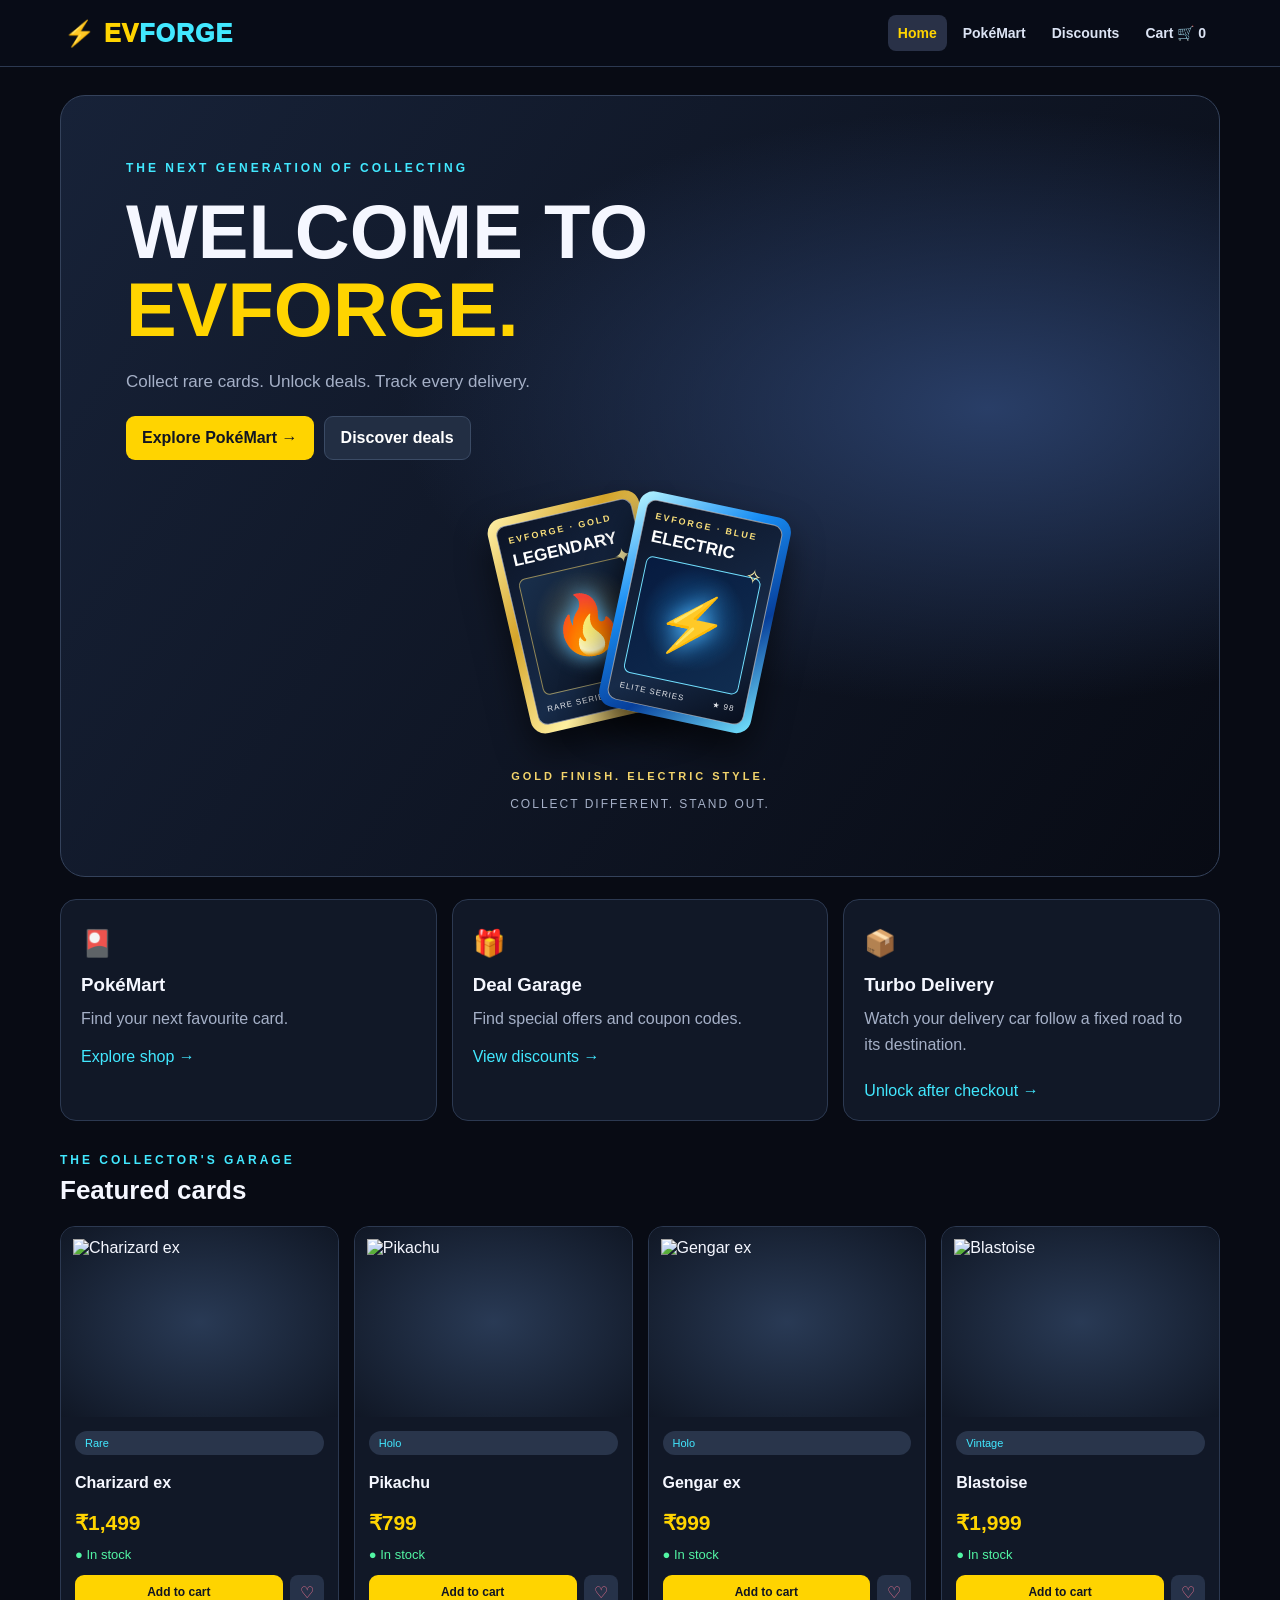
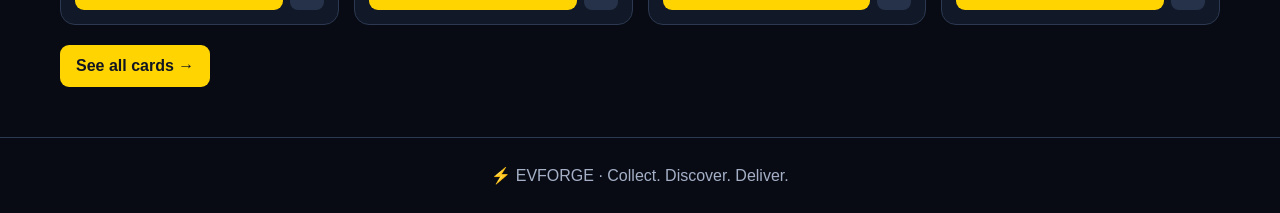
==== commit 9250966c: "index.html" ====
--- a/index.html
+++ b/index.html
@@ -4,29 +4,204 @@
 <head>
 <meta charset="UTF-8">
 <meta name="viewport" content="width=device-width, initial-scale=1">
-<title>EVFORGE | Home</title>
+<title>EVFORGE | Premium Card Collection</title>
 <link rel="stylesheet" href="style.css">
 <script src="app.js" defer></script>
+
+<style>
+/* EVFORGE premium card showcase */
+.card-showcase {
+  display: flex;
+  justify-content: center;
+  align-items: center;
+  min-height: 290px;
+  padding: 20px 10px 35px;
+  overflow: hidden;
+  perspective: 1000px;
+}
+.collectible {
+  position: relative;
+  width: 155px;
+  height: 220px;
+  flex-shrink: 0;
+  border-radius: 15px;
+  padding: 8px;
+  box-sizing: border-box;
+  box-shadow: 0 18px 35px #0009;
+  transition: transform .35s ease;
+}
+.collectible:hover {
+  z-index: 5;
+  transform: translateY(-14px) rotate(0deg) scale(1.07) !important;
+}
+.collectible.gold {
+  background: linear-gradient(135deg,#fff1a8,#d5a52b,#fff0a1,#94650c);
+  transform: rotate(-13deg) translateX(23px);
+  z-index: 1;
+}
+.collectible.blue {
+  background: linear-gradient(135deg,#b7f5ff,#188df4,#073f9b,#75e5ff);
+  transform: rotate(12deg) translateX(-23px);
+  z-index: 2;
+}
+.collectible-inner {
+  height: 100%;
+  box-sizing: border-box;
+  border-radius: 10px;
+  border: 1px solid #ffffff88;
+  background: linear-gradient(145deg,#0c1426,#172b49 65%,#080e1c);
+  display: flex;
+  flex-direction: column;
+  padding: 10px;
+  color: white;
+  overflow: hidden;
+  position: relative;
+}
+.card-label {
+  font-size: 9px;
+  letter-spacing: 2px;
+  color: #f9df7a;
+  font-weight: 900;
+}
+.card-name {
+  font-size: 17px;
+  line-height: 1.1;
+  margin-top: 7px;
+  font-weight: 900;
+}
+.card-art {
+  flex: 1;
+  margin: 9px 0;
+  border-radius: 7px;
+  border: 1px solid #e9d27899;
+  display: flex;
+  align-items: center;
+  justify-content: center;
+  background:
+    radial-gradient(circle at 50% 45%,#f7cf6244,transparent 60%),
+    linear-gradient(135deg,#192f4c,#080e1c);
+  font-size: 59px;
+  text-shadow: 0 0 20px #56baff;
+}
+.blue .card-art {
+  border-color: #70dfff;
+  background:
+    radial-gradient(circle at 50% 45%,#1f9eff66,transparent 60%),
+    linear-gradient(135deg,#071b40,#102d50);
+}
+.card-footer {
+  font-size: 8px;
+  letter-spacing: 1px;
+  color: #e5e7eb;
+  display: flex;
+  justify-content: space-between;
+}
+.card-sparkle {
+  position: absolute;
+  right: 10px;
+  top: 42px;
+  color: #fff1a8;
+  font-size: 20px;
+}
+.hero-tagline {
+  color: #f3d46b;
+  letter-spacing: 3px;
+  font-size: 11px;
+  font-weight: 800;
+  text-align: center;
+  margin: 0 auto 15px;
+}
+.hero .small {
+  text-align: center;
+  letter-spacing: 2px;
+}
+.home-tracker {
+  display: inline-block;
+  margin-top: 8px;
+}
+@media (max-width: 480px) {
+  .collectible {
+    width: 132px;
+    height: 195px;
+  }
+  .card-showcase {
+    min-height: 250px;
+  }
+  .card-art {
+    font-size: 48px;
+  }
+}
+</style>
 </head>
+
 <body>
 <header id="site-nav"></header>
+
 <main class="wrap">
   <section class="hero">
     <div class="eyebrow">THE NEXT GENERATION OF COLLECTING</div>
+
     <h1>WELCOME TO<br><span>EVFORGE.</span></h1>
-    <p>Collect rare cards. Unlock deals. Deliver at turbo speed.</p>
+
+    <p>Collect rare cards. Unlock deals. Track every delivery.</p>
+
     <div class="actions">
       <a class="btn" href="shop.html">Explore PokéMart →</a>
       <a class="btn secondary" href="discounts.html">Discover deals</a>
     </div>
-    <div class="supercar">🏎️💨</div>
-    <div class="small">COLLECT DIFFERENT. DRIVE FASTER.</div>
+
+    <div class="card-showcase" aria-label="Gold and blue premium collectible cards">
+      <div class="collectible gold">
+        <div class="collectible-inner">
+          <div class="card-label">EVFORGE · GOLD</div>
+          <div class="card-name">LEGENDARY</div>
+          <div class="card-art">🔥</div>
+          <span class="card-sparkle">✦</span>
+          <div class="card-footer">
+            <span>RARE SERIES</span><span>★ 99</span>
+          </div>
+        </div>
+      </div>
+
+      <div class="collectible blue">
+        <div class="collectible-inner">
+          <div class="card-label">EVFORGE · BLUE</div>
+          <div class="card-name">ELECTRIC</div>
+          <div class="card-art">⚡</div>
+          <span class="card-sparkle">✧</span>
+          <div class="card-footer">
+            <span>ELITE SERIES</span><span>★ 98</span>
+          </div>
+        </div>
+      </div>
+    </div>
+
+    <div class="hero-tagline">GOLD FINISH. ELECTRIC STYLE.</div>
+    <div class="small">COLLECT DIFFERENT. STAND OUT.</div>
   </section>
 
   <section class="stats">
-    <article class="panel"><h2>🎴</h2><h3>PokéMart</h3><p>Find your next favourite card.</p><a href="shop.html">Explore shop →</a></article>
-    <article class="panel"><h2>🎁</h2><h3>Deal Garage</h3><p>Find special offers and coupon codes.</p><a href="discounts.html">View discounts →</a></article>
-    <article class="panel"><h2>🏁</h2><h3>Turbo Delivery</h3><p>Watch a supercar race across random maps.</p><a href="tracker.html">Start tracker →</a></article>
+    <article class="panel">
+      <h2>🎴</h2>
+      <h3>PokéMart</h3>
+      <p>Find your next favourite card.</p>
+      <a href="shop.html">Explore shop →</a>
+    </article>
+
+    <article class="panel">
+      <h2>🎁</h2>
+      <h3>Deal Garage</h3>
+      <p>Find special offers and coupon codes.</p>
+      <a href="discounts.html">View discounts →</a>
+    </article>
+
+    <article class="panel">
+      <h2>📦</h2>
+      <h3>Turbo Delivery</h3>
+      <p>Watch your delivery car follow a fixed road to its destination.</p>
+      <a id="home-tracker-link" class="home-tracker"
+         href="shop.html">Unlock after checkout →</a>
+    </article>
   </section>
 
   <section class="section">
@@ -36,6 +211,7 @@
     <a class="btn" href="shop.html">See all cards →</a>
   </section>
 </main>
+
 <footer>⚡ EVFORGE · Collect. Discover. Deliver.</footer>
 </body>
 </html>
--- a/style.css
+++ b/style.css
@@ -0,0 +1,100 @@
+
+:root{
+  --bg:#080b14;--panel:#111827;--yellow:#ffd400;
+  --cyan:#42e8ff;--text:#f5f7ff;--muted:#a5b0c7;
+  --line:#2c3951;--green:#52f5a4;
+}
+*{box-sizing:border-box}
+html{scroll-behavior:smooth}
+body{margin:0;background:var(--bg);color:var(--text);
+font-family:Arial,Helvetica,sans-serif}
+a{color:inherit;text-decoration:none}
+button,input,select{font:inherit}
+button{cursor:pointer}
+#site-nav{position:sticky;top:0;z-index:20;background:#090d18f5;
+border-bottom:1px solid var(--line);padding:15px 5%;
+display:flex;justify-content:space-between;align-items:center;gap:15px;flex-wrap:wrap}
+.brand{font-size:25px;font-weight:1000;color:var(--yellow);letter-spacing:1px}
+.brand span{color:var(--cyan)}
+.navlinks{display:flex;flex-wrap:wrap;gap:6px}
+.navlinks a{padding:10px;border-radius:8px;color:#dce4f4;font-size:14px;font-weight:bold}
+.navlinks a:hover,.navlinks a.current{background:#293147;color:var(--yellow)}
+.wrap{width:min(1160px,92%);margin:auto}
+.hero{margin-top:28px;min-height:430px;border:1px solid #34425b;border-radius:25px;
+padding:clamp(25px,6vw,65px);background:radial-gradient(ellipse at 80% 40%,#293e67,transparent 45%),linear-gradient(125deg,#172238,#080b14);
+overflow:hidden}
+.eyebrow{font-size:12px;font-weight:bold;letter-spacing:3px;color:var(--cyan)}
+h1{font-size:clamp(38px,7vw,76px);line-height:1.03;margin:18px 0}
+h1 span{color:var(--yellow)}
+h2{font-size:26px;margin:8px 0 15px}
+h3{margin:10px 0}
+p{color:var(--muted);line-height:1.65}
+.hero p{max-width:550px;font-size:17px}
+.supercar{font-size:clamp(80px,15vw,140px);text-align:right;
+filter:drop-shadow(0 0 18px #42e8ff55);animation:drive 2s ease-in-out infinite alternate}
+@keyframes drive{to{transform:translateX(-15px) translateY(-5px)}}
+.actions{display:flex;gap:10px;flex-wrap:wrap;margin:20px 0}
+.btn{display:inline-flex;align-items:center;justify-content:center;gap:7px;
+border:0;border-radius:9px;background:var(--yellow);color:#111522;
+padding:12px 16px;font-weight:900}
+.btn:hover{filter:brightness(1.1);transform:translateY(-1px)}
+.btn.secondary{background:#222e43;color:white;border:1px solid #3b4b65}
+.stats{display:grid;grid-template-columns:repeat(3,minmax(0,1fr));gap:15px;margin:22px 0}
+.panel,.deal{background:var(--panel);border:1px solid var(--line);
+border-radius:16px;padding:20px;min-width:0}
+.panel a:not(.btn){color:var(--cyan)}
+.panel p{margin-top:8px}
+.section{margin-top:32px;margin-bottom:40px}
+.products{display:grid;grid-template-columns:repeat(4,minmax(0,1fr));gap:15px;margin:20px 0}
+.product{display:flex;flex-direction:column;min-width:0;overflow:hidden;
+background:var(--panel);border:1px solid var(--line);border-radius:15px}
+.product img{width:100%;height:190px;object-fit:contain;padding:12px;
+background:radial-gradient(ellipse,#293a55,#101725)}
+.product-info{padding:14px;display:flex;flex-direction:column;gap:9px;flex:1}
+.product-info h3{font-size:16px}
+.product-info p{font-size:13px;margin:0}
+.price{font-size:21px;font-weight:900;color:var(--yellow)}
+.product-buttons{display:flex;gap:7px;margin-top:auto}
+.product-buttons .btn{padding:10px 6px;font-size:12px;flex:1}
+.heart{background:#263249;color:#ff7795;border:0;border-radius:8px;padding:8px 10px}
+.badge{display:inline-block;background:#29354b;border-radius:20px;padding:6px 10px;font-size:11px;color:var(--cyan)}
+.toolbar{display:flex;gap:10px;margin:22px 0;flex-wrap:wrap}
+input,select{background:#101827;color:white;border:1px solid #394761;border-radius:9px;padding:12px}
+.toolbar input{flex:1;min-width:160px}
+.deals{display:grid;grid-template-columns:repeat(3,minmax(0,1fr));gap:15px;margin:24px 0}
+.deal-icon{font-size:42px}
+.deal h2{font-size:35px;color:var(--yellow)}
+.coupon{display:flex;justify-content:space-between;align-items:center;gap:8px;
+flex-wrap:wrap;border:1px dashed var(--yellow);border-radius:10px;
+padding:12px;margin:16px 0;background:#252313}
+.coupon code{color:var(--yellow);font-size:17px;font-weight:bold}
+.map-head{display:flex;align-items:center;justify-content:space-between;gap:12px;flex-wrap:wrap;margin:20px 0}
+.mapbox{border:1px solid #35465b;border-radius:16px;overflow:hidden;background:#14251f}
+#delivery-map{display:block;width:100%;height:auto;min-height:250px}
+.metric{font-size:27px;color:var(--cyan);font-weight:900;margin-top:8px}
+.progress{height:9px;background:#2b3648;border-radius:20px;overflow:hidden;margin-top:20px}
+.progress div{height:100%;width:0;background:linear-gradient(90deg,var(--cyan),var(--yellow));transition:width .25s}
+.cart-layout{display:grid;grid-template-columns:1.4fr .6fr;gap:18px;margin-top:24px}
+.cart-row{display:flex;gap:12px;align-items:center;border-bottom:1px solid var(--line);padding:14px 0}
+.cart-row img{width:65px;height:65px;object-fit:contain}
+.cart-row .grow{flex:1;min-width:0}
+.cart-row input{width:68px}
+.total{display:flex;justify-content:space-between;gap:10px;padding:11px 0}
+.grand{font-size:20px;color:var(--yellow)}
+.full-btn{width:100%;margin-top:12px}
+.small{font-size:12px;color:var(--muted)}
+.empty{padding:25px;text-align:center;color:var(--muted)}
+footer{margin-top:50px;padding:28px 5%;text-align:center;border-top:1px solid var(--line);color:var(--muted)}
+@media(max-width:800px){
+ #site-nav{align-items:flex-start}
+ .navlinks a{font-size:12px;padding:8px}
+ .products{grid-template-columns:repeat(2,minmax(0,1fr))}
+ .deals{grid-template-columns:1fr 1fr}
+ .cart-layout{grid-template-columns:1fr}
+}
+@media(max-width:480px){
+ .stats,.deals{grid-template-columns:1fr}
+ .product img{height:145px}
+ .product-info{padding:10px}
+ .hero{padding:25px}
+}
